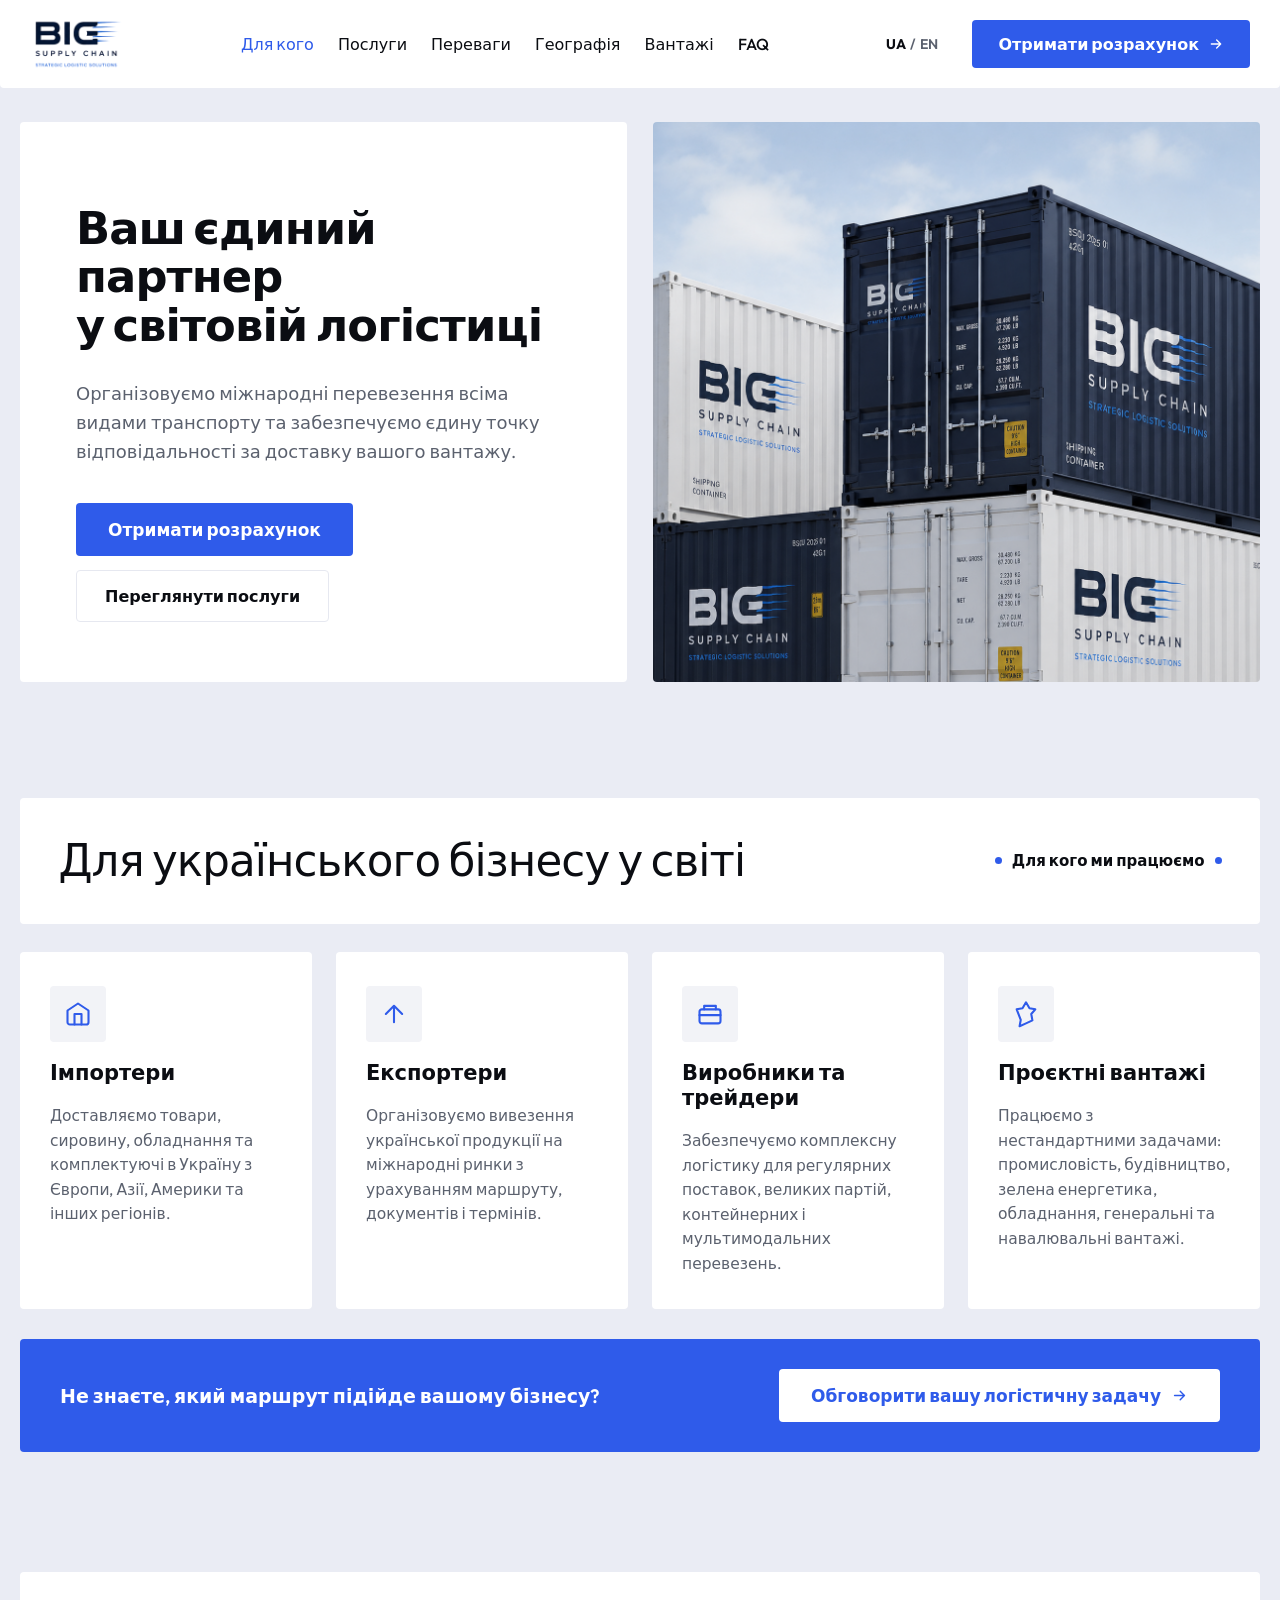
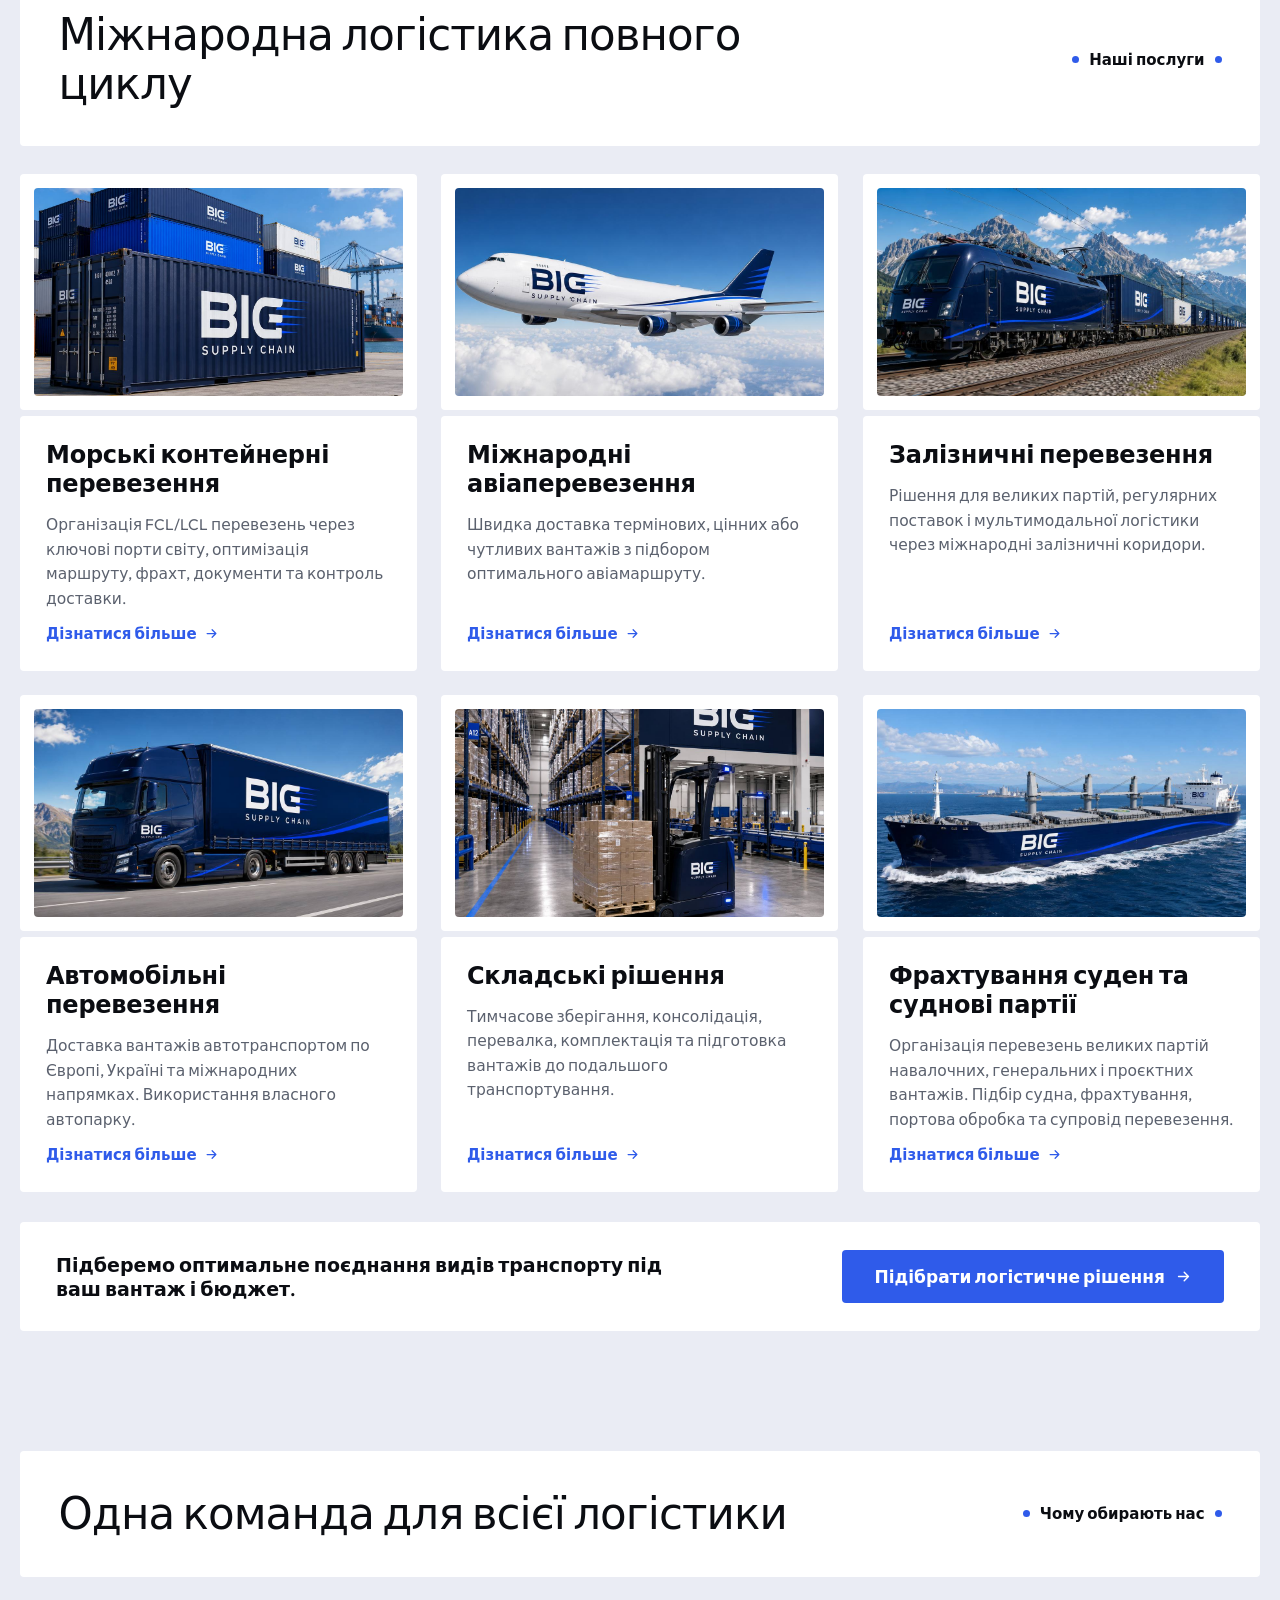
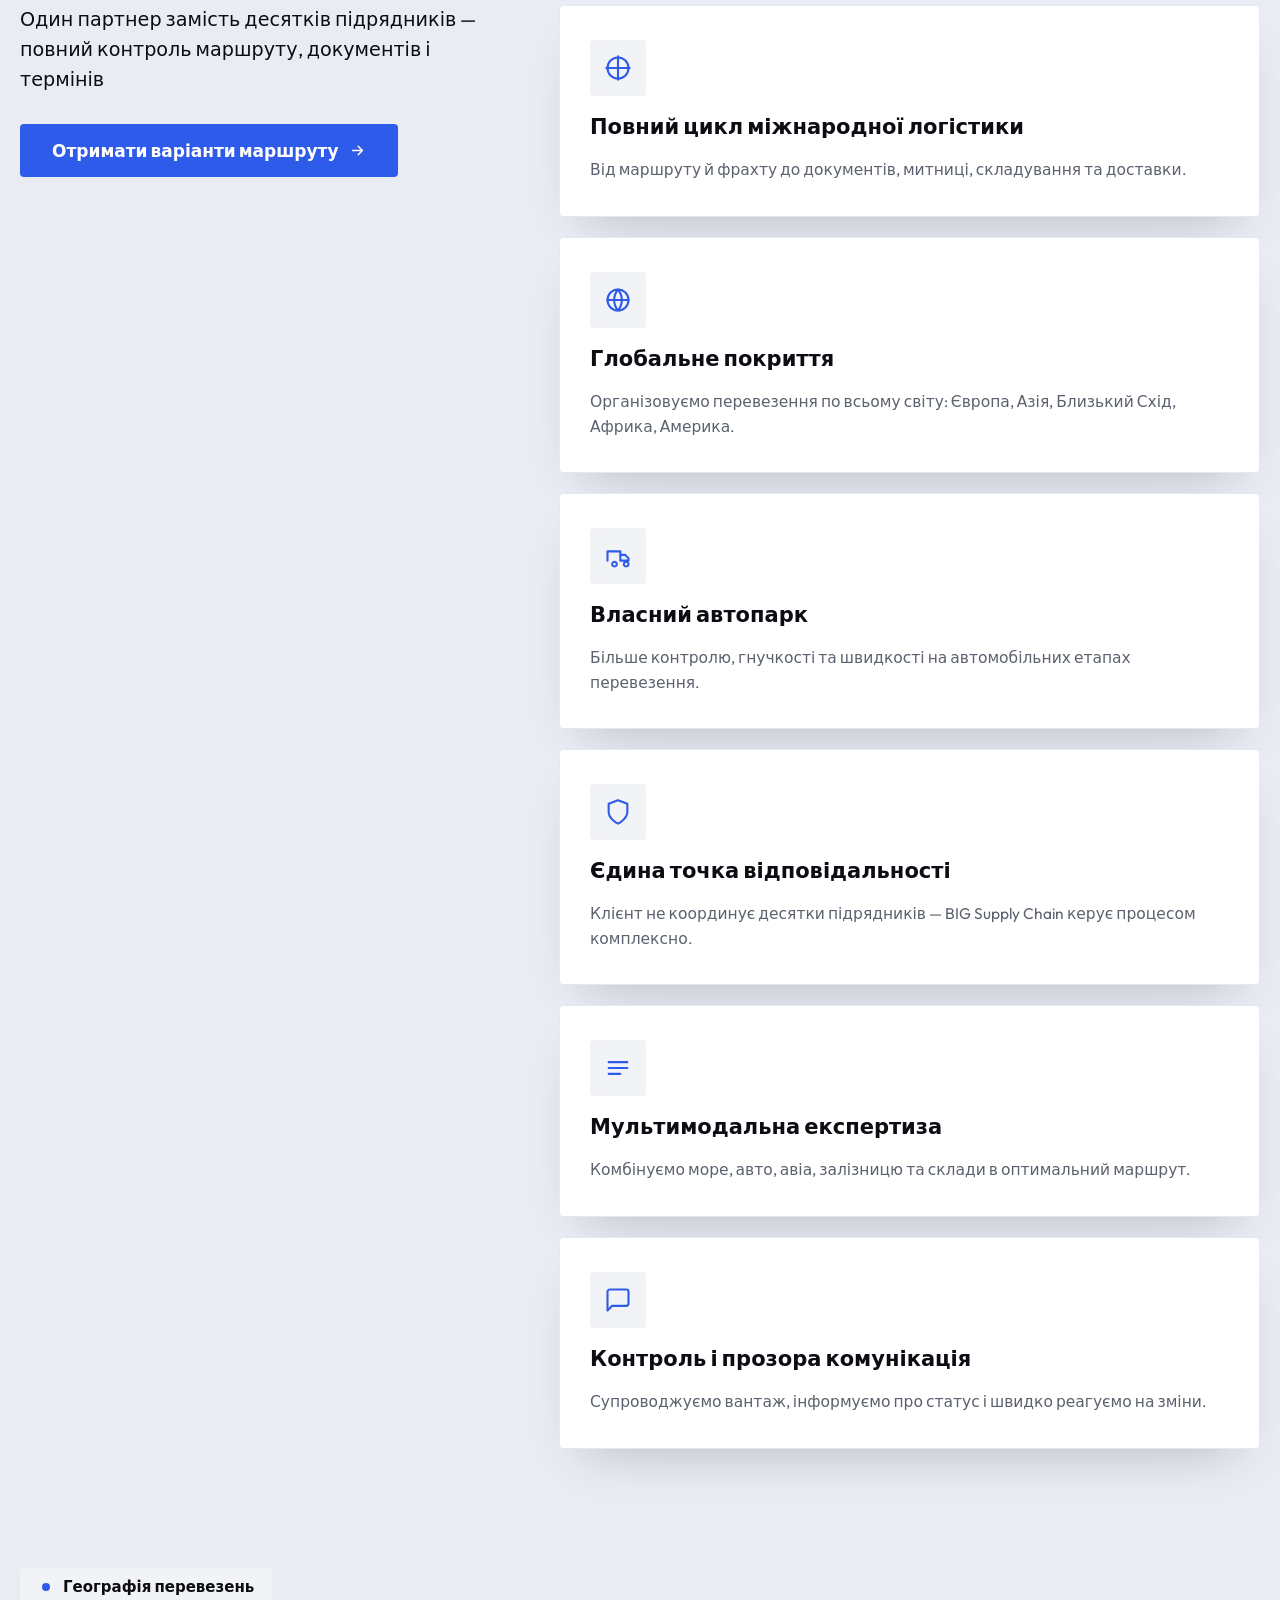
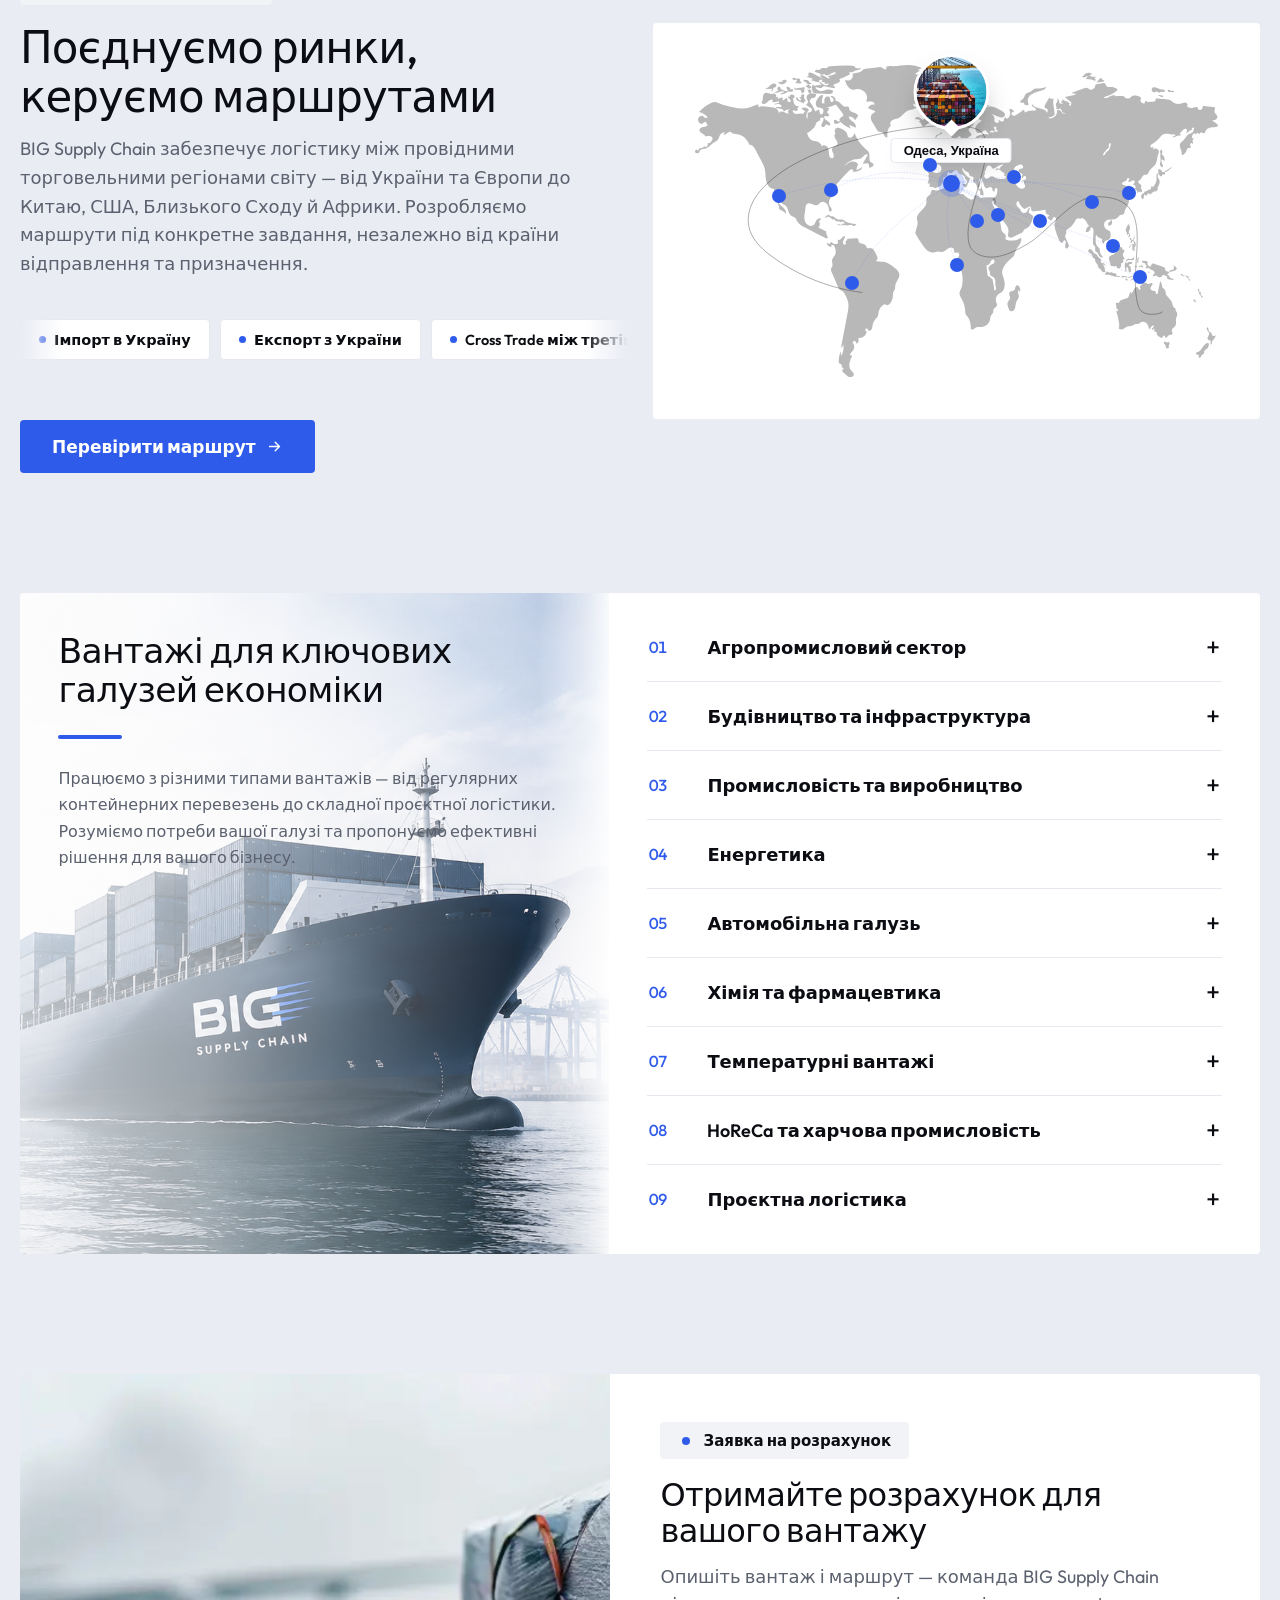
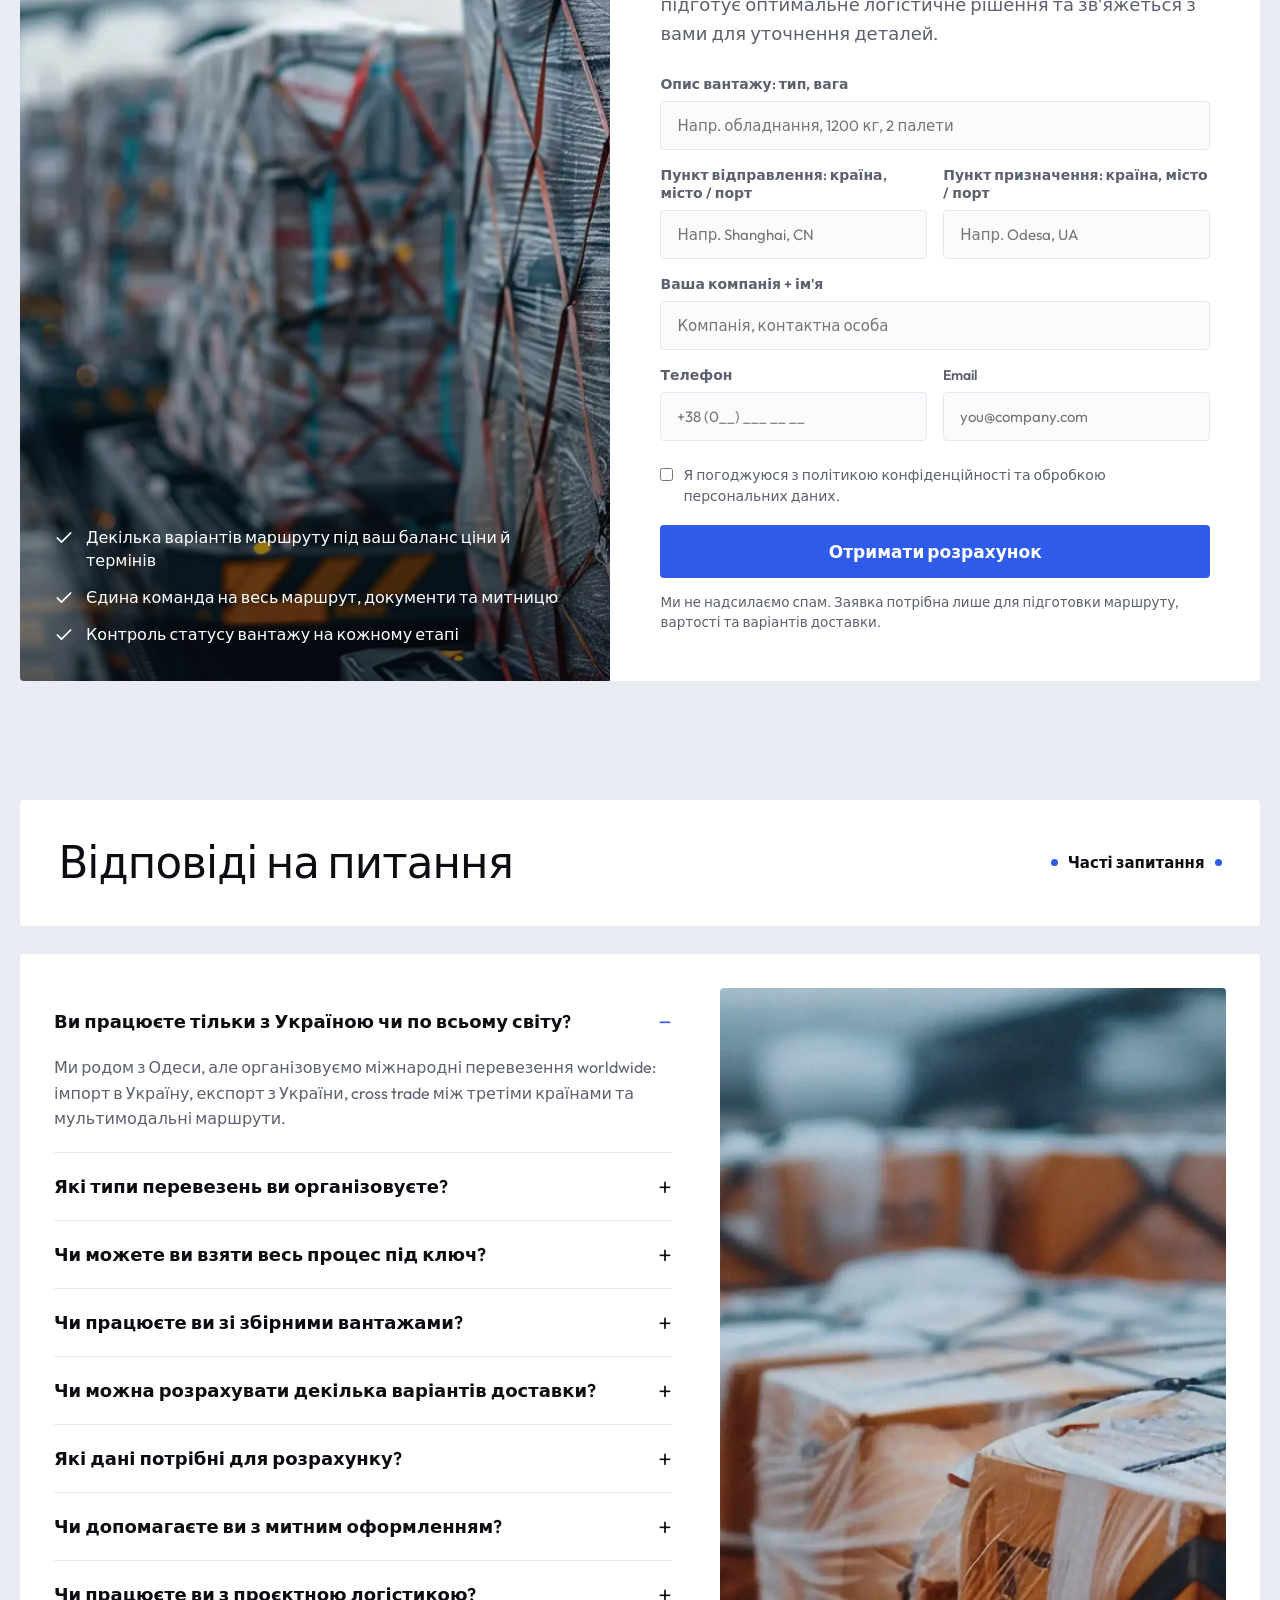
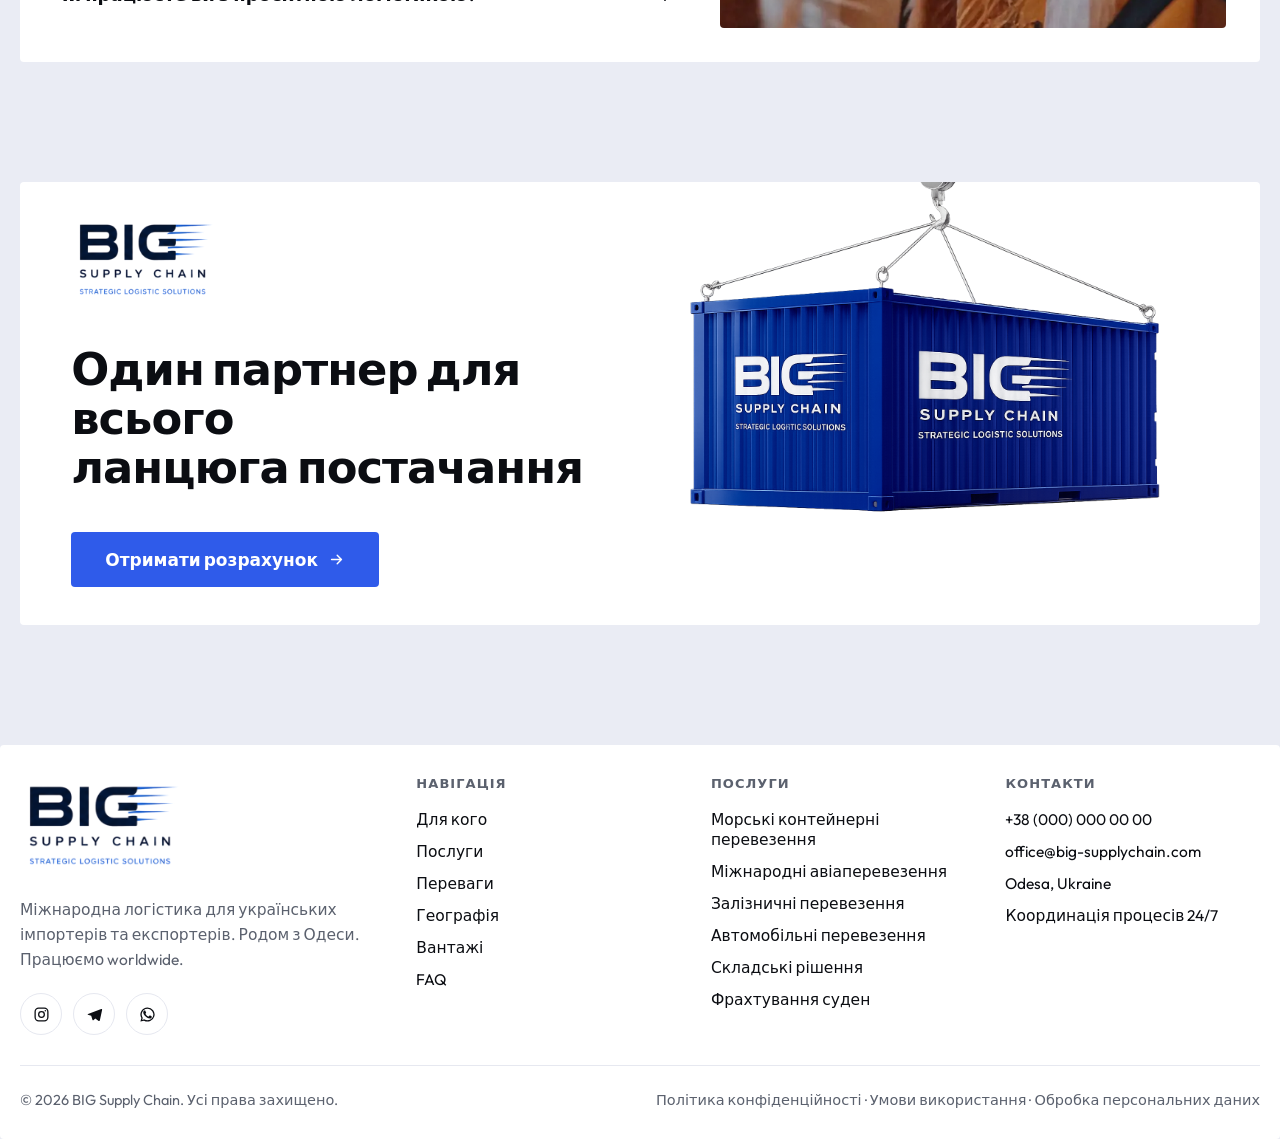
==== hero.html @ aa12b415 "Anchor cargo photo to bottom so the ship sits lower under the heading Co-Authored-By: Claude Opus 4." ====
<!DOCTYPE html>
<html lang="uk">
<head>
<meta charset="UTF-8">
<meta name="viewport" content="width=device-width, initial-scale=1">
<title>BIG Supply Chain — міжнародна логістика для імпортерів та експортерів</title>

<!-- Favicon (brand logo) -->
<link rel="icon" href="assets/favicon.ico" sizes="any">
<link rel="icon" type="image/png" sizes="32x32" href="assets/favicon-32.png">
<link rel="icon" type="image/png" sizes="192x192" href="assets/favicon-192.png">
<link rel="apple-touch-icon" href="assets/apple-touch-icon.png">
<meta name="description" content="BIG Supply Chain організовує міжнародні перевезення worldwide: море, авіа, авто, залізниця, LCL, фрахтування суден, митне оформлення та складські рішення.">

<!-- Open Graph / social preview.
     og:image is relative; for guaranteed Facebook/LinkedIn previews replace it
     and og:url with your full domain, e.g. https://your-domain.com/assets/BIG_Supply_Chain_logo_reference.png -->
<meta property="og:type" content="website">
<meta property="og:site_name" content="BIG Supply Chain">
<meta property="og:locale" content="uk_UA">
<meta property="og:title" content="BIG Supply Chain — міжнародна логістика для імпортерів та експортерів">
<meta property="og:description" content="Міжнародні перевезення worldwide: море, авіа, авто, залізниця, LCL, фрахтування суден, митне оформлення та складські рішення. Один партнер для всього ланцюга постачання.">
<meta property="og:image" content="assets/BIG_Supply_Chain_logo_reference.png">
<meta property="og:image:width" content="584">
<meta property="og:image:height" content="366">
<meta property="og:image:alt" content="BIG Supply Chain — Strategic Logistic Solutions">
<meta name="twitter:card" content="summary_large_image">
<meta name="twitter:title" content="BIG Supply Chain — міжнародна логістика для імпортерів та експортерів">
<meta name="twitter:description" content="Міжнародні перевезення worldwide: море, авіа, авто, залізниця, LCL, митне оформлення та складські рішення.">
<meta name="twitter:image" content="assets/BIG_Supply_Chain_logo_reference.png">
<link rel="preconnect" href="https://fonts.googleapis.com">
<link rel="preconnect" href="https://fonts.gstatic.com" crossorigin>
<link href="https://fonts.googleapis.com/css2?family=Outfit:wght@400;500;600;700;800&display=swap" rel="stylesheet">
<style>
  :root{
    --bg:#EAECF4;--ink:#0B0D12;--muted:#5B616E;--accent:#2F5BEA;--accent-dark:#244ED6;
    --card:#FFFFFF;--pill:#F2F3F7;--line:#E6E8F0;--maxw:1400px;
  }
  *{margin:0;padding:0;box-sizing:border-box}
  html{scroll-behavior:smooth}
  body{font-family:'Outfit',system-ui,sans-serif;background:var(--bg);color:var(--ink);-webkit-font-smoothing:antialiased}
  a{color:inherit}
  img{max-width:100%;display:block}
  .container{width:100%;max-width:none;margin:0 auto;padding:0 20px}

  /* shared */
  .label-pill{display:inline-flex;align-items:center;gap:9px;background:var(--pill);border-radius:4px;padding:9px 18px;font-size:15px;font-weight:600}
  .label-pill svg{width:16px;height:16px;color:var(--accent)}
  .sec-head{display:flex;justify-content:space-between;align-items:flex-end;gap:32px;flex-wrap:wrap;margin-bottom:44px}
  .sec-title{font-size:clamp(2rem,3.4vw,3rem);font-weight:500;line-height:1.12;letter-spacing:-.02em;margin-top:18px;max-width:20ch}
  .sec-sub{margin:14px 0 40px;font-size:18px;color:var(--muted);max-width:62ch;line-height:1.6}
  /* Transio-style section bar: title left, label right */
  .sec-bar{background:#fff;border-radius:4px;padding:clamp(30px,3vw,46px) clamp(26px,3vw,50px);display:flex;justify-content:space-between;align-items:center;gap:30px;margin-bottom:28px}
  .sec-bar .sec-title{margin:0;max-width:26ch}
  .sec-bar__right{display:flex;align-items:center;gap:22px;flex:none}
  .eyebrow{display:inline-flex;align-items:center;gap:10px;font-size:15px;font-weight:600;color:var(--ink);white-space:nowrap}
  .eyebrow::before,.eyebrow::after{content:"";width:7px;height:7px;border-radius:50%;background:var(--accent);flex:none}
  @media (max-width:760px){ .sec-bar{flex-direction:column;align-items:flex-start;gap:18px} .sec-bar .sec-title{white-space:normal!important} }
  .btn{display:inline-flex;align-items:center;gap:10px;text-decoration:none;font-weight:600;border:none;cursor:pointer;border-radius:4px;transition:transform .15s ease,background .2s ease,color .2s ease,border-color .2s ease;font-family:inherit}
  .btn--primary{background:var(--accent);color:#fff;font-size:17px;padding:16px 32px}
  .btn--primary:hover{background:var(--accent-dark)}
  .btn--primary:active{transform:translateY(1px)}
  .btn--ghost{background:#fff;color:var(--ink);font-size:16px;padding:15px 28px;border:1px solid var(--line)}
  .btn--ghost:hover{border-color:var(--accent);color:var(--accent)}
  .btn svg{width:17px;height:17px}
  .section{padding:60px 0}

  /* HEADER */
  .header{background:#fff;border-bottom-left-radius:4px;border-bottom-right-radius:4px;position:sticky;top:0;z-index:50;transition:transform .35s cubic-bezier(.16,1,.3,1)}
  .header--hidden{transform:translateY(-100%)}
  .header .container{padding:0 30px}
  .nav{display:flex;align-items:center;justify-content:space-between;padding:15px 0;gap:20px}
  .logo img{height:58px;width:auto;filter:brightness(1.04)}
  .nav__menu{display:flex;align-items:center;gap:24px;list-style:none}
  .nav__link{text-decoration:none;color:var(--ink);font-size:16px;font-weight:500;transition:color .2s ease}
  .nav__link:hover,.nav__link.is-active{color:var(--accent)}
  .nav__right{display:flex;align-items:center;gap:34px}
  .lang{display:flex;gap:4px;font-size:14px;font-weight:600;color:var(--muted)}
  .lang b{color:var(--ink)}
  .nav__cta{display:inline-flex;align-items:center;gap:9px;background:var(--accent);color:#fff;text-decoration:none;font-size:16px;font-weight:600;padding:14px 26px;border-radius:4px;transition:transform .15s ease,background .2s ease}
  .nav__cta:hover{background:var(--accent-dark)}
  .nav__cta:active{transform:translateY(1px)}
  .nav__cta svg{width:16px;height:16px}
  /* Mobile burger + bottom CTA bar (desktop: hidden) */
  .nav__burger{display:none;flex-direction:column;justify-content:center;align-items:center;gap:5px;width:54px;height:54px;background:var(--accent);border:none;border-radius:12px;cursor:pointer;padding:0;margin-left:auto;transition:background .2s ease}
  .nav__burger:active{background:var(--accent-dark)}
  .nav__burger span{display:block;width:24px;height:2px;background:#fff;border-radius:4px;transition:transform .3s cubic-bezier(.16,1,.3,1),opacity .2s ease}
  .header--menu-open .nav__burger span:nth-child(1){transform:translateY(7px) rotate(45deg)}
  .header--menu-open .nav__burger span:nth-child(2){opacity:0}
  .header--menu-open .nav__burger span:nth-child(3){transform:translateY(-7px) rotate(-45deg)}
  .mobile-cta{display:none}
  .nav__brand,.nav__contact{display:none}
  .mobile-cta__call{display:none}
  .nav__overlay{position:fixed;inset:0;background:rgba(11,13,18,.45);z-index:55}
  .nav__overlay[hidden]{display:none}

  /* HERO */
  .hero{padding:34px 0 56px}
  .hero__grid{display:grid;grid-template-columns:1fr 1fr;gap:26px;align-items:stretch}
  .hero__left{background:var(--card);border-radius:4px;padding:54px 56px 56px;display:flex;flex-direction:column}
  .badge{display:inline-flex;align-items:center;gap:10px;align-self:flex-start;background:var(--pill);border-radius:4px;padding:12px 22px;font-size:16px;font-weight:500}
  .badge svg{width:18px;height:18px;color:var(--accent)}
  .hero__title{margin-top:28px;font-size:clamp(2.2rem,3.5vw,3.2rem);line-height:1.08;font-weight:700;letter-spacing:-.02em;text-wrap:balance}
  .hero__media{margin-top:32px;display:flex;align-items:stretch;width:168px}
  .hero__media-bar{width:4px;border-radius:4px;background:var(--accent);flex:none}
  .hero__thumb{position:relative;flex:1;border-radius:4px;overflow:hidden;aspect-ratio:16/9;margin-left:12px;background:#0e1622}
  .hero__thumb video{width:100%;height:100%;object-fit:cover}
  .hero__text{margin-top:30px;font-size:18px;line-height:1.62;color:var(--muted);max-width:60ch}
  .hero__btns{margin-top:36px;display:flex;gap:14px;flex-wrap:wrap}
  .hero__right{border-radius:4px;overflow:hidden;min-height:560px;background:#cfd6e6}
  .hero__right img{width:100%;height:100%;object-fit:cover}
  /* Hero entrance: staggered fade-up on load */
  @keyframes heroIn{from{opacity:0;transform:translateY(26px)}to{opacity:1;transform:none}}
  .hero__left>*{opacity:0;animation:heroIn .85s cubic-bezier(.16,1,.3,1) both}
  .hero__left>*:nth-child(1){animation-delay:.08s}
  .hero__left>*:nth-child(2){animation-delay:.2s}
  .hero__left>*:nth-child(3){animation-delay:.32s}
  .hero__left>*:nth-child(4){animation-delay:.44s}
  .hero__left>*:nth-child(5){animation-delay:.56s}
  .hero__right{animation:heroIn 1.05s cubic-bezier(.16,1,.3,1) .24s both}
  @media (prefers-reduced-motion:reduce){.hero__left>*,.hero__right{opacity:1;animation:none}}

  /* HERO — Transio-style: logo + big heading + CTA left, swinging 3D container right, socials bottom-right */
  .thero{padding:34px 0 56px}
  .thero__card{position:relative;background:var(--card);border-radius:4px;display:grid;grid-template-columns:1fr 1.05fr;gap:30px;align-items:start;padding:clamp(32px,3vw,48px) clamp(34px,4vw,68px);min-height:0;overflow:hidden}
  .thero__left{display:flex;flex-direction:column;align-items:flex-start;z-index:2;padding-top:0;margin-top:calc(30px - clamp(18px,2.8vw,42px))}
  .thero__logo{width:auto;height:clamp(78px,7vw,118px);margin-bottom:clamp(26px,3.4vw,40px);filter:brightness(1.04)}
  .thero__title{font-size:clamp(2.15rem,3.5vw,3.3rem);line-height:1.1;font-weight:700;letter-spacing:-.022em;color:var(--ink);max-width:20ch}
  .thero__cta{margin-top:clamp(28px,3.2vw,40px);font-size:17px;padding:17px 34px}
  .thero__right{position:relative;display:flex;align-items:flex-start;justify-content:center;min-height:0;margin-top:calc(-1 * clamp(38px,4vw,62px));z-index:1}
  .thero__container{width:100%;max-width:760px;height:auto;object-fit:contain;transform-origin:50% 4%;animation:heroSway 6.5s cubic-bezier(.45,.05,.55,.95) infinite;will-change:transform}
  @keyframes heroSway{0%{transform:rotate(-2.1deg)}50%{transform:rotate(2.1deg)}100%{transform:rotate(-2.1deg)}}
  .thero__social{display:flex;gap:11px;margin-top:clamp(24px,2.8vw,34px)}
  .thero__social a{width:42px;height:42px;border-radius:50%;border:1px solid var(--line);display:grid;place-items:center;color:var(--ink);text-decoration:none;transition:background .2s ease,border-color .2s ease,color .2s ease,transform .15s ease}
  .thero__social a:hover{background:var(--accent);border-color:var(--accent);color:#fff}
  .thero__social a:active{transform:translateY(1px)}
  .thero__social svg{width:17px;height:17px}
  @media (max-width:980px){
    .thero__card{grid-template-columns:1fr;gap:18px;text-align:left;min-height:0}
    .thero__left{align-items:flex-start}
    .thero__right{order:2;min-height:300px}
    .thero__container{max-width:440px;animation-duration:7.5s}
    .thero__social{position:static;order:3;justify-content:flex-start;margin-top:26px}
  }
  @media (max-width:620px){
    .thero__container{max-width:320px;animation:none;transform:rotate(-1deg)}
    .thero__title{max-width:none}
    .thero__cta{width:100%;justify-content:center}
    .thero__social{justify-content:center;width:100%}
  }
  @media (prefers-reduced-motion:reduce){.thero__container{animation:none;transform:rotate(-1deg)}}

  /* KEY FEATURE */
  .kf-grid{display:grid;grid-template-columns:repeat(4,1fr);gap:24px}
  .kf-block{border-radius:4px;min-height:240px;overflow:hidden;position:relative}
  .kf-card{background:#fff;padding:34px;display:flex;flex-direction:column}
  .kf-icon{width:48px;height:48px;align-self:flex-end;opacity:.92}
  .kf-foot{margin-top:auto}
  .kf-num{font-size:46px;font-weight:700;color:var(--accent);line-height:1;letter-spacing:-.02em}
  .kf-title{font-size:28px;font-weight:700;line-height:1.18;letter-spacing:-.01em;margin-top:6px}
  .kf-sub{margin-top:8px;font-size:16px;color:var(--muted);font-weight:500;line-height:1.4}
  .kf-video{background:#0e1622}
  .kf-video video{position:absolute;inset:0;width:100%;height:100%;object-fit:cover}
  .kf-contact{position:absolute;left:24%;right:0;bottom:0;background:rgba(13,18,28,.52);backdrop-filter:blur(3px);-webkit-backdrop-filter:blur(3px);padding:24px 26px;border-top-left-radius:4px;color:#fff}
  .kf-contact p{font-size:17px;line-height:1.4;margin-bottom:10px}
  .kf-contact a{color:#fff;text-decoration:underline;text-underline-offset:3px;font-weight:600;font-size:16px}
  .kf-contact a:hover{color:#cfe0ff}

  /* SCROLL REVEAL */
  .reveal{opacity:0;transform:translateY(28px);filter:blur(4px);transition:opacity .85s cubic-bezier(.16,1,.3,1),transform .85s cubic-bezier(.16,1,.3,1),filter .85s cubic-bezier(.16,1,.3,1);will-change:transform,opacity}
  .reveal.in{opacity:1;transform:none;filter:none}
  @media (prefers-reduced-motion:reduce){.reveal,.reveal.in{opacity:1;transform:none;filter:none;transition:none}}

  /* GENERIC CARD GRID (audience, advantages, cargo, guarantees) */
  .cards{display:grid;gap:24px}
  .cards--4{grid-template-columns:repeat(4,1fr)}
  .cards--3{grid-template-columns:repeat(3,1fr)}
  .icard{background:#fff;border-radius:4px;padding:34px 30px;display:flex;flex-direction:column;gap:18px}
  .icard__icon{width:56px;height:56px;border-radius:4px;background:var(--pill);display:flex;align-items:center;justify-content:center;color:var(--accent);flex:none}
  .icard__icon svg{width:28px;height:28px}
  .icard__title{font-size:21px;font-weight:700;line-height:1.2}
  .icard__desc{font-size:15.5px;color:var(--muted);line-height:1.58}
  .icard__link{margin-top:auto;display:inline-flex;align-items:center;gap:7px;color:var(--accent);font-weight:600;font-size:15px;text-decoration:none}
  .icard__link svg{width:15px;height:15px}

  /* Advantages — sticky stacking layout */
  .adv-layout{display:grid;grid-template-columns:.82fr 1.18fr;gap:clamp(34px,4vw,64px);align-items:start}
  .adv-intro{position:sticky;top:120px;display:flex;flex-direction:column;gap:30px}
  .adv-lead{font-size:clamp(19px,1.5vw,22px);line-height:1.55;color:var(--ink);max-width:none}
  @media (max-width:880px){ .adv-lead br{display:none} }
  .adv-intro .btn{align-self:flex-start}
  .adv-stack{display:flex;flex-direction:column;gap:20px}
  .adv-stack .icard{position:sticky;top:calc(112px + var(--i) * 16px);border:1px solid var(--line);box-shadow:0 24px 50px -28px rgba(11,13,18,.28)}
  @media (max-width:880px){
    .adv-layout{grid-template-columns:1fr;gap:28px}
    .adv-intro{position:static;top:auto}
    .adv-stack .icard{position:static;top:auto}
  }

  /* Audience cards — reveal image on hover */
  .aud-card{position:relative;overflow:hidden;isolation:isolate;min-height:290px}
  .aud-card>img{position:absolute;inset:0;width:100%;height:100%;object-fit:cover;opacity:0;transform:scale(1.05);transition:opacity .5s ease,transform .8s ease;z-index:0}
  .aud-card::after{content:"";position:absolute;inset:0;background:linear-gradient(180deg,rgba(11,13,18,.2) 20%,rgba(11,13,18,.82));opacity:0;transition:opacity .5s ease;z-index:1}
  .aud-card>*:not(img){position:relative;z-index:2}
  .aud-card .icard__icon,.aud-card .icard__title,.aud-card .icard__desc{transition:color .4s ease,background .4s ease}
  .aud-card:hover>img{opacity:1;transform:scale(1)}
  .aud-card:hover::after{opacity:1}
  .aud-card:hover .icard__title,.aud-card:hover .icard__desc{color:#fff}
  .aud-card:hover .icard__icon{background:rgba(255,255,255,.2);color:#fff}
  .gcard .icard__title{margin-top:auto}
  .qcell{display:flex;align-items:flex-end;justify-content:flex-end}

  .foot-cta{margin-top:30px;display:flex;align-items:center;justify-content:space-between;gap:24px;flex-wrap:wrap;background:#fff;border-radius:4px;padding:28px 36px}
  .foot-cta p{font-size:19px;font-weight:600;max-width:50ch}
  .foot-cta--plain{background:transparent;padding:30px 0 0}
  .foot-cta--accent{background:var(--accent);padding:30px 40px}
  .foot-cta--accent p{color:#fff}
  .foot-cta--accent .btn--primary{background:#fff;color:var(--accent)}
  .foot-cta--accent .btn--primary:hover{background:#eef1ff}

  /* PROCESS STEPS */
  .steps{display:grid;grid-template-columns:repeat(3,1fr);gap:22px}
  .step{background:#fff;border-radius:4px;padding:32px 30px;position:relative;overflow:hidden}
  .step__num{position:absolute;top:-18px;right:8px;font-size:clamp(110px,9vw,160px);font-weight:800;color:var(--line);opacity:.45;line-height:1;z-index:0;pointer-events:none;user-select:none}
  .step__title{position:relative;z-index:1;font-size:20px;font-weight:700;margin:0 0 12px}
  .step__desc{position:relative;z-index:1;font-size:15px;color:var(--muted);line-height:1.55}

  /* GEOGRAPHY */
  .geo-grid{display:grid;grid-template-columns:1fr 1fr;gap:26px;align-items:center}
  .geo-grid>*{min-width:0}
  .geo-map{background:#fff;border-radius:4px;padding:42px;display:flex;align-items:center;justify-content:center}
  .geo-map__inner{position:relative;width:100%}
  .geo-map__bg{display:block;width:100%;opacity:.92}
  /* dashed shipping routes */
  .geo-routes{position:absolute;inset:0;width:100%;height:100%;pointer-events:none}
  .geo-routes path{fill:none;stroke:rgba(47,91,234,.45);stroke-width:.4;stroke-dasharray:1.4 1.4;vector-effect:non-scaling-stroke;animation:routeFlow 26s linear infinite}
  @keyframes routeFlow{to{stroke-dashoffset:-120}}
  /* interactive pins */
  .geo-pin{position:absolute;width:30px;height:30px;margin:-15px 0 0 -15px;display:grid;place-items:center;background:none;border:0;padding:0;cursor:pointer;z-index:1}
  .geo-pin:hover,.geo-pin:focus-within{z-index:3}
  .geo-dot{width:14px;height:14px;border-radius:50%;background:var(--accent);box-shadow:0 0 0 0 rgba(47,91,234,.5);animation:geoPulse 2.6s infinite;transition:transform .3s ease}
  .geo-pin.is-origin .geo-dot{width:17px;height:17px;background:var(--accent);box-shadow:0 0 0 5px rgba(47,91,234,.22);animation:none}
  .geo-pin:hover .geo-dot,.geo-pin:focus-within .geo-dot{transform:scale(1.18)}
  .geo-pin:focus-visible{outline:none}
  .geo-pin:focus-visible .geo-dot{outline:2px solid var(--accent);outline-offset:4px}
  /* country bubble (image + label) */
  .geo-pop{position:absolute;left:50%;bottom:calc(100% + 6px);transform:translate(-50%,8px) scale(.9);transform-origin:50% 110%;display:flex;flex-direction:column;align-items:center;gap:8px;opacity:0;pointer-events:none;transition:opacity .28s ease,transform .28s ease}
  .geo-pin:hover .geo-pop,.geo-pin:focus-within .geo-pop,.geo-pin.is-open .geo-pop{opacity:1;transform:translate(-50%,0) scale(1)}
  .geo-pop__img{position:relative;width:76px;height:76px;border-radius:50%;background-size:cover;background-position:center;border:3px solid #fff;box-shadow:0 16px 32px -12px rgba(11,13,18,.45)}
  .geo-pop__img::after{content:"";position:absolute;left:50%;bottom:-7px;transform:translateX(-50%) rotate(45deg);width:12px;height:12px;background:#fff}
  .geo-pop__name{font-size:13px;font-weight:700;color:var(--ink);background:#fff;border:1px solid var(--line);padding:4px 12px;border-radius:4px;white-space:nowrap;box-shadow:0 8px 20px -10px rgba(11,13,18,.3)}
  @keyframes geoPulse{0%{box-shadow:0 0 0 0 rgba(47,91,234,.5)}70%{box-shadow:0 0 0 16px rgba(47,91,234,0)}100%{box-shadow:0 0 0 0 rgba(47,91,234,0)}}
  @media (prefers-reduced-motion:reduce){.geo-routes path,.geo-dot{animation:none}}
  .geo-tags{position:relative;margin:26px 0 30px;overflow:hidden;-webkit-mask-image:linear-gradient(90deg,transparent,#000 7%,#000 93%,transparent);mask-image:linear-gradient(90deg,transparent,#000 7%,#000 93%,transparent)}
  .geo-marquee__track{display:flex;align-items:center;width:max-content;animation:geoMarquee 24s linear infinite}
  .geo-tags:hover .geo-marquee__track{animation-play-state:paused}
  @keyframes geoMarquee{from{transform:translateX(0)}to{transform:translateX(-50%)}}
  @media (prefers-reduced-motion:reduce){.geo-marquee__track{animation:none}}
  .tag{display:inline-flex;align-items:center;gap:8px;flex:none;white-space:nowrap;margin-right:10px;background:#fff;border:1px solid var(--line);border-radius:4px;padding:10px 18px;font-weight:600;font-size:14.5px}
  .tag span{width:7px;height:7px;border-radius:50%;background:var(--accent)}

  /* FORM */
  .booking{display:grid;grid-template-columns:1fr 1.1fr;gap:0;background:#fff;border-radius:4px;overflow:hidden}
  .booking__media{position:relative;min-height:560px}
  .booking__media img{position:absolute;inset:0;width:100%;height:100%;object-fit:cover}
  .booking__media .ov{position:absolute;inset:0;background:linear-gradient(180deg,rgba(11,13,18,0) 40%,rgba(11,13,18,.55));z-index:1}
  .booking__media ul{position:absolute;left:34px;right:34px;bottom:34px;z-index:2;list-style:none;color:#fff;display:flex;flex-direction:column;gap:14px}
  .booking__media li{display:flex;gap:12px;font-size:16px;line-height:1.45;align-items:flex-start}
  .booking__media li svg{width:20px;height:20px;flex:none;margin-top:2px;color:#fff}
  .booking__form{padding:48px 50px}
  .field{display:flex;flex-direction:column;gap:8px;margin-bottom:16px}
  .field label{font-size:14px;font-weight:600;color:var(--muted)}
  .field input{border:1px solid var(--line);border-radius:4px;padding:14px 16px;font-size:15px;font-family:inherit;background:#fbfbfd}
  .field input:focus{outline:none;border-color:var(--accent);box-shadow:0 0 0 3px rgba(47,91,234,.12)}
  .form-row{display:grid;grid-template-columns:1fr 1fr;gap:16px}
  .consent{display:flex;gap:10px;align-items:flex-start;font-size:14px;color:var(--muted);margin:8px 0 18px;line-height:1.5}
  .consent input{margin-top:3px}
  .form-note{font-size:13.5px;color:var(--muted);margin-top:14px;line-height:1.5}

  /* FAQ */
  .faq-layout{display:grid;grid-template-columns:1.1fr .9fr;gap:48px;align-items:stretch;background:#fff;border-radius:4px;padding:34px}
  .faq{margin:0}
  .faq details{background:none;border-radius:0;padding:0;margin:0;border-bottom:1px solid var(--line)}
  .faq details:last-child{border-bottom:none}
  .faq summary{list-style:none;cursor:pointer;font-size:18px;font-weight:600;padding:17px 0;display:flex;justify-content:space-between;align-items:center;gap:20px;color:var(--ink)}
  .faq summary::-webkit-details-marker{display:none}
  .faq summary::after{content:"+";font-size:26px;font-weight:300;color:var(--ink);flex:none;transition:transform .2s}
  .faq details[open] summary::after{content:"\2212";color:var(--accent)}
  .faq p{padding:0 0 20px;font-size:16px;color:var(--muted);line-height:1.6;max-width:60ch}
  .faq-media{border-radius:4px;overflow:hidden;min-height:480px}
  .faq-media img{width:100%;height:100%;object-fit:cover;display:block}
  @media(max-width:860px){.faq-layout{grid-template-columns:1fr;gap:36px}.faq-media{min-height:320px;order:-1}}

  /* CTA BAND */
  /* CTA — Transio-style: tall image card with bottom fade-to-dark, content bottom-left */
  .cta{position:relative;border-radius:4px;overflow:hidden;
    background-image:linear-gradient(rgba(11,13,18,0) 18%,rgba(11,13,18,.55) 62%,rgba(11,13,18,.96) 96%),url("assets/7C065D58-4A29-4BC7-B180-98733390669B.png");
    background-repeat:no-repeat,no-repeat;background-position:0 0,50% 42%;background-size:auto,cover;background-color:#0B0D12}
  .cta__wrap{padding-top:400px;margin:0 0 20px 30px}
  .cta__content{max-width:420px;color:#fff}
  .cta__title{font-size:clamp(1.9rem,3vw,2.7rem);font-weight:700;line-height:1.12;letter-spacing:-.02em;color:#fff}
  .cta__content .btn{margin-top:28px}
  .btn--light{background:#fff;color:var(--ink);font-size:18px;padding:18px 40px}
  .btn--light:hover{background:#eef1ff}
  @media (min-width:1440px){ .cta__wrap{padding-top:520px;margin-left:40px} .cta__content{max-width:480px} }
  @media (min-width:1920px){ .cta__wrap{padding-top:620px} }
  @media (max-width:991px){ .cta__wrap{padding-top:300px} }
  @media (max-width:767px){ .cta__wrap{padding-top:250px;margin-left:22px} .cta__content{max-width:none} }
  @media (max-width:479px){ .cta__wrap{padding-top:200px} }
  /* Webflow-style reveal: container fades + lifts + unblurs, title and button stagger in */
  .cta-reveal{opacity:0;transform:translateY(60px);filter:blur(6px);transition:opacity .9s cubic-bezier(.16,1,.3,1),transform .9s cubic-bezier(.16,1,.3,1),filter .9s cubic-bezier(.16,1,.3,1)}
  .cta-reveal.in{opacity:1;transform:none;filter:none}
  .cta-reveal .cta__title,.cta-reveal .cta__content .btn{opacity:0;transform:translateY(28px);transition:opacity .8s cubic-bezier(.16,1,.3,1),transform .8s cubic-bezier(.16,1,.3,1)}
  .cta-reveal.in .cta__title{opacity:1;transform:none;transition-delay:.18s}
  .cta-reveal.in .cta__content .btn{opacity:1;transform:none;transition-delay:.34s}
  @media (prefers-reduced-motion:reduce){.cta-reveal,.cta-reveal .cta__title,.cta-reveal .cta__content .btn{opacity:1;transform:none;filter:none;transition:none}}

  /* BLOG */
  .blog-grid{display:grid;grid-template-columns:repeat(3,1fr);gap:24px}
  .post{display:flex;flex-direction:column;gap:20px}
  .post__top{background:#fff;border-radius:4px;padding:24px}
  .post__meta{font-size:15px;color:var(--ink);font-weight:500;margin-bottom:18px}
  .post__img{border-radius:4px;overflow:hidden;aspect-ratio:4/3}
  .post__img img{width:100%;height:100%;object-fit:cover;transition:transform .7s ease}
  .post:hover .post__img img{transform:scale(1.05)}
  .post__titlecard{background:#fff;border-radius:4px;padding:30px 30px 34px;flex:1;display:flex;flex-direction:column;gap:14px}
  .post__title{font-size:24px;font-weight:600;line-height:1.22;letter-spacing:-.01em}
  .post__icon{width:50px;height:50px;border-radius:4px;background:var(--pill);display:flex;align-items:center;justify-content:center;color:var(--accent);flex:none;margin-bottom:18px}
  .post__icon svg{width:26px;height:26px}
  .post__desc{font-size:15.5px;color:var(--muted);line-height:1.58}
  .post__link{margin-top:auto;display:inline-flex;align-items:center;gap:7px;color:var(--accent);font-weight:600;font-size:15px;text-decoration:none}
  .post__link svg{width:15px;height:15px}
  .services-grid .post{gap:6px}
  .services-grid .post__top{padding:14px}
  .services-grid .post__img{aspect-ratio:16/9}
  .services-grid .post__titlecard{padding:24px 26px 28px}

  /* FOOTER */
  .footer{background:#fff;color:var(--ink);border-radius:4px;margin-top:60px;padding:30px 0}
  .footer__top{display:grid;grid-template-columns:1.4fr 1fr 1fr 1fr;gap:40px;padding-bottom:30px;border-bottom:1px solid var(--line)}
  .footer__logo img{height:100px;width:auto;filter:brightness(1.04)}
  .footer__about{margin-top:22px;font-size:15.5px;color:var(--muted);line-height:1.6;max-width:36ch}
  .footer__social{display:flex;gap:11px;margin-top:22px}
  .footer__social a{width:42px;height:42px;border-radius:50%;border:1px solid var(--line);display:grid;place-items:center;color:var(--ink);text-decoration:none;transition:background .2s ease,border-color .2s ease,color .2s ease,transform .15s ease}
  .footer__social a:hover{background:var(--accent);border-color:var(--accent);color:#fff}
  .footer__social a:active{transform:translateY(1px)}
  .footer__social svg{width:17px;height:17px}
  .footer__col h4{font-size:13px;text-transform:uppercase;letter-spacing:.08em;color:var(--muted);margin-bottom:18px}
  .footer__col a{display:block;text-decoration:none;color:var(--ink);margin-bottom:12px;font-size:15.5px;transition:color .2s}
  .footer__col a:hover{color:var(--accent)}
  .footer__bottom{display:flex;justify-content:space-between;align-items:center;gap:20px;flex-wrap:wrap;padding-top:24px;font-size:14.5px;color:var(--muted)}

  @media (max-width:1024px){
    .cards--4,.cards--3,.steps,.kf-grid,.blog-grid{grid-template-columns:repeat(2,1fr)}
    .footer__top{grid-template-columns:1fr 1fr}
  }
  @media (max-width:980px){
    body{overflow-x:clip}
    .sec-title{white-space:normal!important}
    .header .container{padding:0 20px}
    .nav__burger{display:flex;position:relative;z-index:65}
    .logo{position:relative;z-index:50}
    .nav__cta{display:none}
    .lang{display:none}
    /* Left slide-in drawer */
    .nav__menu{position:fixed;top:0;left:0;bottom:0;width:80%;max-width:330px;flex-direction:column;justify-content:flex-start;align-items:stretch;gap:0;background:#E9EBF2;padding:28px 28px calc(28px + env(safe-area-inset-bottom));z-index:60;transform:translateX(-100%);visibility:hidden;transition:transform .42s cubic-bezier(.16,1,.3,1),visibility .42s;overflow-y:auto;box-shadow:0 0 70px rgba(11,13,18,.22)}
    .header--menu-open .nav__menu{transform:none;visibility:visible}
    /* keep burger above drawer + overlay; hide original logo (drawer has its own brand) */
    .header--menu-open{z-index:70;background:transparent;box-shadow:none}
    .header--menu-open .logo{opacity:0;visibility:hidden;pointer-events:none}
    .nav__menu li{width:100%}
    .nav__link{display:block;padding:13px 0;font-size:21px;font-weight:600;color:var(--ink)}
    .nav__contact{display:block;margin-top:auto;padding-top:26px;border-top:1px solid rgba(11,13,18,.1);margin-top:auto}
    .nav__social{display:flex;gap:11px;margin-bottom:22px}
    .nav__social a{width:44px;height:44px;border-radius:50%;border:1px solid rgba(11,13,18,.14);display:grid;place-items:center;color:var(--ink);text-decoration:none;transition:background .2s ease,border-color .2s ease,color .2s ease}
    .nav__social a:active{background:var(--accent);border-color:var(--accent);color:#fff}
    .nav__social svg{width:18px;height:18px}
    .nav__crow{display:flex;align-items:center;gap:12px;text-decoration:none;color:var(--ink);font-size:16px;font-weight:600;padding:9px 0}
    .nav__crow-ic{width:40px;height:40px;border-radius:50%;background:#222630;color:#fff;display:grid;place-items:center;flex:none}
    .nav__crow-ic svg{width:18px;height:18px}
    .mobile-cta{display:flex;align-items:center;gap:10px;position:fixed;left:0;right:0;bottom:0;z-index:45;padding:12px 20px calc(12px + env(safe-area-inset-bottom));background:rgba(255,255,255,.92);backdrop-filter:blur(12px);-webkit-backdrop-filter:blur(12px);border-top:1px solid var(--line)}
    .mobile-cta .btn{flex:1;justify-content:center;font-size:17px;padding:16px 24px}
    .mobile-cta__call{display:grid;place-items:center;flex:none;width:54px;height:54px;border-radius:4px;border:1px solid var(--line);background:#fff;color:var(--accent)}
    .mobile-cta__call svg{width:22px;height:22px}
    .mobile-cta__call:active{transform:translateY(1px)}
    body{padding-bottom:80px}
    .hero__grid,.geo-grid,.booking{grid-template-columns:1fr}
    .hero__right{min-height:320px}
    .hero__left{padding:36px 28px 40px}
    .booking__media{min-height:260px}
  }
  @media (max-width:620px){
    .container{padding:0 20px}
    .nav{padding:18px 0}
    .logo img{height:52px}
    .cards--4,.cards--3,.steps,.form-row,.kf-grid,.blog-grid{grid-template-columns:1fr}
    /* KEY FEATURE — mobile: all cards 165px tall, icon + bold black heading centered; image card with full-height right glass panel */
    .kf-grid{gap:16px}
    .kf-block{min-height:0;height:165px;border-radius:4px}
    .kf-card{padding:16px 20px;align-items:center;text-align:center;justify-content:center}
    .kf-icon{align-self:center;width:42px;height:42px;margin:0 0 10px;opacity:1}
    .kf-foot{margin-top:0}
    .kf-num{font-size:25px;font-weight:800;color:var(--ink);line-height:1.12;letter-spacing:-.01em}
    .kf-title{font-size:25px;font-weight:800;color:var(--ink);line-height:1.12;letter-spacing:-.01em;margin-top:0}
    .kf-sub{font-size:14px;font-weight:600;color:var(--muted);margin-top:6px}
    .kf-video{height:165px}
    .kf-contact{left:auto;right:0;top:0;bottom:0;width:48%;display:flex;flex-direction:column;justify-content:center;gap:10px;background:rgba(13,18,28,.5);backdrop-filter:blur(8px);-webkit-backdrop-filter:blur(8px);padding:18px 20px;border-radius:0}
    .kf-contact a{font-size:16px;text-decoration:underline;text-underline-offset:3px}
    /* Section headings — eyebrow label above title, all centered */
    .sec-bar{flex-direction:column;align-items:center;text-align:center;gap:14px}
    .sec-bar .eyebrow{order:-1}
    .sec-bar .sec-title{max-width:none;white-space:normal!important}
    .hero__btns .btn{width:100%;justify-content:center}
    .footer__top{grid-template-columns:1fr}
    .booking__form{padding:32px 26px}
  }

  /* CARGO TYPES — split layout + numbered accordion */
  .cargo2{display:grid;grid-template-columns:.95fr 1.05fr;gap:0;align-items:stretch;background:#fff;border-radius:4px;overflow:hidden}
  .cargo2__aside{position:relative;min-height:520px;display:flex;isolation:isolate}
  .cargo2__aside img{position:absolute;inset:0;z-index:-2;width:100%;height:100%;object-fit:cover;object-position:right bottom}
  .cargo2__aside::after{content:"";position:absolute;inset:0;z-index:-1;background:linear-gradient(100deg,rgba(255,255,255,.76) 0%,rgba(255,255,255,.58) 38%,rgba(255,255,255,.3) 62%,rgba(255,255,255,.09) 82%,rgba(255,255,255,0) 93%),linear-gradient(90deg,rgba(255,255,255,0) 88%,rgba(255,255,255,.92) 100%)}
  .cargo2__inner{align-self:flex-start;width:100%;max-width:740px;padding:clamp(30px,3vw,42px) clamp(28px,3vw,44px)}
  .cargo2__inner h2{font-size:clamp(1.9rem,2.7vw,2.6rem);font-weight:500;line-height:1.12;letter-spacing:-.02em;margin:0;color:var(--ink);text-wrap:balance}
  .cargo2__bar{display:block;width:64px;height:4px;border-radius:4px;background:var(--accent);margin:26px 0}
  .cargo2__inner p{margin:0;color:var(--muted);font-size:16px;line-height:1.65;max-width:none}
  .cargo2__list{align-self:flex-start;width:100%;padding:clamp(14px,1.6vw,22px) clamp(28px,3vw,46px)}
  .cargo2__list details{border-bottom:1px solid var(--line)}
  .cargo2__list details:last-child{border-bottom:none}
  .cargo2__list summary{list-style:none;cursor:pointer;display:flex;align-items:center;padding:21px 2px;font-size:clamp(17px,1.4vw,20px);font-weight:600;color:var(--ink);transition:color .2s}
  .cargo2__list summary::-webkit-details-marker{display:none}
  .cargo2__num{flex:none;width:58px;color:var(--accent);font-weight:500;font-size:16px;font-variant-numeric:tabular-nums}
  .cargo2__t{flex:1 1 auto}
  .cargo2__list summary::after{content:"+";font-size:26px;font-weight:400;color:var(--ink);flex:none;margin-left:20px;line-height:1;transition:color .2s}
  .cargo2__list details[open] summary{color:var(--accent)}
  .cargo2__list details[open] summary::after{content:"\2212";color:var(--accent)}
  .cargo2__list p{margin:0;padding:0 2px 26px 58px;color:var(--muted);font-size:16px;line-height:1.6;max-width:70ch}
  @media (max-width:980px){.cargo2{grid-template-columns:1fr}.cargo2__aside{min-height:300px}.cargo2__inner{align-self:center;max-width:36ch}}

  /* Advantages + Geography buttons.
     Desktop: button sits under the text (inline). Mobile/stacked: button at end of block (foot). */
  .adv-foot,.geo-foot{margin-top:30px;display:none;justify-content:center}
  .geo-btn-inline{margin-top:30px}
  /* Advantages collapses at 880px → switch button to the foot */
  @media (max-width:880px){
    .adv-btn-inline{display:none}
    .adv-foot{display:flex;margin-top:0}
  }
  /* Geography collapses at 980px → switch button to the foot */
  @media (max-width:980px){
    .geo-btn-inline{display:none}
    .geo-foot{display:flex}
  }

  .hero-br2{display:none} /* extra hero line break — mobile only */

  /* ===== MOBILE REFINEMENTS ===== */
  @media (max-width:620px){
    /* 0. HEADER — floating bar, 20px inset from screen edges */
    .header{margin:14px 20px 0;border-radius:8px;box-shadow:0 14px 34px -20px rgba(11,13,18,.4)}
    .header .container{padding:0 16px}

    /* 1a. HERO — heading on three lines, fits without overflow */
    .hero__title{font-size:1.72rem;line-height:1.2}
    .hero-br2{display:inline}

    /* 2a. ADVANTAGES — centered intro text */
    .adv-lead{text-align:center}

    /* 3a. GUARANTEES — keep the button above the sticky stacked cards */
    .qcell{position:relative;z-index:3}

    /* 1. KEY FEATURE — number + word on one line, sub below */
    .kf-foot{display:flex;flex-wrap:wrap;align-items:baseline;justify-content:center;gap:6px}
    .kf-foot .kf-sub{flex-basis:100%;margin-top:4px}

    /* 2. AUDIENCE — shorter cards, less empty space */
    .cards--4 .aud-card{min-height:0;padding:22px 20px;gap:12px}

    /* 3. SERVICES — sticky stacking on scroll */
    .services-grid{display:block}
    .services-grid .post{position:sticky;top:calc(82px + var(--si,0) * 12px);background:#fff;border-radius:4px;overflow:hidden;gap:0;margin-bottom:18px;box-shadow:0 -10px 42px -22px rgba(11,13,18,.55)}
    .services-grid .post__top{padding:14px 14px 0}
    .services-grid .post__titlecard{padding:20px 22px 24px}

    /* 4. ADVANTAGES — full-width blue button below cards */
    .adv-foot{margin-top:26px}
    .adv-foot .btn{width:100%;justify-content:center}

    /* 5. GEOGRAPHY — full-width centered button below map */
    .geo-foot{margin-top:24px}
    .geo-foot .btn{width:100%;justify-content:center}

    /* 6. GUARANTEES — sticky stacking + full-width button */
    .cards--3{display:block}
    .cards--3 .gcard{position:sticky;top:calc(82px + var(--si,0) * 12px);margin-bottom:18px;box-shadow:0 -10px 42px -22px rgba(11,13,18,.55)}
    .qcell{display:block;margin-top:6px}
    .qcell .btn{width:100%;justify-content:center}

    /* 7. CTA — centered content; container pulled tight to the button (0 gap), with sway */
    .thero__card{text-align:center;gap:0;padding-left:24px;padding-right:24px}
    .thero__left{align-items:center}
    .thero__title{max-width:none;font-size:1.78rem;line-height:1.2}
    .thero__cta{align-self:center}
    .cta-br{display:none}
    .cta-pair{white-space:nowrap}
    .thero__container{max-width:272px;margin-top:0;animation:heroSway 7.5s cubic-bezier(.45,.05,.55,.95) infinite !important;transform-origin:50% 4%}
    .thero__right{min-height:0;margin-top:0}

    /* 8. FOOTER — center all information */
    .footer__top{text-align:center}
    .footer__logo img{margin-left:auto;margin-right:auto}
    .footer__about{margin-left:auto;margin-right:auto}
    .footer__social{justify-content:center}
    .footer__bottom{justify-content:center;text-align:center}
  }

  /* =====================================================================
     PRELOADER — brand intro ("Motion beam")
     Tune everything via the CSS variables on .preloader below:
       --pl-accent  brand colour      --pl-logo-w  logo size
       --pl-speed   animation speed (1 = base, <1 faster, >1 slower)
       --pl-exit    fade-out duration
     ===================================================================== */
  .preloader{
    --pl-bg:#EAECF4;
    --pl-accent:#2F5BEA;
    --pl-logo-w:clamp(190px,42vw,300px);
    --pl-speed:1;
    --pl-exit:.8s;
    position:fixed;inset:0;z-index:99999;
    display:flex;flex-direction:column;align-items:center;justify-content:center;
    background:var(--pl-bg);
    transition:opacity var(--pl-exit) cubic-bezier(.16,1,.3,1),
               transform var(--pl-exit) cubic-bezier(.16,1,.3,1),
               filter var(--pl-exit) cubic-bezier(.16,1,.3,1);
    will-change:opacity,transform,filter;
  }
  .preloader__logo{
    position:relative;width:var(--pl-logo-w);max-width:74vw;
    padding:24px 28px;background:#fff;border-radius:14px;overflow:hidden;
    box-shadow:0 34px 64px -34px rgba(11,13,18,.28);
    opacity:0;transform:translateY(12px) scale(.985);
    animation:plLogoIn calc(.9s * var(--pl-speed)) cubic-bezier(.16,1,.3,1) .08s forwards;
  }
  .preloader__logo img{width:100%;height:auto;display:block}
  /* premium light sweep across the wordmark, once per cycle */
  .preloader__logo::after{
    content:"";position:absolute;inset:0;pointer-events:none;mix-blend-mode:overlay;
    background:linear-gradient(115deg,transparent 32%,rgba(255,255,255,.72) 50%,transparent 68%);
    transform:translateX(-130%);
    animation:plSheen calc(2.8s * var(--pl-speed)) cubic-bezier(.5,0,.2,1) calc(.9s * var(--pl-speed)) infinite;
  }
  /* transit beam — abstraction of the logo's motion streaks */
  .preloader__track{
    position:relative;width:var(--pl-logo-w);max-width:74vw;height:2px;margin-top:30px;
    background:rgba(11,13,18,.09);border-radius:4px;overflow:hidden;
    opacity:0;animation:plFadeIn calc(.6s * var(--pl-speed)) ease .5s forwards;
  }
  .preloader__beam{
    position:absolute;top:0;left:0;height:100%;width:40%;border-radius:4px;
    background:linear-gradient(90deg,transparent,var(--pl-accent));
    box-shadow:0 0 12px rgba(47,91,234,.55);
    animation:plBeam calc(1.5s * var(--pl-speed)) cubic-bezier(.66,0,.34,1) infinite;
  }
  @keyframes plLogoIn{to{opacity:1;transform:none}}
  @keyframes plFadeIn{to{opacity:1}}
  @keyframes plSheen{0%{transform:translateX(-130%)}55%{transform:translateX(130%)}100%{transform:translateX(130%)}}
  @keyframes plBeam{0%{transform:translateX(-120%)}100%{transform:translateX(265%)}}
  .preloader.is-done{opacity:0;transform:scale(1.015) translateY(-10px);filter:blur(6px);pointer-events:none}
  .preloader.is-hidden{display:none}
  html.pl-lock{overflow:hidden}
  @media (prefers-reduced-motion:reduce){
    .preloader__logo{opacity:1;transform:none;animation:none}
    .preloader__logo::after,.preloader__beam{animation:none}
    .preloader__track{opacity:1;animation:none}
    .preloader__beam{width:100%;opacity:.55;background:linear-gradient(90deg,transparent,var(--pl-accent),transparent)}
    .preloader{transition-duration:.35s}
  }
</style>
</head>
<body>

  <!-- PRELOADER (brand intro) -->
  <div class="preloader" id="preloader" role="status" aria-live="polite" aria-label="Завантаження сайту">
    <div class="preloader__logo">
      <img src="assets/logo-transparent.png" alt="BIG Supply Chain — Strategic Logistic Solutions">
    </div>
    <div class="preloader__track"><span class="preloader__beam"></span></div>
  </div>
  <script>
    /* Preloader controller — runs immediately to lock scroll, hides on full load */
    (function(){
      var pl=document.getElementById('preloader');
      if(!pl) return;
      var root=document.documentElement;
      root.classList.add('pl-lock');
      var MIN_MS=900, start=Date.now(), done=false;
      function exitMs(){
        var v=(getComputedStyle(pl).getPropertyValue('--pl-exit')||'.8s').trim();
        var n=parseFloat(v)||0.8;
        return (v.indexOf('ms')>-1 ? n : n*1000) || 800;
      }
      function finish(){
        if(done) return; done=true;
        var wait=Math.max(0, MIN_MS-(Date.now()-start));
        setTimeout(function(){
          pl.classList.add('is-done');
          root.classList.remove('pl-lock');
          setTimeout(function(){ pl.classList.add('is-hidden'); }, exitMs()+80);
        }, wait);
      }
      if(document.readyState==='complete') finish();
      else window.addEventListener('load', finish, {once:true});
      setTimeout(finish, 6000); /* safety fallback if load never fires */
    })();
  </script>

  <!-- HEADER -->
  <header class="header">
    <div class="container">
      <nav class="nav" aria-label="Головна навігація">
        <a class="logo" href="#top" aria-label="BIG Supply Chain"><img src="assets/logo-transparent.png" alt="BIG Supply Chain — Strategic Logistic Solutions"></a>
        <ul class="nav__menu">
          <li><a class="nav__link is-active" href="#top">Для кого</a></li>
          <li><a class="nav__link" href="#services">Послуги</a></li>
          <li><a class="nav__link" href="#advantages">Переваги</a></li>
          <li><a class="nav__link" href="#geography">Географія</a></li>
          <li><a class="nav__link" href="#cargo">Вантажі</a></li>
          <li><a class="nav__link" href="#faq">FAQ</a></li>
          <li class="nav__contact">
            <div class="nav__social">
              <a href="#" aria-label="Instagram"><svg viewBox="0 0 24 24" fill="none"><rect x="3" y="3" width="18" height="18" rx="5" stroke="currentColor" stroke-width="1.8"/><circle cx="12" cy="12" r="4" stroke="currentColor" stroke-width="1.8"/><circle cx="17.4" cy="6.6" r="1.1" fill="currentColor"/></svg></a>
              <a href="#" aria-label="Telegram"><svg viewBox="0 0 24 24" fill="currentColor"><path d="M21.5 4.3 2.9 11.4c-.9.36-.9.86-.16 1.08l4.6 1.44 1.78 5.5c.22.6.4.83.83.83.43 0 .62-.2.86-.43l2.3-2.24 4.77 3.52c.88.48 1.5.23 1.72-.81l3.1-14.6c.32-1.27-.48-1.84-1.3-1.5z"/></svg></a>
              <a href="#" aria-label="WhatsApp"><svg viewBox="0 0 24 24" fill="currentColor"><path d="M17.5 14.4c-.3-.15-1.77-.87-2.04-.97-.27-.1-.47-.15-.67.15-.2.3-.77.97-.94 1.17-.17.2-.35.22-.65.07-.3-.15-1.26-.46-2.4-1.48-.89-.79-1.49-1.77-1.66-2.07-.17-.3-.02-.46.13-.61.13-.13.3-.35.45-.52.15-.17.2-.3.3-.5.1-.2.05-.37-.02-.52-.07-.15-.67-1.62-.92-2.22-.24-.58-.49-.5-.67-.51l-.57-.01c-.2 0-.52.07-.8.37-.27.3-1.04 1.02-1.04 2.49 0 1.47 1.07 2.89 1.22 3.09.15.2 2.1 3.2 5.08 4.49.71.31 1.26.49 1.69.63.71.22 1.36.19 1.87.12.57-.09 1.77-.72 2.02-1.42.25-.7.25-1.3.17-1.42-.07-.12-.27-.2-.57-.35z M12 2a10 10 0 0 0-8.6 15.06L2 22l5.05-1.32A10 10 0 1 0 12 2zm0 18.2a8.18 8.18 0 0 1-4.17-1.14l-.3-.18-3 .78.8-2.92-.2-.3A8.2 8.2 0 1 1 12 20.2z"/></svg></a>
            </div>
            <a class="nav__crow" href="mailto:office@big-supplychain.com"><span class="nav__crow-ic"><svg viewBox="0 0 24 24" fill="none" stroke="currentColor" stroke-width="1.8" stroke-linecap="round" stroke-linejoin="round"><rect x="3" y="5" width="18" height="14" rx="2"/><path d="M3 7l9 6 9-6"/></svg></span>office@big-supplychain.com</a>
            <a class="nav__crow" href="tel:+380000000000"><span class="nav__crow-ic"><svg viewBox="0 0 24 24" fill="none" stroke="currentColor" stroke-width="1.9" stroke-linecap="round" stroke-linejoin="round"><path d="M22 16.9v3a2 2 0 0 1-2.2 2 19.8 19.8 0 0 1-8.6-3.1 19.5 19.5 0 0 1-6-6 19.8 19.8 0 0 1-3.1-8.7A2 2 0 0 1 4.1 2h3a2 2 0 0 1 2 1.7c.1.9.3 1.8.6 2.7a2 2 0 0 1-.5 2.1L8 11.5a16 16 0 0 0 6 6l1-1.2a2 2 0 0 1 2.1-.5c.9.3 1.8.5 2.7.6a2 2 0 0 1 1.7 2z"/></svg></span>+38 (000) 000 00 00</a>
          </li>
        </ul>
        <div class="nav__right">
          <span class="lang"><b>UA</b>/<span>EN</span></span>
          <a class="nav__cta" href="#booking">Отримати розрахунок
            <svg viewBox="0 0 24 24" fill="none"><path d="M5 12h14M13 6l6 6-6 6" stroke="currentColor" stroke-width="2" stroke-linecap="round" stroke-linejoin="round"/></svg>
          </a>
          <button class="nav__burger" type="button" aria-label="Меню" aria-expanded="false"><span></span><span></span><span></span></button>
        </div>
      </nav>
    </div>
  </header>

  <!-- Mobile drawer overlay -->
  <div class="nav__overlay" hidden></div>

  <!-- Mobile fixed bottom CTA -->
  <div class="mobile-cta">
    <a class="mobile-cta__call" href="tel:+380000000000" aria-label="Подзвонити">
      <svg viewBox="0 0 24 24" fill="none" stroke="currentColor" stroke-width="1.9" stroke-linecap="round" stroke-linejoin="round"><path d="M22 16.9v3a2 2 0 0 1-2.2 2 19.8 19.8 0 0 1-8.6-3.1 19.5 19.5 0 0 1-6-6 19.8 19.8 0 0 1-3.1-8.7A2 2 0 0 1 4.1 2h3a2 2 0 0 1 2 1.7c.1.9.3 1.8.6 2.7a2 2 0 0 1-.5 2.1L8 11.5a16 16 0 0 0 6 6l1-1.2a2 2 0 0 1 2.1-.5c.9.3 1.8.5 2.7.6a2 2 0 0 1 1.7 2z"/></svg>
    </a>
    <a class="btn btn--primary" href="#booking">Отримати розрахунок <svg viewBox="0 0 24 24" fill="none"><path d="M5 12h14M13 6l6 6-6 6" stroke="currentColor" stroke-width="2" stroke-linecap="round" stroke-linejoin="round"/></svg></a>
  </div>

  <!-- HERO -->
  <section class="hero" id="top">
    <div class="container">
      <div class="hero__grid">
        <div class="hero__left">
          <h1 class="hero__title">Ваш єдиний партнер<br>у світовій<br class="hero-br2"> логістиці</h1>
          <p class="hero__text">Організовуємо міжнародні перевезення всіма видами транспорту та забезпечуємо єдину точку відповідальності за доставку вашого вантажу.</p>
          <div class="hero__btns">
            <a class="btn btn--primary" href="#booking">Отримати розрахунок</a>
            <a class="btn btn--ghost" href="#services">Переглянути послуги</a>
          </div>
        </div>
        <div class="hero__right">
          <img src="assets/320A87FA-CE9A-4AC2-8A8D-FAE0BF71E394.png" alt="Брендовані контейнери BIG Supply Chain у порту">
        </div>
      </div>
    </div>
  </section>

  <!-- ДЛЯ КОГО -->
  <section class="section" id="audience">
    <div class="container">
      <div class="sec-bar reveal">
        <h2 class="sec-title" style="white-space:nowrap;max-width:none">Для українського бізнесу у світі</h2>
        <span class="eyebrow">Для кого ми працюємо</span>
      </div>
      <div class="cards cards--4">
        <article class="icard aud-card">
          <img src="assets/img/svc-port.webp" alt="">
          <div class="icard__icon"><svg viewBox="0 0 24 24" fill="none" stroke="currentColor" stroke-width="1.8" stroke-linecap="round" stroke-linejoin="round"><path d="M3 9l9-6 9 6v10a2 2 0 0 1-2 2H5a2 2 0 0 1-2-2z"/><path d="M9 21V12h6v9"/></svg></div>
          <h3 class="icard__title">Імпортери</h3>
          <p class="icard__desc">Доставляємо товари, сировину, обладнання та комплектуючі в Україну з Європи, Азії, Америки та інших регіонів.</p>
        </article>
        <article class="icard aud-card">
          <img src="assets/img/svc-containers.webp" alt="">
          <div class="icard__icon"><svg viewBox="0 0 24 24" fill="none" stroke="currentColor" stroke-width="1.8" stroke-linecap="round" stroke-linejoin="round"><path d="M12 19V5M5 12l7-7 7 7"/></svg></div>
          <h3 class="icard__title">Експортери</h3>
          <p class="icard__desc">Організовуємо вивезення української продукції на міжнародні ринки з урахуванням маршруту, документів і термінів.</p>
        </article>
        <article class="icard aud-card">
          <img src="assets/img/svc-warehouse.webp" alt="">
          <div class="icard__icon"><svg viewBox="0 0 24 24" fill="none" stroke="currentColor" stroke-width="1.8" stroke-linecap="round" stroke-linejoin="round"><rect x="3" y="8" width="18" height="12" rx="2"/><path d="M7 8V5h10v3M3 13h18"/></svg></div>
          <h3 class="icard__title">Виробники та трейдери</h3>
          <p class="icard__desc">Забезпечуємо комплексну логістику для регулярних поставок, великих партій, контейнерних і мультимодальних перевезень.</p>
        </article>
        <article class="icard aud-card">
          <img src="assets/img/service-4.jpg" alt="">
          <div class="icard__icon"><svg viewBox="0 0 24 24" fill="none" stroke="currentColor" stroke-width="1.8" stroke-linecap="round" stroke-linejoin="round"><path d="M12 2l3 5 5 1-3.5 4 1 5.5L12 20l-5.5 2.5 1-5.5L4 8l5-1z"/></svg></div>
          <h3 class="icard__title">Проєктні вантажі</h3>
          <p class="icard__desc">Працюємо з нестандартними задачами: промисловість, будівництво, зелена енергетика, обладнання, генеральні та навалювальні вантажі.</p>
        </article>
      </div>
      <div class="foot-cta foot-cta--accent">
        <p>Не знаєте, який маршрут підійде вашому бізнесу?</p>
        <a class="btn btn--primary" href="#booking">Обговорити вашу логістичну задачу <svg viewBox="0 0 24 24" fill="none"><path d="M5 12h14M13 6l6 6-6 6" stroke="currentColor" stroke-width="2" stroke-linecap="round" stroke-linejoin="round"/></svg></a>
      </div>
    </div>
  </section>

  <!-- НАШІ ПОСЛУГИ -->
  <section class="section" id="services">
    <div class="container">
      <div class="sec-bar reveal">
        <h2 class="sec-title">Міжнародна логістика повного циклу</h2>
        <span class="eyebrow">Наші послуги</span>
      </div>
      <div class="blog-grid services-grid">
        <article class="post reveal">
          <div class="post__top">
            <div class="post__img"><img src="assets/img/service-sea.jpg" alt="Морські контейнерні перевезення"></div>
          </div>
          <div class="post__titlecard">
            <h3 class="post__title">Морські контейнерні перевезення</h3>
            <p class="post__desc">Організація FCL/LCL перевезень через ключові порти світу, оптимізація маршруту, фрахт, документи та контроль доставки.</p>
            <a class="post__link" href="#booking">Дізнатися більше <svg viewBox="0 0 24 24" fill="none"><path d="M5 12h14M13 6l6 6-6 6" stroke="currentColor" stroke-width="2" stroke-linecap="round" stroke-linejoin="round"/></svg></a>
          </div>
        </article>
        <article class="post reveal">
          <div class="post__top">
            <div class="post__img"><img src="assets/img/service-air.jpg" alt="Міжнародні авіаперевезення"></div>
          </div>
          <div class="post__titlecard">
            <h3 class="post__title">Міжнародні авіаперевезення</h3>
            <p class="post__desc">Швидка доставка термінових, цінних або чутливих вантажів з підбором оптимального авіамаршруту.</p>
            <a class="post__link" href="#booking">Дізнатися більше <svg viewBox="0 0 24 24" fill="none"><path d="M5 12h14M13 6l6 6-6 6" stroke="currentColor" stroke-width="2" stroke-linecap="round" stroke-linejoin="round"/></svg></a>
          </div>
        </article>
        <article class="post reveal">
          <div class="post__top">
            <div class="post__img"><img src="assets/img/service-rail.jpg" alt="Залізничні перевезення"></div>
          </div>
          <div class="post__titlecard">
            <h3 class="post__title">Залізничні перевезення</h3>
            <p class="post__desc">Рішення для великих партій, регулярних поставок і мультимодальної логістики через міжнародні залізничні коридори.</p>
            <a class="post__link" href="#booking">Дізнатися більше <svg viewBox="0 0 24 24" fill="none"><path d="M5 12h14M13 6l6 6-6 6" stroke="currentColor" stroke-width="2" stroke-linecap="round" stroke-linejoin="round"/></svg></a>
          </div>
        </article>
        <article class="post reveal">
          <div class="post__top">
            <div class="post__img"><img src="assets/img/service-road.jpg" alt="Автомобільні перевезення"></div>
          </div>
          <div class="post__titlecard">
            <h3 class="post__title">Автомобільні перевезення</h3>
            <p class="post__desc">Доставка вантажів автотранспортом по Європі, Україні та міжнародних напрямках. Використання власного автопарку.</p>
            <a class="post__link" href="#booking">Дізнатися більше <svg viewBox="0 0 24 24" fill="none"><path d="M5 12h14M13 6l6 6-6 6" stroke="currentColor" stroke-width="2" stroke-linecap="round" stroke-linejoin="round"/></svg></a>
          </div>
        </article>
        <article class="post reveal">
          <div class="post__top">
            <div class="post__img"><img src="assets/img/service-warehouse.jpg" alt="Складські рішення"></div>
          </div>
          <div class="post__titlecard">
            <h3 class="post__title">Складські рішення</h3>
            <p class="post__desc">Тимчасове зберігання, консолідація, перевалка, комплектація та підготовка вантажів до подальшого транспортування.</p>
            <a class="post__link" href="#booking">Дізнатися більше <svg viewBox="0 0 24 24" fill="none"><path d="M5 12h14M13 6l6 6-6 6" stroke="currentColor" stroke-width="2" stroke-linecap="round" stroke-linejoin="round"/></svg></a>
          </div>
        </article>
        <article class="post reveal">
          <div class="post__top">
            <div class="post__img"><img src="assets/img/service-charter.jpg" alt="Фрахтування суден та суднові партії"></div>
          </div>
          <div class="post__titlecard">
            <h3 class="post__title">Фрахтування суден та суднові партії</h3>
            <p class="post__desc">Організація перевезень великих партій навалочних, генеральних і проєктних вантажів. Підбір судна, фрахтування, портова обробка та супровід перевезення.</p>
            <a class="post__link" href="#booking">Дізнатися більше <svg viewBox="0 0 24 24" fill="none"><path d="M5 12h14M13 6l6 6-6 6" stroke="currentColor" stroke-width="2" stroke-linecap="round" stroke-linejoin="round"/></svg></a>
          </div>
        </article>
      </div>
      <div class="foot-cta">
        <p>Підберемо оптимальне поєднання видів транспорту під ваш вантаж і бюджет.</p>
        <a class="btn btn--primary" href="#booking">Підібрати логістичне рішення <svg viewBox="0 0 24 24" fill="none"><path d="M5 12h14M13 6l6 6-6 6" stroke="currentColor" stroke-width="2" stroke-linecap="round" stroke-linejoin="round"/></svg></a>
      </div>
    </div>
  </section>

  <!-- ЧОМУ ОБИРАЮТЬ НАС -->
  <section class="section" id="advantages">
    <div class="container">
      <div class="sec-bar reveal">
        <h2 class="sec-title">Одна команда для всієї логістики</h2>
        <span class="eyebrow">Чому обирають нас</span>
      </div>
      <div class="adv-layout">
        <div class="adv-intro reveal">
          <p class="adv-lead">Один партнер замість десятків підрядників —<br>повний контроль маршруту, документів і термінів</p>
          <a class="btn btn--primary adv-btn-inline" href="#booking">Отримати варіанти маршруту <svg viewBox="0 0 24 24" fill="none"><path d="M5 12h14M13 6l6 6-6 6" stroke="currentColor" stroke-width="2" stroke-linecap="round" stroke-linejoin="round"/></svg></a>
        </div>
        <div class="adv-stack">
          <article class="icard" style="--i:0"><div class="icard__icon"><svg viewBox="0 0 24 24" fill="none" stroke="currentColor" stroke-width="1.8" stroke-linecap="round" stroke-linejoin="round"><path d="M12 2v20M2 12h20"/><circle cx="12" cy="12" r="9"/></svg></div><h3 class="icard__title">Повний цикл міжнародної логістики</h3><p class="icard__desc">Від маршруту й фрахту до документів, митниці, складування та доставки.</p></article>
          <article class="icard" style="--i:1"><div class="icard__icon"><svg viewBox="0 0 24 24" fill="none" stroke="currentColor" stroke-width="1.8" stroke-linecap="round" stroke-linejoin="round"><circle cx="12" cy="12" r="9"/><path d="M3 12h18M12 3a14 14 0 0 1 0 18 14 14 0 0 1 0-18z"/></svg></div><h3 class="icard__title">Глобальне покриття</h3><p class="icard__desc">Організовуємо перевезення по всьому світу: Європа, Азія, Близький Схід, Африка, Америка.</p></article>
          <article class="icard" style="--i:2"><div class="icard__icon"><svg viewBox="0 0 24 24" fill="none" stroke="currentColor" stroke-width="1.8" stroke-linecap="round" stroke-linejoin="round"><path d="M3 16V8h11v8M14 11h4l3 3v2h-7M7 19a2 2 0 1 0 0-.01M17 19a2 2 0 1 0 0-.01"/></svg></div><h3 class="icard__title">Власний автопарк</h3><p class="icard__desc">Більше контролю, гнучкості та швидкості на автомобільних етапах перевезення.</p></article>
          <article class="icard" style="--i:3"><div class="icard__icon"><svg viewBox="0 0 24 24" fill="none" stroke="currentColor" stroke-width="1.8" stroke-linecap="round" stroke-linejoin="round"><path d="M12 22s8-4 8-10V5l-8-3-8 3v7c0 6 8 10 8 10z"/></svg></div><h3 class="icard__title">Єдина точка відповідальності</h3><p class="icard__desc">Клієнт не координує десятки підрядників — BIG Supply Chain керує процесом комплексно.</p></article>
          <article class="icard" style="--i:4"><div class="icard__icon"><svg viewBox="0 0 24 24" fill="none" stroke="currentColor" stroke-width="1.8" stroke-linecap="round" stroke-linejoin="round"><path d="M4 7h16M4 12h16M4 17h10"/></svg></div><h3 class="icard__title">Мультимодальна експертиза</h3><p class="icard__desc">Комбінуємо море, авто, авіа, залізницю та склади в оптимальний маршрут.</p></article>
          <article class="icard" style="--i:5"><div class="icard__icon"><svg viewBox="0 0 24 24" fill="none" stroke="currentColor" stroke-width="1.8" stroke-linecap="round" stroke-linejoin="round"><path d="M21 15a2 2 0 0 1-2 2H7l-4 4V5a2 2 0 0 1 2-2h14a2 2 0 0 1 2 2z"/></svg></div><h3 class="icard__title">Контроль і прозора комунікація</h3><p class="icard__desc">Супроводжуємо вантаж, інформуємо про статус і швидко реагуємо на зміни.</p></article>
        </div>
      </div>
      <div class="adv-foot reveal">
        <a class="btn btn--primary" href="#booking">Отримати варіанти маршруту <svg viewBox="0 0 24 24" fill="none"><path d="M5 12h14M13 6l6 6-6 6" stroke="currentColor" stroke-width="2" stroke-linecap="round" stroke-linejoin="round"/></svg></a>
      </div>
    </div>
  </section>

  <!-- ГЕОГРАФІЯ -->
  <section class="section" id="geography">
    <div class="container">
      <div class="geo-grid">
        <div>
          <span class="label-pill"><svg viewBox="0 0 24 24" fill="currentColor"><circle cx="12" cy="12" r="6"/></svg>Географія перевезень</span>
          <h2 class="sec-title">Поєднуємо ринки, керуємо маршрутами</h2>
          <p class="sec-sub">BIG Supply Chain забезпечує логістику між провідними торговельними регіонами світу — від України та Європи до Китаю, США, Близького Сходу й Африки. Розробляємо маршрути під конкретне завдання, незалежно від країни відправлення та призначення.</p>
          <div class="geo-tags">
            <div class="geo-marquee__track">
              <span class="tag"><span></span>Імпорт в Україну</span>
              <span class="tag"><span></span>Експорт з України</span>
              <span class="tag"><span></span>Cross Trade між третіми країнами</span>
              <span class="tag"><span></span>Door-to-Door логістика</span>
              <span class="tag"><span></span>Мультимодальні перевезення</span>
              <span class="tag" aria-hidden="true"><span></span>Імпорт в Україну</span>
              <span class="tag" aria-hidden="true"><span></span>Експорт з України</span>
              <span class="tag" aria-hidden="true"><span></span>Cross Trade між третіми країнами</span>
              <span class="tag" aria-hidden="true"><span></span>Door-to-Door логістика</span>
              <span class="tag" aria-hidden="true"><span></span>Мультимодальні перевезення</span>
            </div>
          </div>
          <a class="btn btn--primary geo-btn-inline" href="#booking">Перевірити маршрут <svg viewBox="0 0 24 24" fill="none"><path d="M5 12h14M13 6l6 6-6 6" stroke="currentColor" stroke-width="2" stroke-linecap="round" stroke-linejoin="round"/></svg></a>
        </div>
        <div class="geo-map">
          <div class="geo-map__inner">
            <img class="geo-map__bg" src="assets/img/world-map.svg" alt="Карта світу — географія перевезень">
            <svg class="geo-routes" viewBox="0 0 100 100" preserveAspectRatio="none" aria-hidden="true">
              <path d="M49 38 Q 46 33 45 32"></path>
              <path d="M49 38 Q 64 34 76 44"></path>
              <path d="M49 38 Q 55 44 58 48"></path>
              <path d="M49 38 Q 47 52 50 64"></path>
              <path d="M49 38 Q 38 30 26 40"></path>
              <path d="M49 38 Q 32 33 16 42"></path>
              <path d="M49 38 Q 34 54 30 70"></path>
              <path d="M49 38 Q 55 36 61 36"></path>
              <path d="M49 38 Q 52 45 54 50"></path>
              <path d="M49 38 Q 58 46 66 50"></path>
              <path d="M49 38 Q 66 36 83 41"></path>
              <path d="M49 38 Q 66 50 80 58"></path>
              <path d="M49 38 Q 68 56 85 68"></path>
            </svg>
            <button class="geo-pin is-origin is-open" style="left:49%;top:38%" type="button" aria-label="Одеса, Україна">
              <span class="geo-dot"></span>
              <span class="geo-pop">
                <span class="geo-pop__img" style="background-image:url('assets/img/svc-port.webp')"></span>
                <span class="geo-pop__name">Одеса, Україна</span>
              </span>
            </button>
            <button class="geo-pin" style="left:45%;top:32%" type="button" aria-label="Роттердам, Нідерланди">
              <span class="geo-dot"></span>
              <span class="geo-pop">
                <span class="geo-pop__img" style="background-image:url('assets/img/svc-containers.webp')"></span>
                <span class="geo-pop__name">Роттердам, Нідерланди</span>
              </span>
            </button>
            <button class="geo-pin" style="left:76%;top:44%" type="button" aria-label="Шанхай, Китай">
              <span class="geo-dot"></span>
              <span class="geo-pop">
                <span class="geo-pop__img" style="background-image:url('assets/img/svc-ship.webp')"></span>
                <span class="geo-pop__name">Шанхай, Китай</span>
              </span>
            </button>
            <button class="geo-pin" style="left:58%;top:48%" type="button" aria-label="Дубай, ОАЕ">
              <span class="geo-dot"></span>
              <span class="geo-pop">
                <span class="geo-pop__img" style="background-image:url('assets/img/svc-warehouse.webp')"></span>
                <span class="geo-pop__name">Дубай, ОАЕ</span>
              </span>
            </button>
            <button class="geo-pin" style="left:50%;top:64%" type="button" aria-label="Африка">
              <span class="geo-dot"></span>
              <span class="geo-pop">
                <span class="geo-pop__img" style="background-image:url('assets/img/cargo-3.jpg')"></span>
                <span class="geo-pop__name">Африка</span>
              </span>
            </button>
            <button class="geo-pin" style="left:26%;top:40%" type="button" aria-label="Нью-Йорк, США">
              <span class="geo-dot"></span>
              <span class="geo-pop">
                <span class="geo-pop__img" style="background-image:url('assets/img/svc-air.webp')"></span>
                <span class="geo-pop__name">Нью-Йорк, США</span>
              </span>
            </button>
            <button class="geo-pin" style="left:16%;top:42%" type="button" aria-label="Лос-Анджелес, США">
              <span class="geo-dot"></span>
              <span class="geo-pop">
                <span class="geo-pop__img" style="background-image:url('assets/img/guarantee.jpg')"></span>
                <span class="geo-pop__name">Лос-Анджелес, США</span>
              </span>
            </button>
            <button class="geo-pin" style="left:30%;top:70%" type="button" aria-label="Південна Америка">
              <span class="geo-dot"></span>
              <span class="geo-pop">
                <span class="geo-pop__img" style="background-image:url('assets/img/cargo-1.jpg')"></span>
                <span class="geo-pop__name">Південна Америка</span>
              </span>
            </button>
            <button class="geo-pin" style="left:61%;top:36%" type="button" aria-label="Казахстан">
              <span class="geo-dot"></span>
              <span class="geo-pop">
                <span class="geo-pop__img" style="background-image:url('assets/img/cargo-2.jpg')"></span>
                <span class="geo-pop__name">Казахстан</span>
              </span>
            </button>
            <button class="geo-pin" style="left:54%;top:50%" type="button" aria-label="Саудівська Аравія">
              <span class="geo-dot"></span>
              <span class="geo-pop">
                <span class="geo-pop__img" style="background-image:url('assets/img/cargo-4.jpg')"></span>
                <span class="geo-pop__name">Саудівська Аравія</span>
              </span>
            </button>
            <button class="geo-pin" style="left:66%;top:50%" type="button" aria-label="Індія">
              <span class="geo-dot"></span>
              <span class="geo-pop">
                <span class="geo-pop__img" style="background-image:url('assets/img/cargo-5.jpg')"></span>
                <span class="geo-pop__name">Індія</span>
              </span>
            </button>
            <button class="geo-pin" style="left:83%;top:41%" type="button" aria-label="Японія">
              <span class="geo-dot"></span>
              <span class="geo-pop">
                <span class="geo-pop__img" style="background-image:url('assets/img/service-1.jpg')"></span>
                <span class="geo-pop__name">Японія</span>
              </span>
            </button>
            <button class="geo-pin" style="left:80%;top:58%" type="button" aria-label="Індонезія">
              <span class="geo-dot"></span>
              <span class="geo-pop">
                <span class="geo-pop__img" style="background-image:url('assets/img/cargo-6.jpg')"></span>
                <span class="geo-pop__name">Індонезія</span>
              </span>
            </button>
            <button class="geo-pin" style="left:85%;top:68%" type="button" aria-label="Австралія">
              <span class="geo-dot"></span>
              <span class="geo-pop">
                <span class="geo-pop__img" style="background-image:url('assets/img/service-3.jpg')"></span>
                <span class="geo-pop__name">Австралія</span>
              </span>
            </button>
          </div>
        </div>
      </div>
      <div class="geo-foot reveal">
        <a class="btn btn--primary" href="#booking">Перевірити маршрут <svg viewBox="0 0 24 24" fill="none"><path d="M5 12h14M13 6l6 6-6 6" stroke="currentColor" stroke-width="2" stroke-linecap="round" stroke-linejoin="round"/></svg></a>
      </div>
    </div>
  </section>

  <!-- ТИПИ ВАНТАЖІВ -->
  <section class="section" id="cargo">
    <div class="container">
      <div class="cargo2">
        <aside class="cargo2__aside reveal">
          <img src="assets/D5415B64-9CF6-4DA0-9C26-03F4512EFA8C.png" alt="" loading="lazy">
          <div class="cargo2__inner">
            <h2>Вантажі для ключових галузей економіки</h2>
            <span class="cargo2__bar" aria-hidden="true"></span>
            <p>Працюємо з різними типами вантажів — від регулярних контейнерних перевезень до складної проєктної логістики. Розуміємо потреби вашої галузі та пропонуємо ефективні рішення для вашого бізнесу.</p>
          </div>
        </aside>

        <div class="cargo2__list reveal">
          <details name="cargo">
            <summary><span class="cargo2__num">01</span><span class="cargo2__t">Агропромисловий сектор</span></summary>
            <p>Логістика для агропродукції, сировини, обладнання та експортних партій.</p>
          </details>
          <details name="cargo">
            <summary><span class="cargo2__num">02</span><span class="cargo2__t">Будівництво та інфраструктура</span></summary>
            <p>Матеріали, техніка, комплектуючі, великі партії та проєктні поставки.</p>
          </details>
          <details name="cargo">
            <summary><span class="cargo2__num">03</span><span class="cargo2__t">Промисловість та виробництво</span></summary>
            <p>Обладнання, деталі, сировина, виробничі компоненти та регулярні поставки.</p>
          </details>
          <details name="cargo">
            <summary><span class="cargo2__num">04</span><span class="cargo2__t">Енергетика</span></summary>
            <p>Компоненти для енергетичних проєктів, обладнання, конструкції та спеціальні вантажі.</p>
          </details>
          <details name="cargo">
            <summary><span class="cargo2__num">05</span><span class="cargo2__t">Автомобільна галузь</span></summary>
            <p>Запчастини, комплектуючі, обладнання, імпортні та експортні поставки.</p>
          </details>
          <details name="cargo">
            <summary><span class="cargo2__num">06</span><span class="cargo2__t">Хімія та фармацевтика</span></summary>
            <p>Перевезення з урахуванням вимог до документів, умов транспортування та безпеки.</p>
          </details>
          <details name="cargo">
            <summary><span class="cargo2__num">07</span><span class="cargo2__t">Температурні вантажі</span></summary>
            <p>Рефрижераторні перевезення з дотриманням температурного режиму на всьому маршруті.</p>
          </details>
          <details name="cargo">
            <summary><span class="cargo2__num">08</span><span class="cargo2__t">HoReCa та харчова промисловість</span></summary>
            <p>Продукти харчування, інгредієнти, обладнання та поставки для ресторанного бізнесу.</p>
          </details>
          <details name="cargo">
            <summary><span class="cargo2__num">09</span><span class="cargo2__t">Проєктна логістика</span></summary>
            <p>Нестандартні, складні, великогабаритні або комплексні вантажі з індивідуальною організацією маршруту.</p>
          </details>
        </div>
      </div>
    </div>
  </section>

  <!-- ФОРМА ЗАЯВКИ -->
  <section class="section" id="booking">
    <div class="container">
      <div class="booking">
        <div class="booking__media">
          <img src="assets/img/form.webp" alt="Заявка на розрахунок перевезення">
          <div class="ov"></div>
          <ul>
            <li><svg viewBox="0 0 24 24" fill="none" stroke="currentColor" stroke-width="2" stroke-linecap="round" stroke-linejoin="round"><path d="M20 6L9 17l-5-5"/></svg>Декілька варіантів маршруту під ваш баланс ціни й термінів</li>
            <li><svg viewBox="0 0 24 24" fill="none" stroke="currentColor" stroke-width="2" stroke-linecap="round" stroke-linejoin="round"><path d="M20 6L9 17l-5-5"/></svg>Єдина команда на весь маршрут, документи та митницю</li>
            <li><svg viewBox="0 0 24 24" fill="none" stroke="currentColor" stroke-width="2" stroke-linecap="round" stroke-linejoin="round"><path d="M20 6L9 17l-5-5"/></svg>Контроль статусу вантажу на кожному етапі</li>
          </ul>
        </div>
        <div class="booking__form">
          <span class="label-pill"><svg viewBox="0 0 24 24" fill="currentColor"><circle cx="12" cy="12" r="6"/></svg>Заявка на розрахунок</span>
          <h2 class="sec-title" style="font-size:2rem;max-width:none">Отримайте розрахунок для вашого вантажу</h2>
          <p class="sec-sub" style="margin-bottom:26px">Опишіть вантаж і маршрут — команда BIG Supply Chain підготує оптимальне логістичне рішення та зв'яжеться з вами для уточнення деталей.</p>
          <form onsubmit="return false">
            <div class="field"><label>Опис вантажу: тип, вага</label><input type="text" placeholder="Напр. обладнання, 1200 кг, 2 палети"></div>
            <div class="form-row">
              <div class="field"><label>Пункт відправлення: країна, місто / порт</label><input type="text" placeholder="Напр. Shanghai, CN"></div>
              <div class="field"><label>Пункт призначення: країна, місто / порт</label><input type="text" placeholder="Напр. Odesa, UA"></div>
            </div>
            <div class="field"><label>Ваша компанія + ім'я</label><input type="text" placeholder="Компанія, контактна особа"></div>
            <div class="form-row">
              <div class="field"><label>Телефон</label><input type="tel" placeholder="+38 (0__) ___ __ __"></div>
              <div class="field"><label>Email</label><input type="email" placeholder="you@company.com"></div>
            </div>
            <label class="consent"><input type="checkbox"> Я погоджуюся з політикою конфіденційності та обробкою персональних даних.</label>
            <button class="btn btn--primary" type="submit" style="width:100%;justify-content:center">Отримати розрахунок</button>
            <p class="form-note">Ми не надсилаємо спам. Заявка потрібна лише для підготовки маршруту, вартості та варіантів доставки.</p>
          </form>
        </div>
      </div>
    </div>
  </section>

  <!-- FAQ -->
  <section class="section" id="faq">
    <div class="container">
      <div class="sec-bar reveal">
        <h2 class="sec-title">Відповіді на питання</h2>
        <span class="eyebrow">Часті запитання</span>
      </div>
      <div class="faq-layout">
        <div class="faq">
          <details name="faq" open><summary>Ви працюєте тільки з Україною чи по всьому світу?</summary><p>Ми родом з Одеси, але організовуємо міжнародні перевезення worldwide: імпорт в Україну, експорт з України, cross trade між третіми країнами та мультимодальні маршрути.</p></details>
          <details name="faq"><summary>Які типи перевезень ви організовуєте?</summary><p>Морські контейнерні, авіа, залізничні, автомобільні, LCL, фрахтування суден, складські рішення, митно-брокерські послуги, генеральні та навалювальні вантажі.</p></details>
          <details name="faq"><summary>Чи можете ви взяти весь процес під ключ?</summary><p>Так. BIG Supply Chain працює як єдина точка відповідальності: маршрут, транспорт, фрахт, документи, митниця, склад, контроль доставки та фінальний пакет документів.</p></details>
          <details name="faq"><summary>Чи працюєте ви зі збірними вантажами?</summary><p>Так. Ми організовуємо LCL-перевезення для вантажів, яким не потрібен повний контейнер або окремий транспорт.</p></details>
          <details name="faq"><summary>Чи можна розрахувати декілька варіантів доставки?</summary><p>Так. Ми можемо підготувати декілька маршрутів з різним балансом вартості, термінів і ризиків.</p></details>
          <details name="faq"><summary>Які дані потрібні для розрахунку?</summary><p>Потрібні тип вантажу, вага, об'єм або габарити, пункт відправлення, пункт призначення, бажані терміни та особливі вимоги.</p></details>
          <details name="faq"><summary>Чи допомагаєте ви з митним оформленням?</summary><p>Так. Ми надаємо митно-брокерські послуги та супроводжуємо документи для імпорту, експорту й міжнародних перевезень.</p></details>
          <details name="faq"><summary>Чи працюєте ви з проєктною логістикою?</summary><p>Так. Ми працюємо з промисловими, будівельними, енергетичними, генеральними, навалювальними та нестандартними вантажами.</p></details>
        </div>
        <div class="faq-media"><img src="assets/img/svc-air.webp" alt="Авіаційне перевезення вантажів"></div>
      </div>
    </div>
  </section>

  <!-- CTA BAND -->
  <section class="section">
    <div class="container">
      <div class="thero__card cta-reveal">
        <div class="thero__left">
          <img class="thero__logo" src="assets/logo-transparent.png" alt="BIG Supply Chain">
          <h2 class="thero__title">Один партнер для <span class="cta-pair">всього<br class="cta-br"> ланцюга</span> постачання</h2>
          <a class="btn btn--primary thero__cta" href="#booking">Отримати розрахунок <svg viewBox="0 0 24 24" fill="none"><path d="M5 12h14M13 6l6 6-6 6" stroke="currentColor" stroke-width="2" stroke-linecap="round" stroke-linejoin="round"/></svg></a>
        </div>
        <div class="thero__right">
          <img class="thero__container" src="assets/7C065D58-4A29-4BC7-B180-98733390669B.png" alt="Брендований контейнер BIG Supply Chain на крані">
        </div>
      </div>
    </div>
  </section>

  <!-- FOOTER -->
  <footer class="footer">
    <div class="container">
      <div class="footer__top">
        <div>
          <div class="footer__logo"><img src="assets/logo-transparent.png" alt="BIG Supply Chain"></div>
          <p class="footer__about">Міжнародна логістика для українських імпортерів та експортерів. Родом з Одеси. Працюємо worldwide.</p>
          <div class="footer__social">
            <a href="#" aria-label="Instagram"><svg viewBox="0 0 24 24" fill="none"><rect x="3" y="3" width="18" height="18" rx="5" stroke="currentColor" stroke-width="1.8"/><circle cx="12" cy="12" r="4" stroke="currentColor" stroke-width="1.8"/><circle cx="17.4" cy="6.6" r="1.1" fill="currentColor"/></svg></a>
            <a href="#" aria-label="Telegram"><svg viewBox="0 0 24 24" fill="currentColor"><path d="M21.5 4.3 2.9 11.4c-.9.36-.9.86-.16 1.08l4.6 1.44 1.78 5.5c.22.6.4.83.83.83.43 0 .62-.2.86-.43l2.3-2.24 4.77 3.52c.88.48 1.5.23 1.72-.81l3.1-14.6c.32-1.27-.48-1.84-1.3-1.5z"/></svg></a>
            <a href="#" aria-label="WhatsApp"><svg viewBox="0 0 24 24" fill="currentColor"><path d="M17.5 14.4c-.3-.15-1.77-.87-2.04-.97-.27-.1-.47-.15-.67.15-.2.3-.77.97-.94 1.17-.17.2-.35.22-.65.07-.3-.15-1.26-.46-2.4-1.48-.89-.79-1.49-1.77-1.66-2.07-.17-.3-.02-.46.13-.61.13-.13.3-.35.45-.52.15-.17.2-.3.3-.5.1-.2.05-.37-.02-.52-.07-.15-.67-1.62-.92-2.22-.24-.58-.49-.5-.67-.51l-.57-.01c-.2 0-.52.07-.8.37-.27.3-1.04 1.02-1.04 2.49 0 1.47 1.07 2.89 1.22 3.09.15.2 2.1 3.2 5.08 4.49.71.31 1.26.49 1.69.63.71.22 1.36.19 1.87.12.57-.09 1.77-.72 2.02-1.42.25-.7.25-1.3.17-1.42-.07-.12-.27-.2-.57-.35z M12 2a10 10 0 0 0-8.6 15.06L2 22l5.05-1.32A10 10 0 1 0 12 2zm0 18.2a8.18 8.18 0 0 1-4.17-1.14l-.3-.18-3 .78.8-2.92-.2-.3A8.2 8.2 0 1 1 12 20.2z"/></svg></a>
          </div>
        </div>
        <div class="footer__col">
          <h4>Навігація</h4>
          <a href="#audience">Для кого</a>
          <a href="#services">Послуги</a>
          <a href="#advantages">Переваги</a>
          <a href="#geography">Географія</a>
          <a href="#cargo">Вантажі</a>
          <a href="#faq">FAQ</a>
        </div>
        <div class="footer__col">
          <h4>Послуги</h4>
          <a href="#services">Морські контейнерні перевезення</a>
          <a href="#services">Міжнародні авіаперевезення</a>
          <a href="#services">Залізничні перевезення</a>
          <a href="#services">Автомобільні перевезення</a>
          <a href="#services">Складські рішення</a>
          <a href="#services">Фрахтування суден</a>
        </div>
        <div class="footer__col">
          <h4>Контакти</h4>
          <a href="tel:+380000000000">+38 (000) 000 00 00</a>
          <a href="mailto:office@big-supplychain.com">office@big-supplychain.com</a>
          <a href="#">Odesa, Ukraine</a>
          <a href="#">Координація процесів 24/7</a>
        </div>
      </div>
      <div class="footer__bottom">
        <span>&copy; 2026 BIG Supply Chain. Усі права захищено.</span>
        <span>Політика конфіденційності &middot; Умови використання &middot; Обробка персональних даних</span>
      </div>
    </div>
  </footer>

  <script>
    // Mark elements to reveal on scroll
    document.querySelectorAll('.sec-bar, .kf-block, .icard, .step, .geo-map, .booking, .foot-cta, .faq details, .tag').forEach(function(el){el.classList.add('reveal')});
    // Stagger siblings inside grids
    document.querySelectorAll('.kf-grid, .cards, .steps, .geo-tags').forEach(function(grid){
      Array.prototype.forEach.call(grid.children, function(c,i){ if(c.classList.contains('reveal')) c.style.transitionDelay=(i%4)*90+'ms'; });
    });
    // Index cards used for mobile sticky-stacking (services + guarantees)
    document.querySelectorAll('.services-grid .post').forEach(function(c,i){c.style.setProperty('--si',i)});
    document.querySelectorAll('.cards--3 .gcard').forEach(function(c,i){c.style.setProperty('--si',i)});
    // IntersectionObserver
    var io=new IntersectionObserver(function(entries){
      entries.forEach(function(e){ if(e.isIntersecting){ e.target.classList.add('in'); io.unobserve(e.target); } });
    },{threshold:0.12,rootMargin:'0px 0px -8% 0px'});
    document.querySelectorAll('.reveal, .cta-reveal').forEach(function(el){io.observe(el)});

    // Mobile burger menu
    (function(){
      var header=document.querySelector('.header'),
          burger=document.querySelector('.nav__burger'),
          menu=document.querySelector('.nav__menu'),
          overlay=document.querySelector('.nav__overlay');
      if(!header||!burger||!menu) return;
      function setOpen(open){
        header.classList.toggle('header--menu-open',open);
        burger.setAttribute('aria-expanded',open?'true':'false');
        document.body.style.overflow=open?'hidden':'';
        if(overlay) overlay.hidden=!open;
      }
      burger.addEventListener('click',function(){ setOpen(!header.classList.contains('header--menu-open')); });
      menu.addEventListener('click',function(e){ if(e.target.closest('.nav__link, .nav__contact a')) setOpen(false); });
      if(overlay) overlay.addEventListener('click',function(){ setOpen(false); });
    })();

    // Header: hide on scroll down, reveal on scroll up
    (function(){
      var header=document.querySelector('.header');
      if(!header) return;
      var lastY=window.pageYOffset||0, ticking=false;
      function update(){
        var y=window.pageYOffset||0;
        var delta=y-lastY;
        if(y>header.offsetHeight && delta>4){ header.classList.add('header--hidden'); }
        else if(delta<-2 || y<=header.offsetHeight){ header.classList.remove('header--hidden'); }
        lastY=y; ticking=false;
      }
      window.addEventListener('scroll',function(){
        if(!ticking){ window.requestAnimationFrame(update); ticking=true; }
      },{passive:true});
    })();
  </script>

</body>
</html>
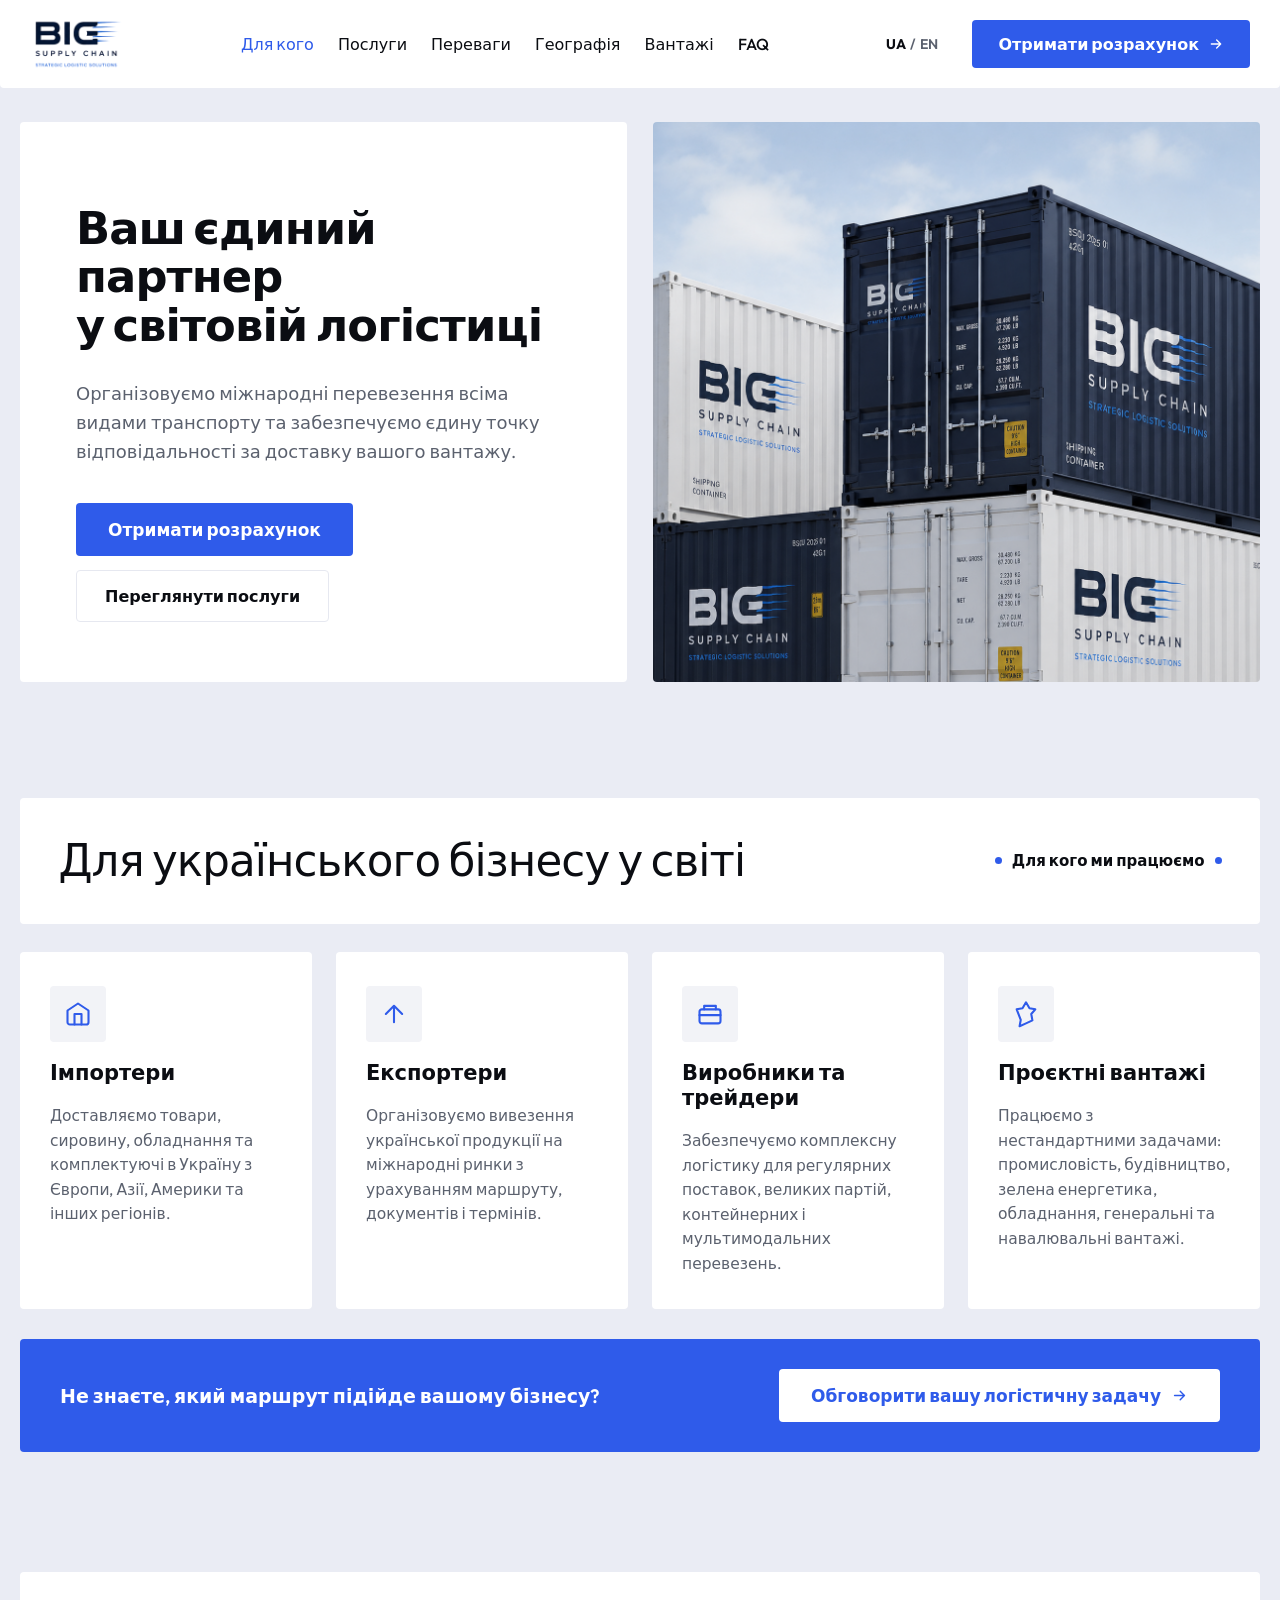
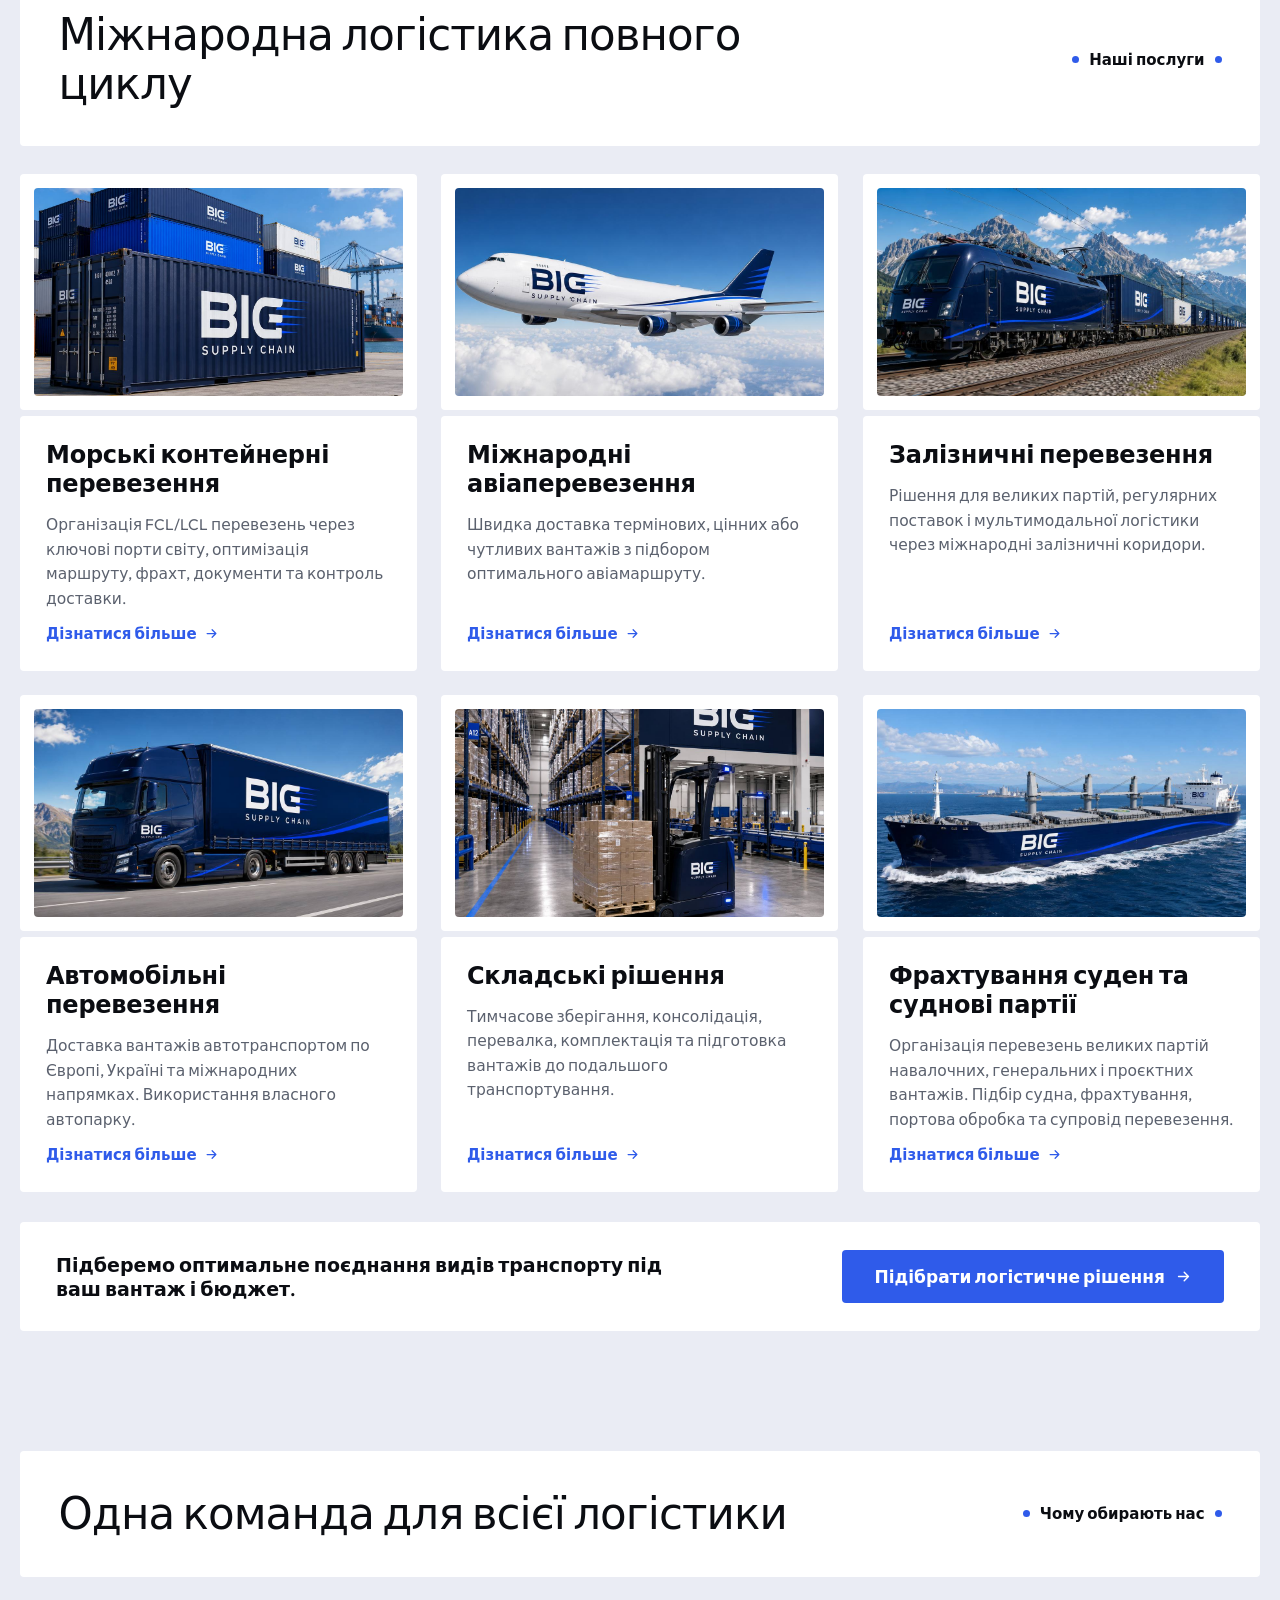
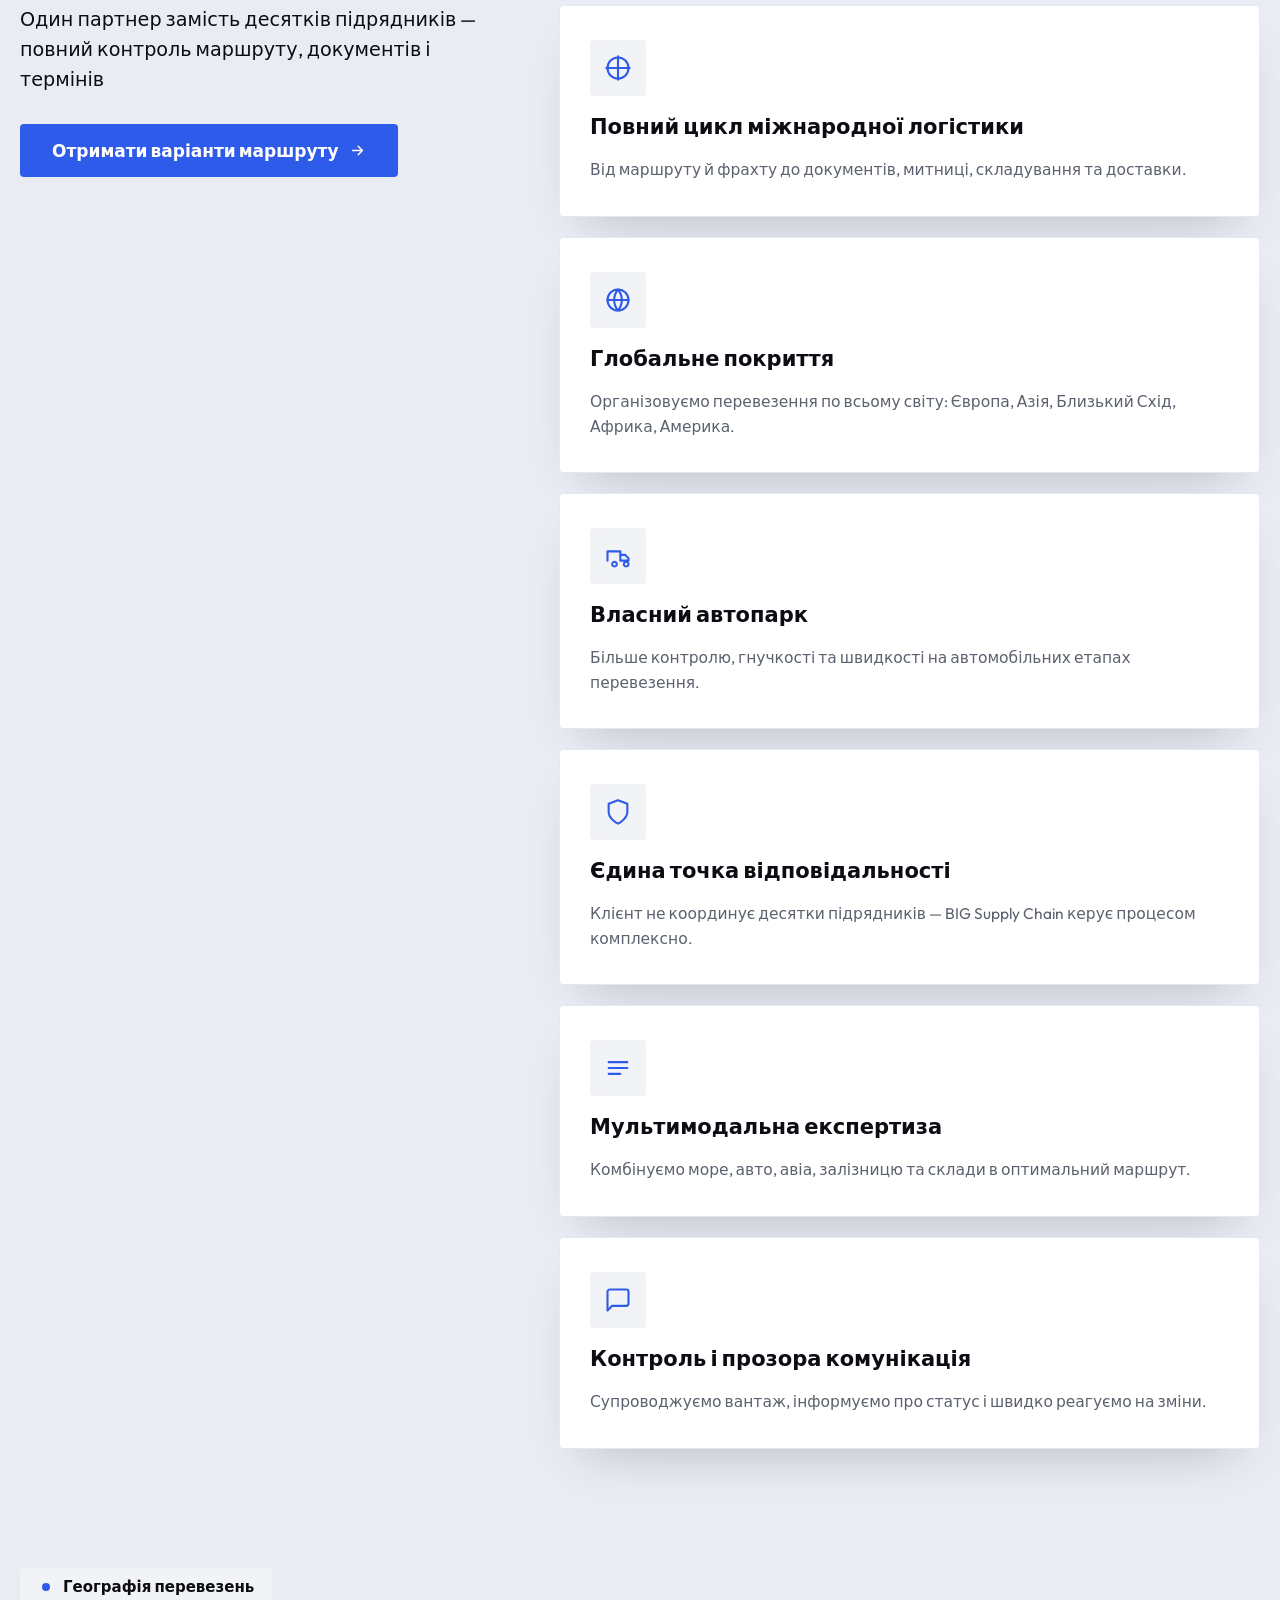
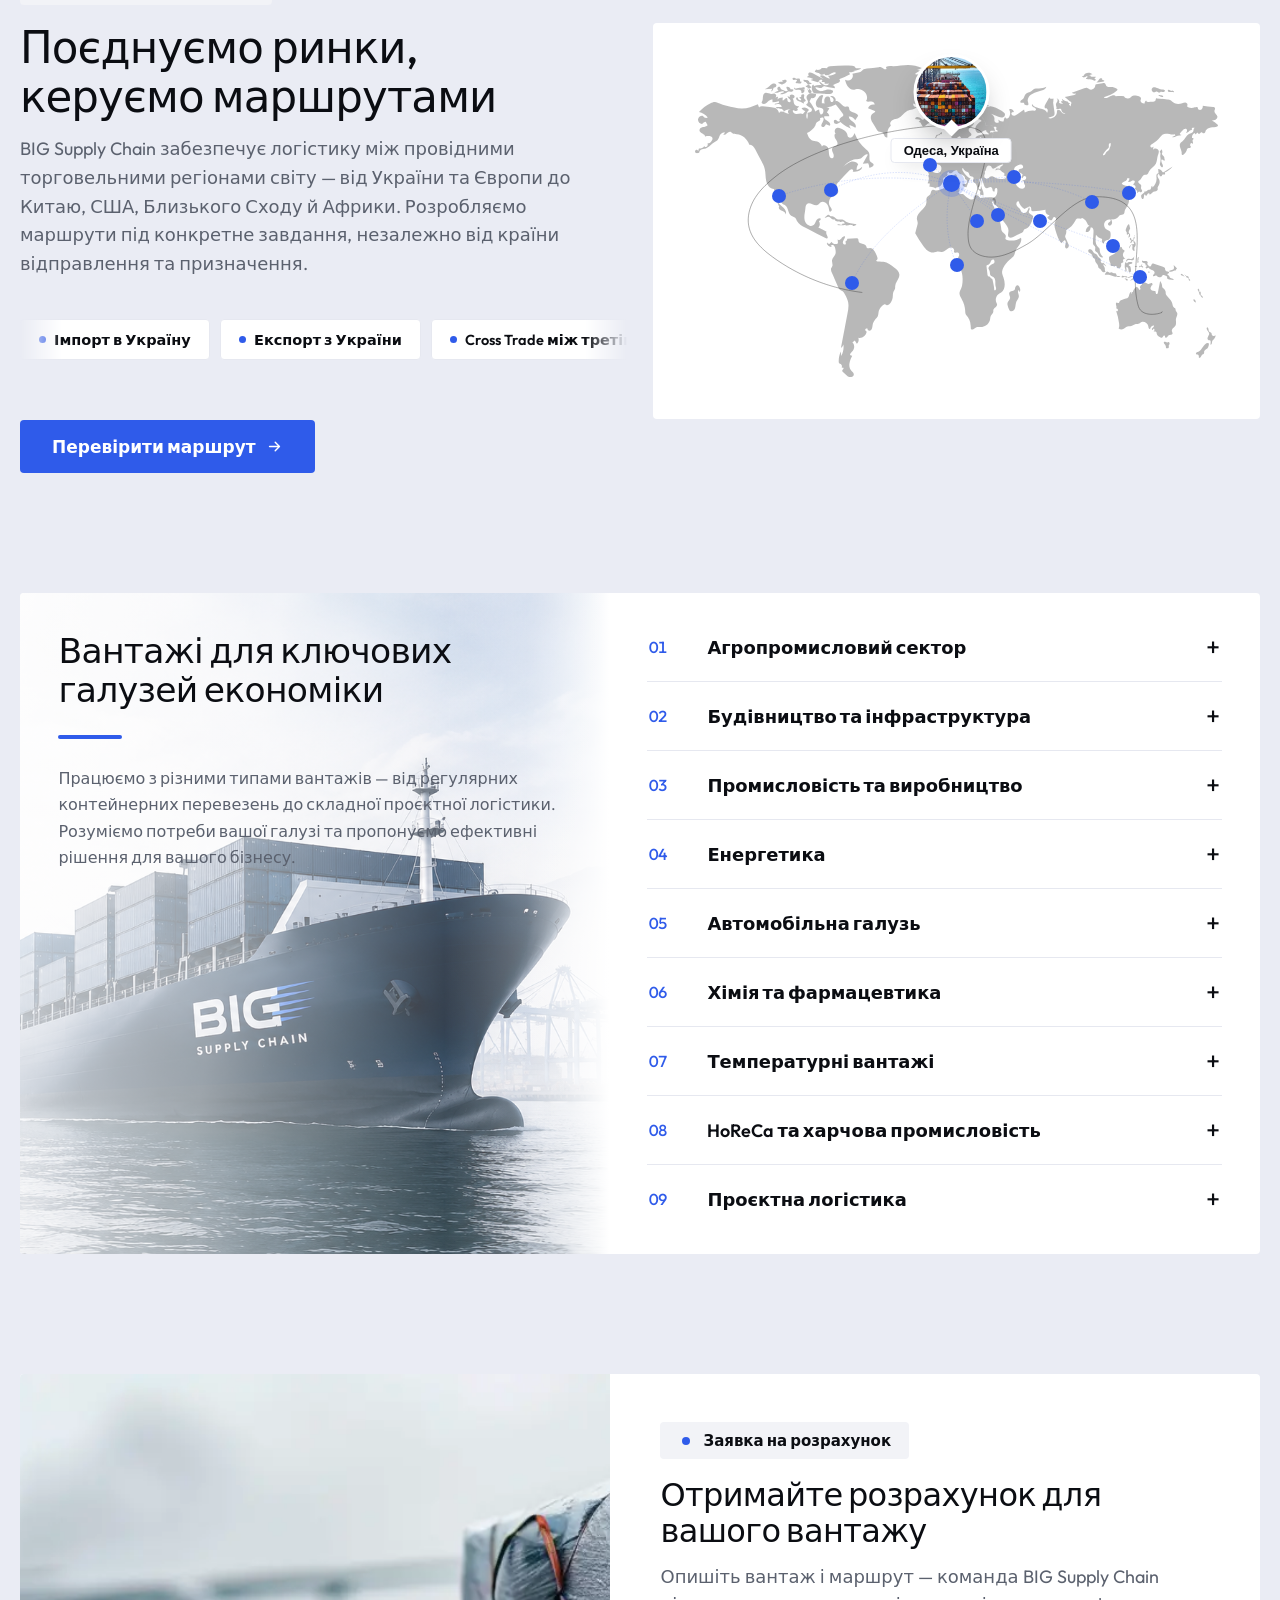
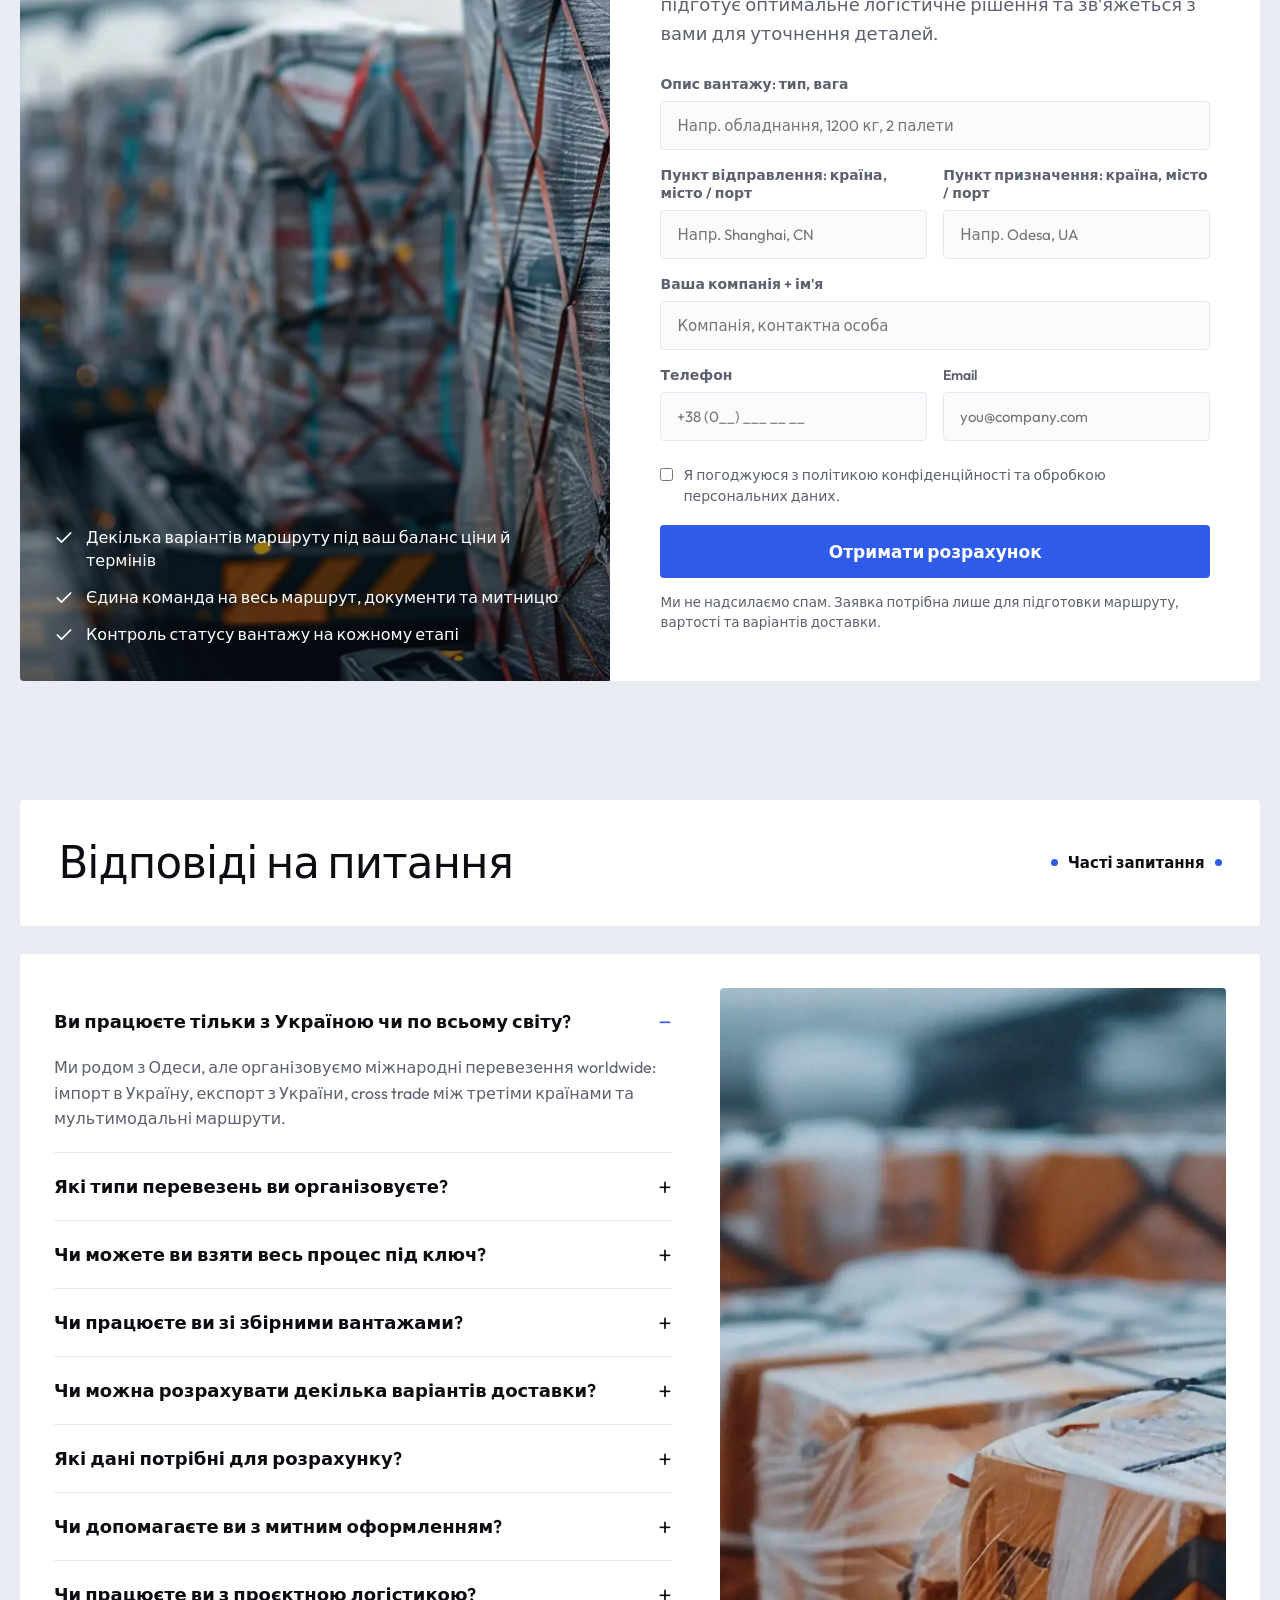
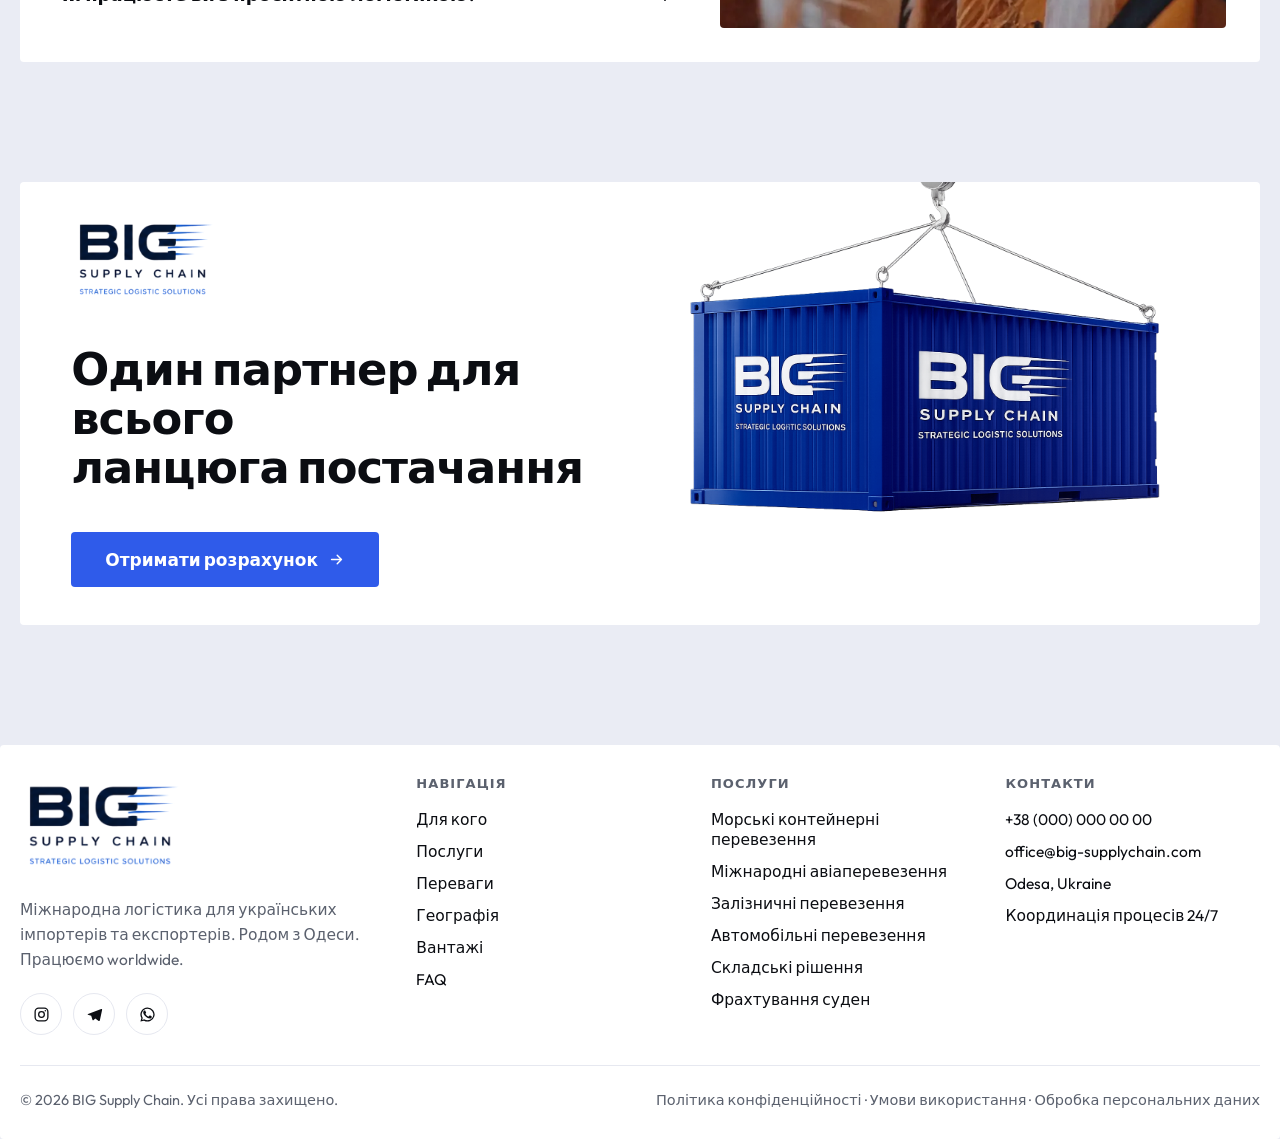
==== commit b38af499: "Blend cargo photo edge into the list column with a longer white fade Softens the seam between the im" ====
--- a/hero.html
+++ b/hero.html
@@ -419,7 +419,7 @@
   .cargo2{display:grid;grid-template-columns:.95fr 1.05fr;gap:0;align-items:stretch;background:#fff;border-radius:4px;overflow:hidden}
   .cargo2__aside{position:relative;min-height:520px;display:flex;isolation:isolate}
   .cargo2__aside img{position:absolute;inset:0;z-index:-2;width:100%;height:100%;object-fit:cover;object-position:right bottom}
-  .cargo2__aside::after{content:"";position:absolute;inset:0;z-index:-1;background:linear-gradient(100deg,rgba(255,255,255,.76) 0%,rgba(255,255,255,.58) 38%,rgba(255,255,255,.3) 62%,rgba(255,255,255,.09) 82%,rgba(255,255,255,0) 93%),linear-gradient(90deg,rgba(255,255,255,0) 88%,rgba(255,255,255,.92) 100%)}
+  .cargo2__aside::after{content:"";position:absolute;inset:0;z-index:-1;background:linear-gradient(100deg,rgba(255,255,255,.76) 0%,rgba(255,255,255,.58) 38%,rgba(255,255,255,.3) 62%,rgba(255,255,255,.09) 82%,rgba(255,255,255,0) 93%),linear-gradient(90deg,rgba(255,255,255,0) 72%,rgba(255,255,255,.35) 86%,rgba(255,255,255,.78) 95%,#fff 100%)}
   .cargo2__inner{align-self:flex-start;width:100%;max-width:740px;padding:clamp(30px,3vw,42px) clamp(28px,3vw,44px)}
   .cargo2__inner h2{font-size:clamp(1.9rem,2.7vw,2.6rem);font-weight:500;line-height:1.12;letter-spacing:-.02em;margin:0;color:var(--ink);text-wrap:balance}
   .cargo2__bar{display:block;width:64px;height:4px;border-radius:4px;background:var(--accent);margin:26px 0}
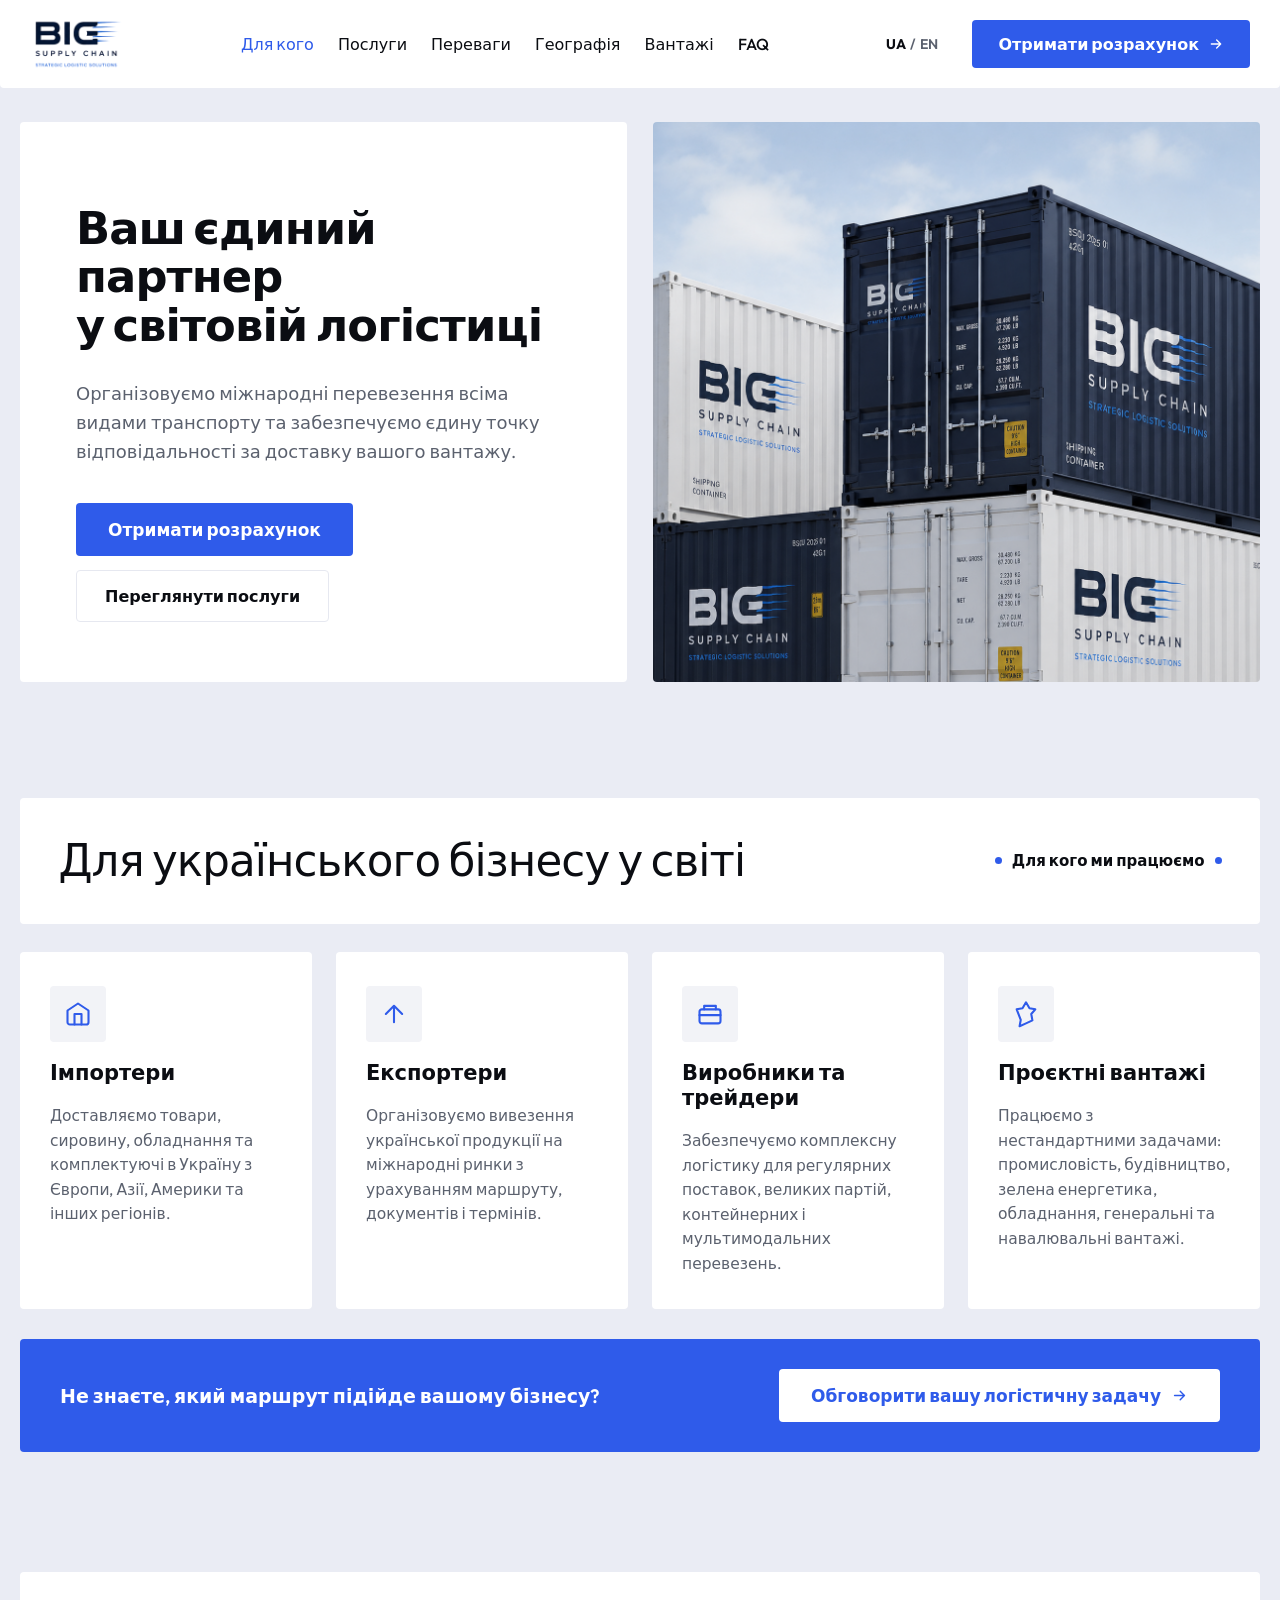
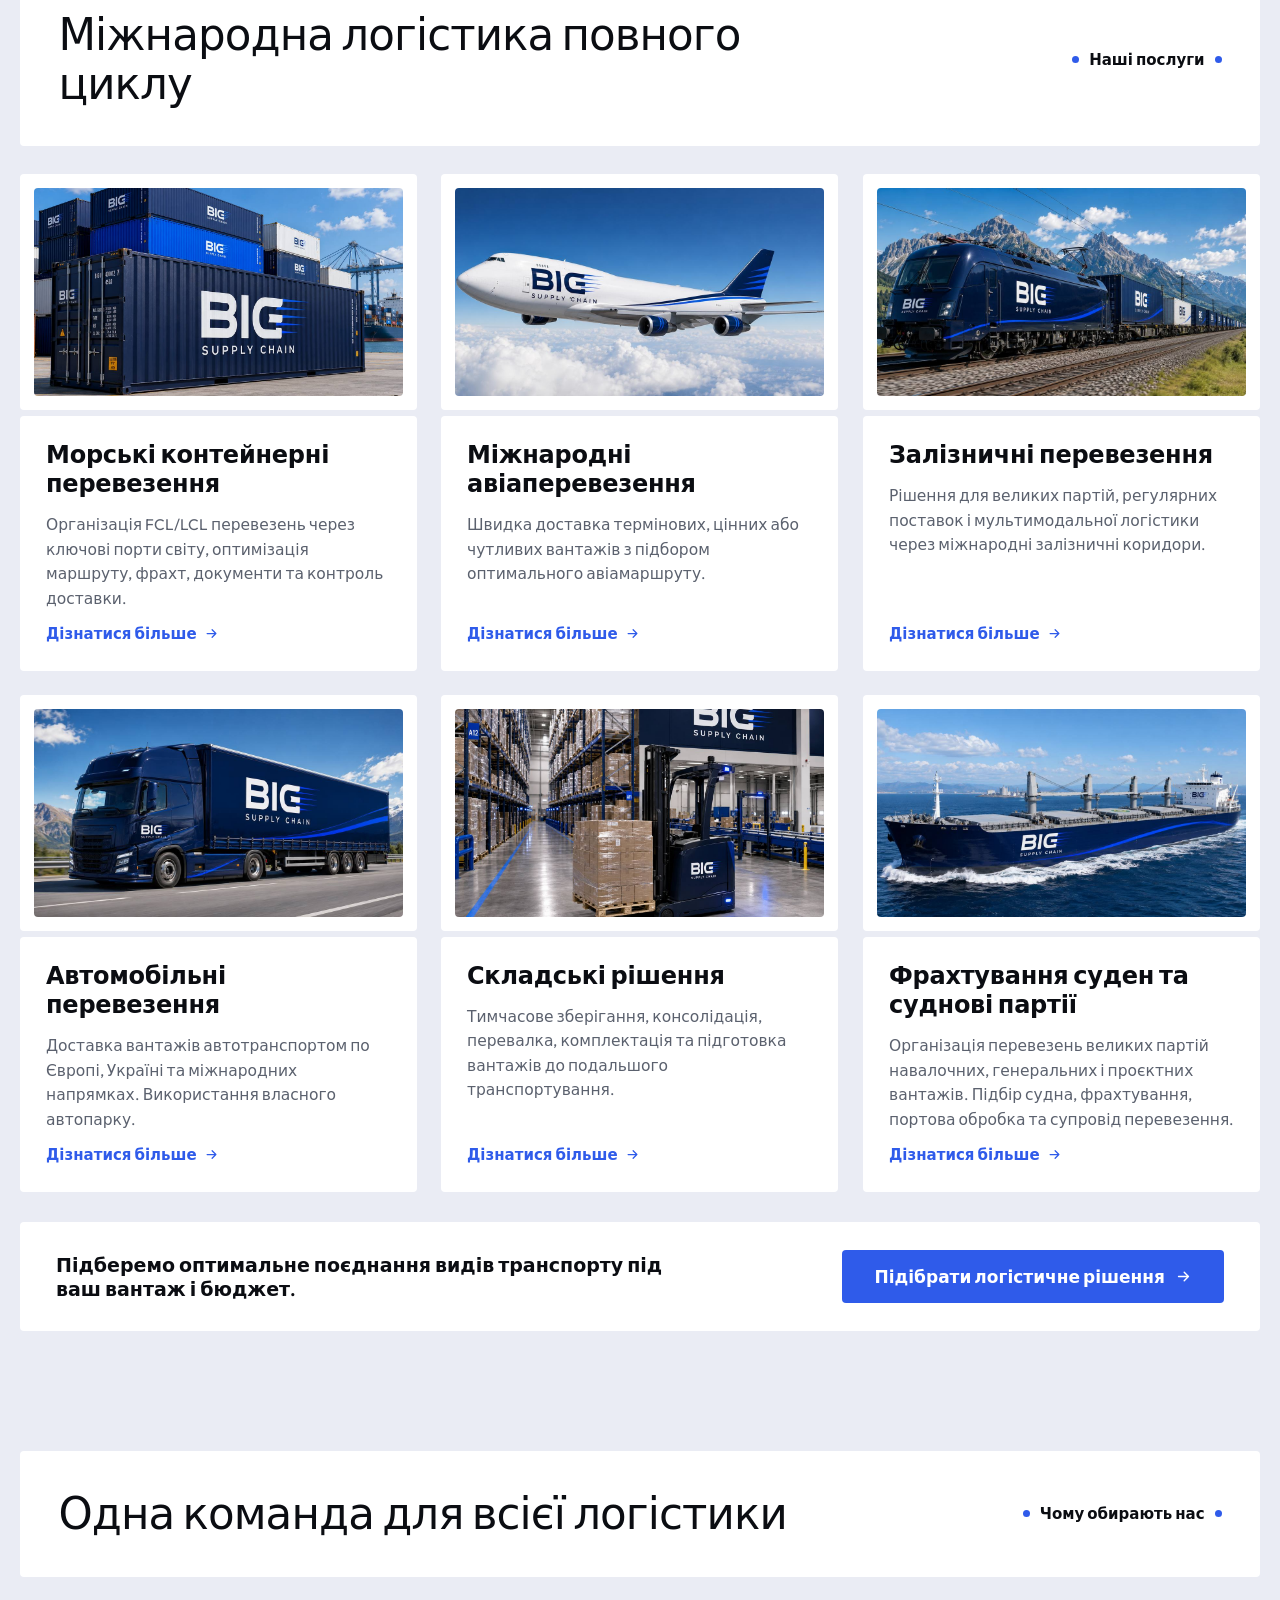
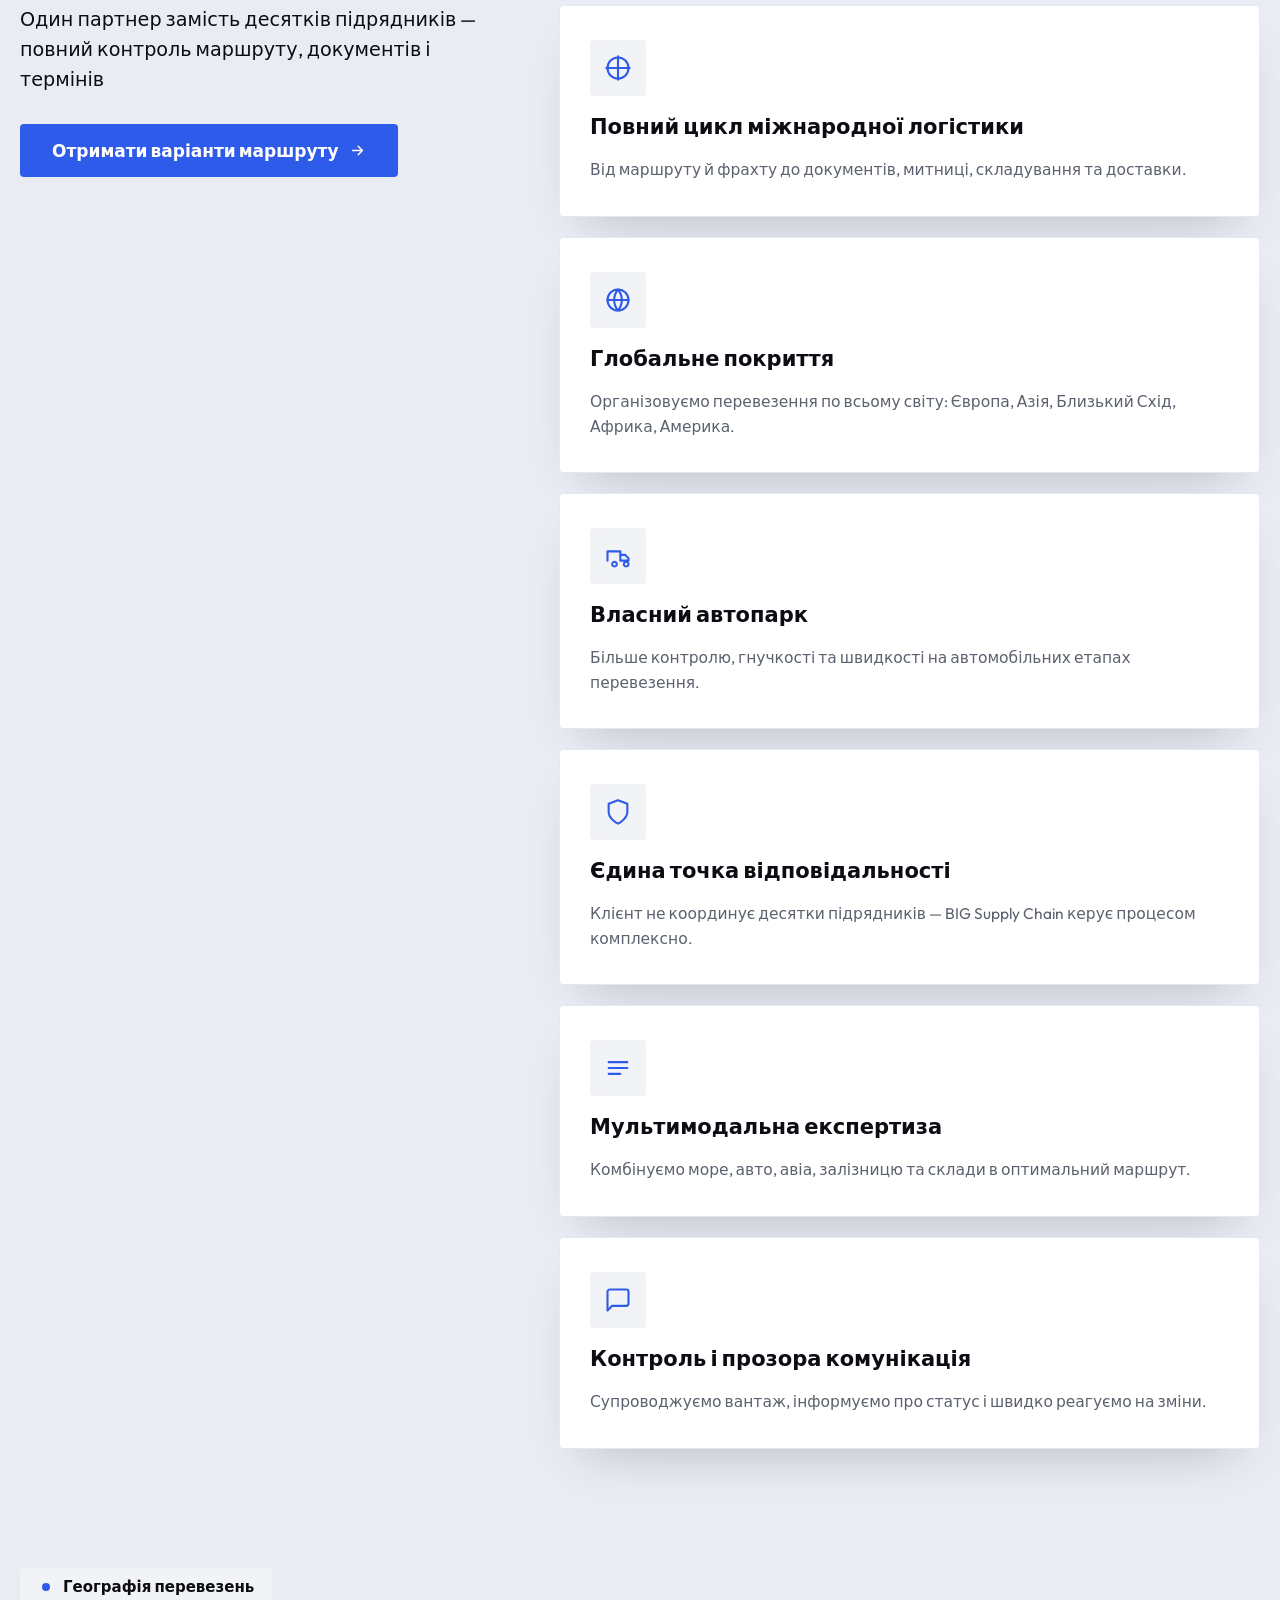
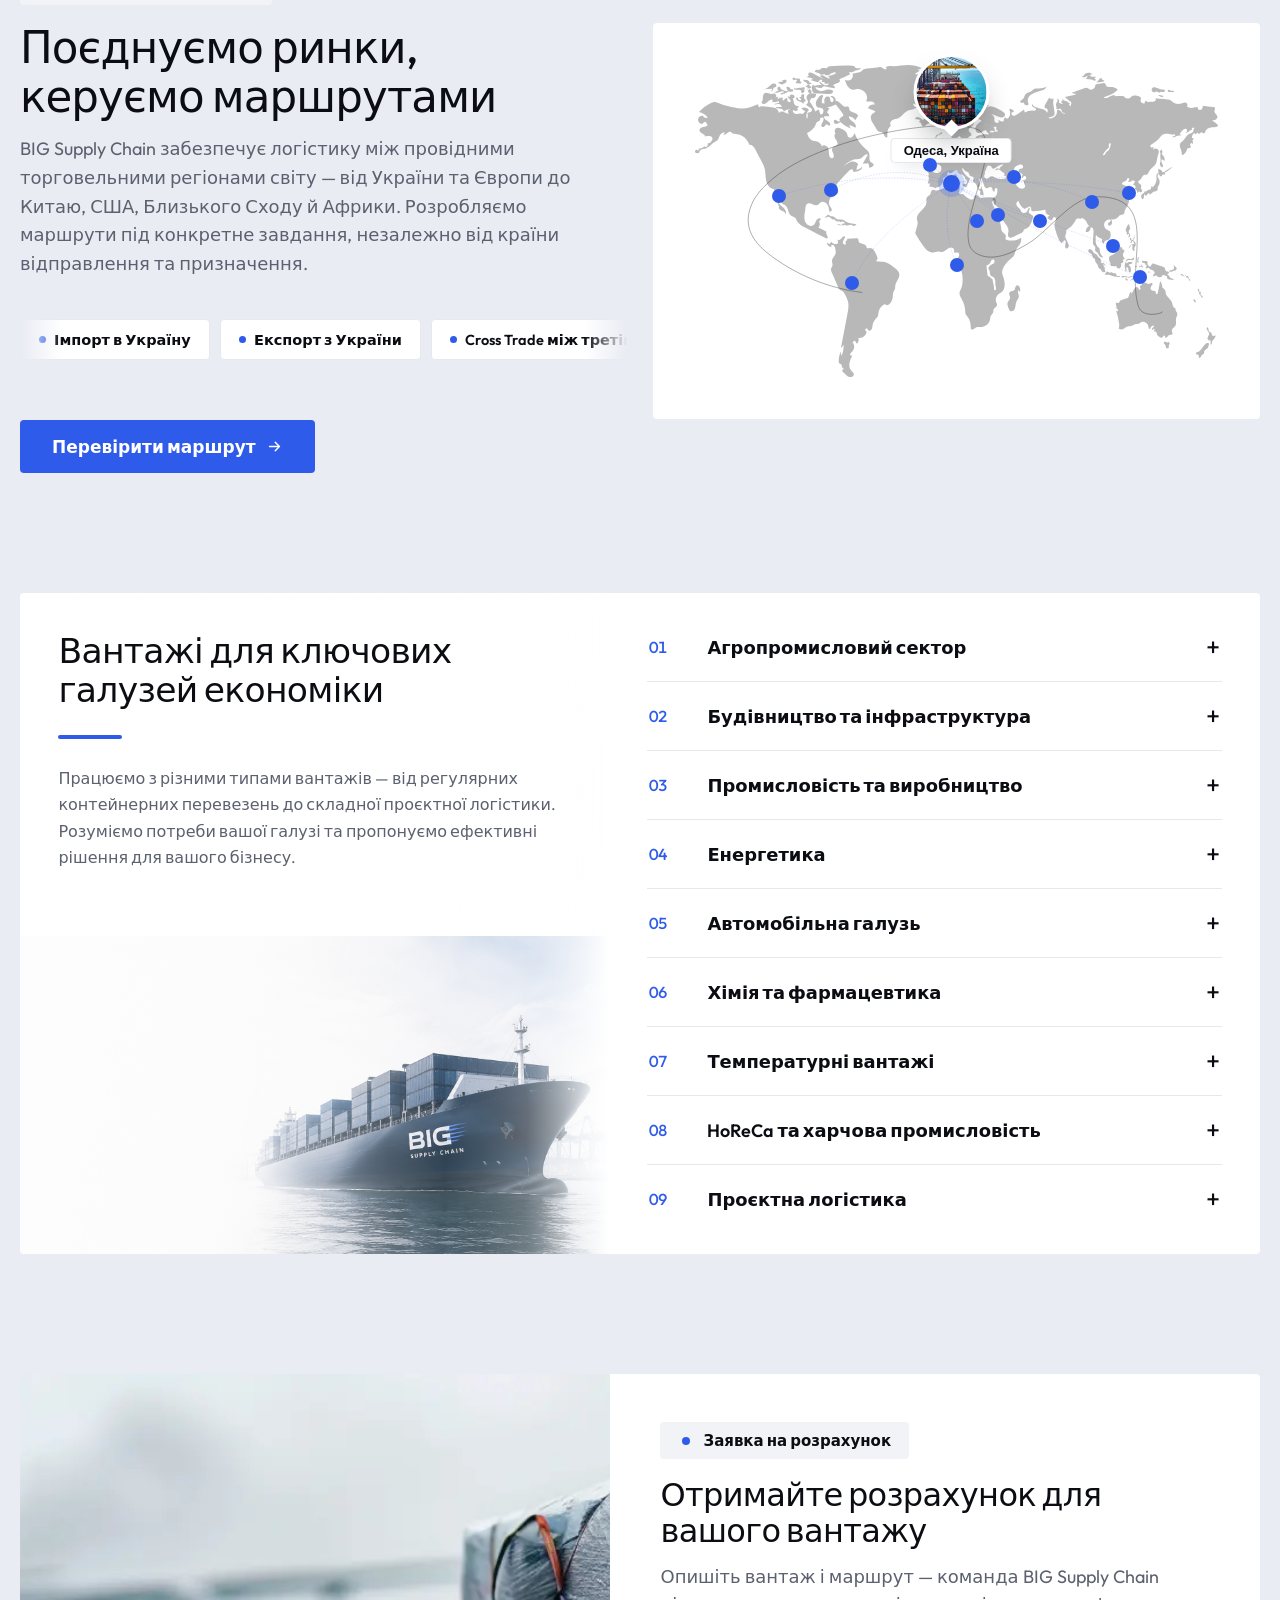
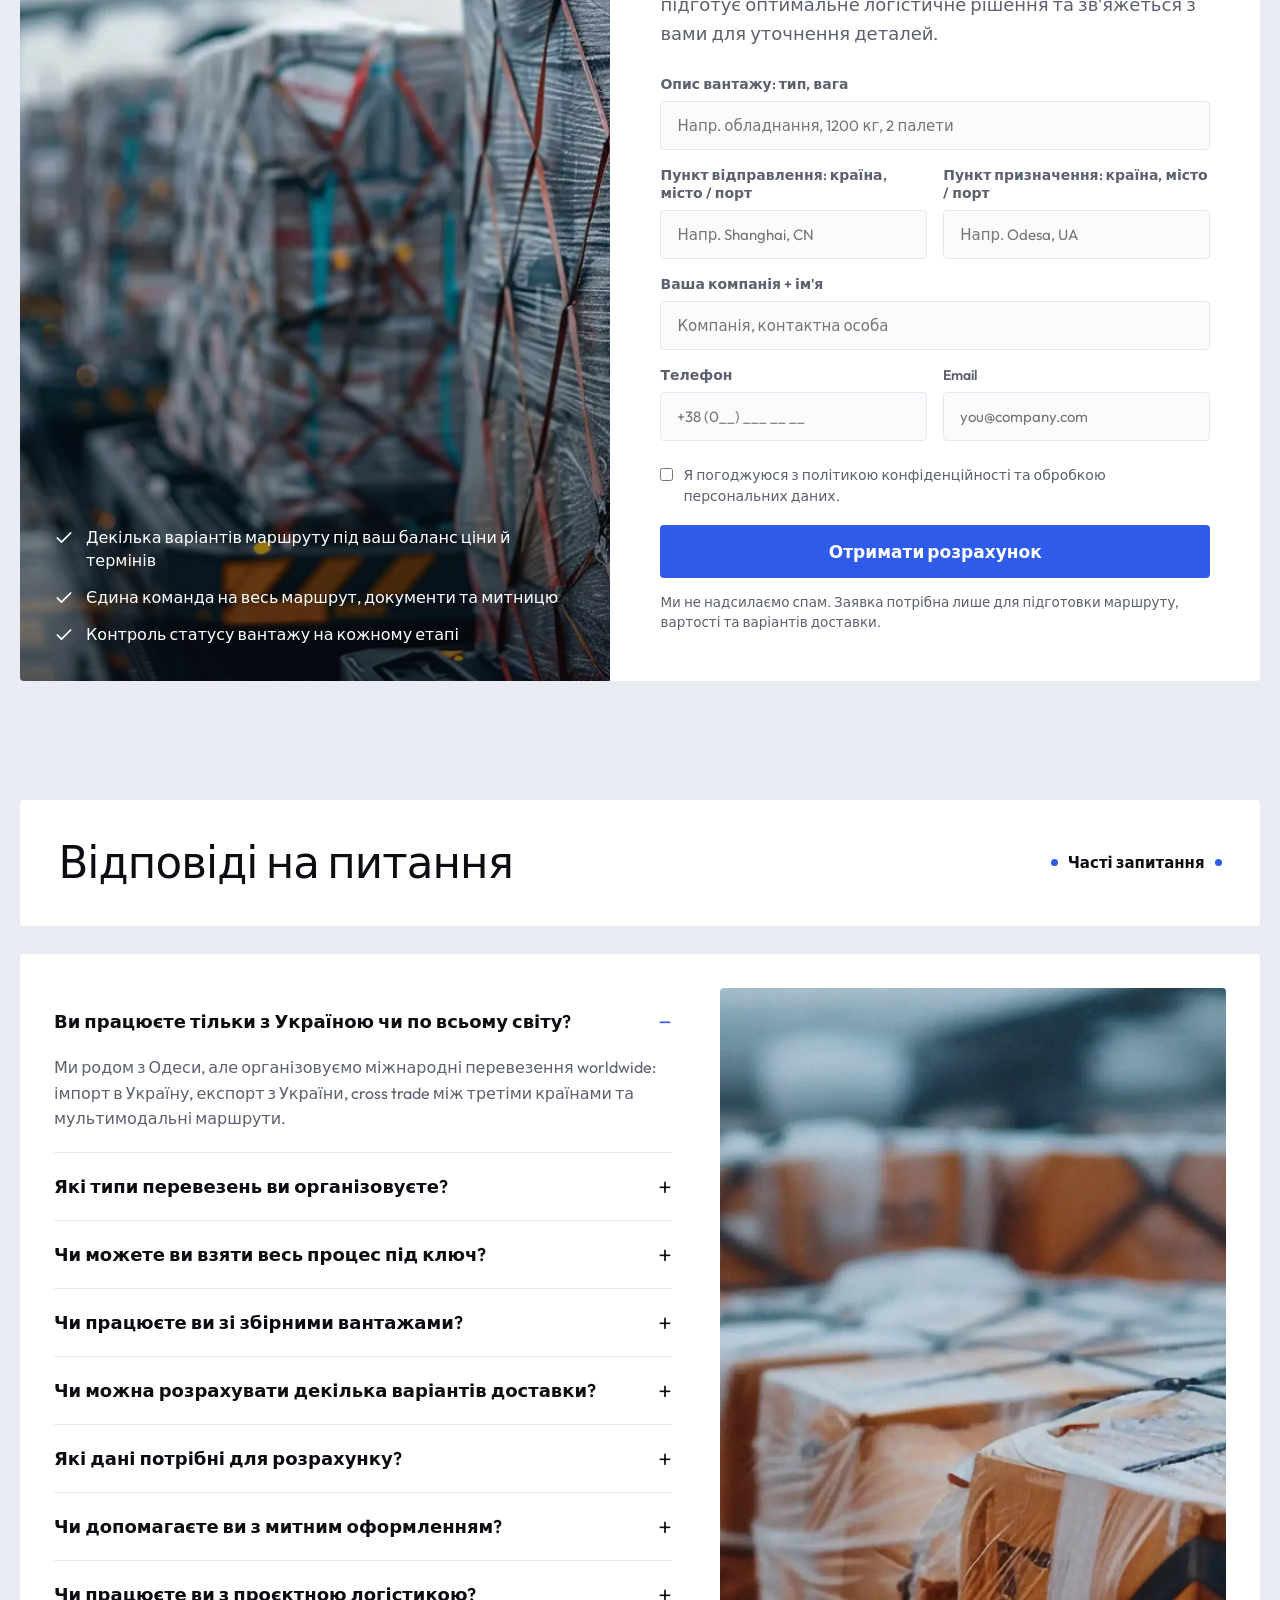
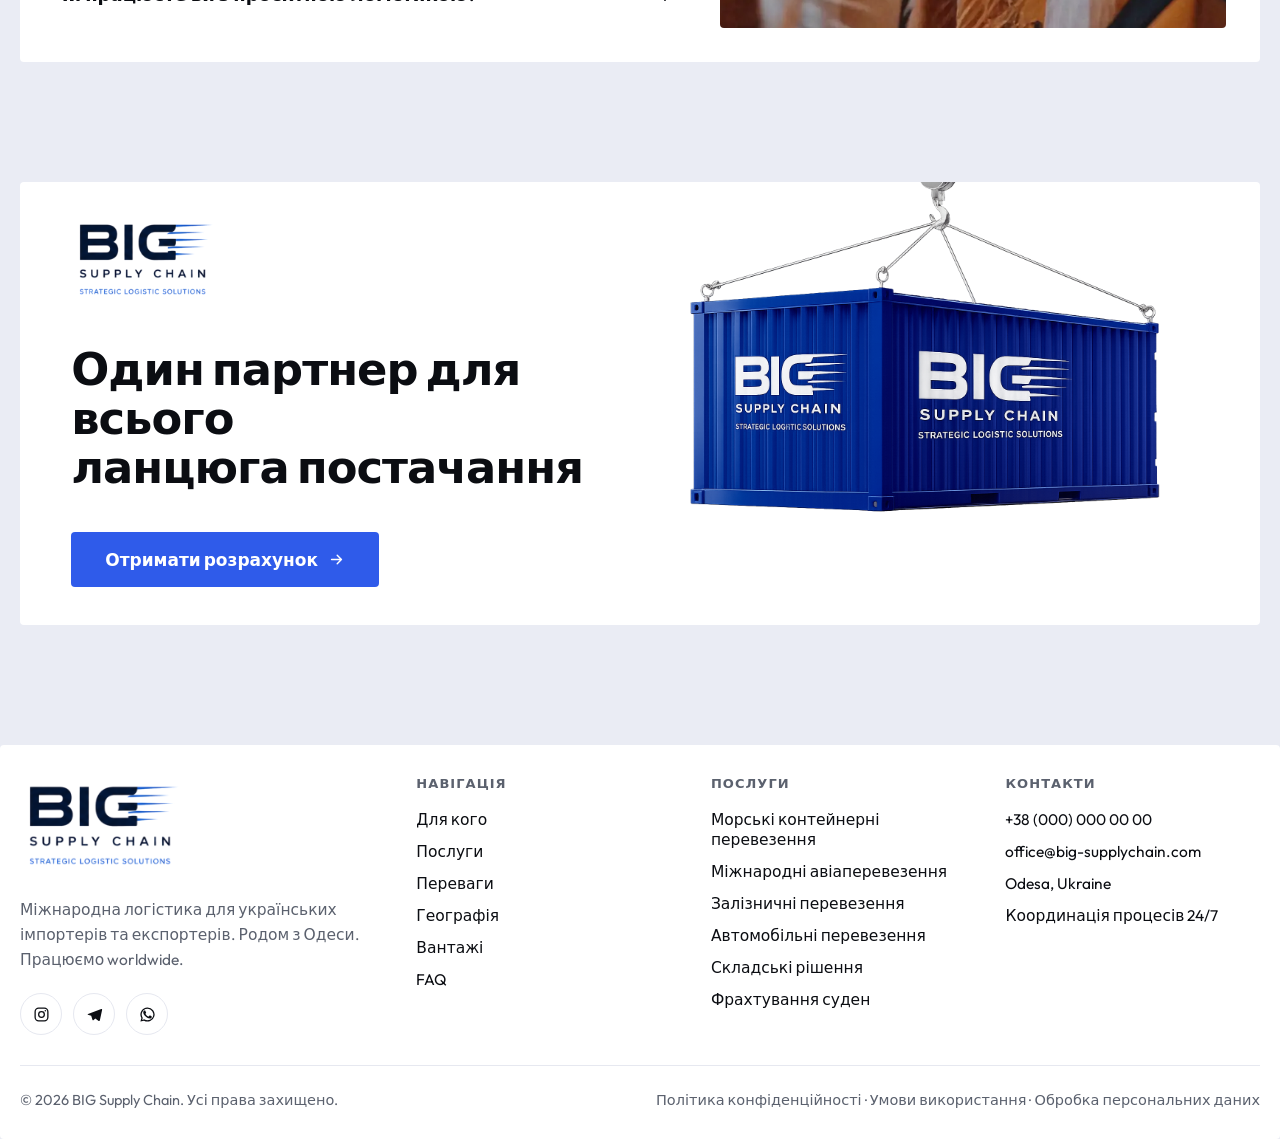
==== commit 3c6a1d73: "Fit cargo photo instead of cover so the ship is smaller and bottom-anchored Leaves clean white space" ====
--- a/hero.html
+++ b/hero.html
@@ -418,7 +418,7 @@
   /* CARGO TYPES — split layout + numbered accordion */
   .cargo2{display:grid;grid-template-columns:.95fr 1.05fr;gap:0;align-items:stretch;background:#fff;border-radius:4px;overflow:hidden}
   .cargo2__aside{position:relative;min-height:520px;display:flex;isolation:isolate}
-  .cargo2__aside img{position:absolute;inset:0;z-index:-2;width:100%;height:100%;object-fit:cover;object-position:right bottom}
+  .cargo2__aside img{position:absolute;inset:0;z-index:-2;width:100%;height:100%;object-fit:contain;object-position:right bottom}
   .cargo2__aside::after{content:"";position:absolute;inset:0;z-index:-1;background:linear-gradient(100deg,rgba(255,255,255,.76) 0%,rgba(255,255,255,.58) 38%,rgba(255,255,255,.3) 62%,rgba(255,255,255,.09) 82%,rgba(255,255,255,0) 93%),linear-gradient(90deg,rgba(255,255,255,0) 72%,rgba(255,255,255,.35) 86%,rgba(255,255,255,.78) 95%,#fff 100%)}
   .cargo2__inner{align-self:flex-start;width:100%;max-width:740px;padding:clamp(30px,3vw,42px) clamp(28px,3vw,44px)}
   .cargo2__inner h2{font-size:clamp(1.9rem,2.7vw,2.6rem);font-weight:500;line-height:1.12;letter-spacing:-.02em;margin:0;color:var(--ink);text-wrap:balance}
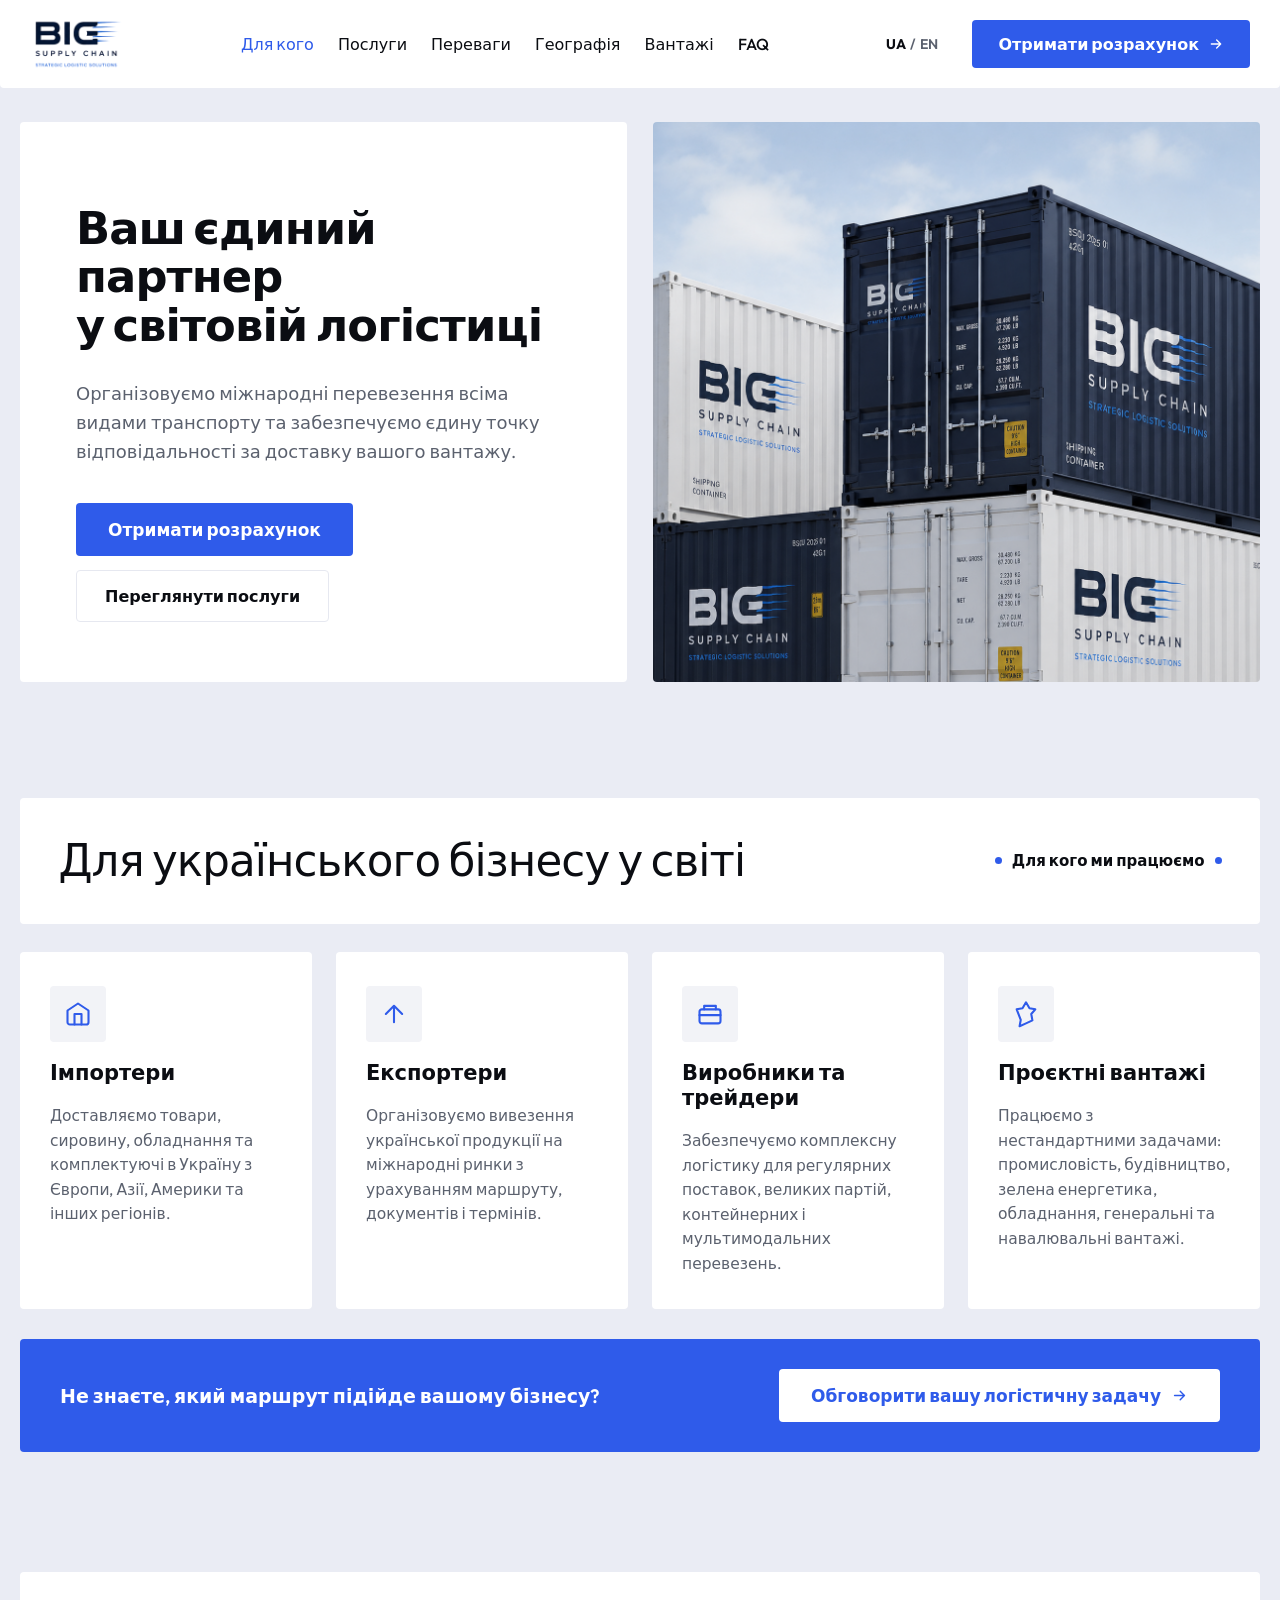
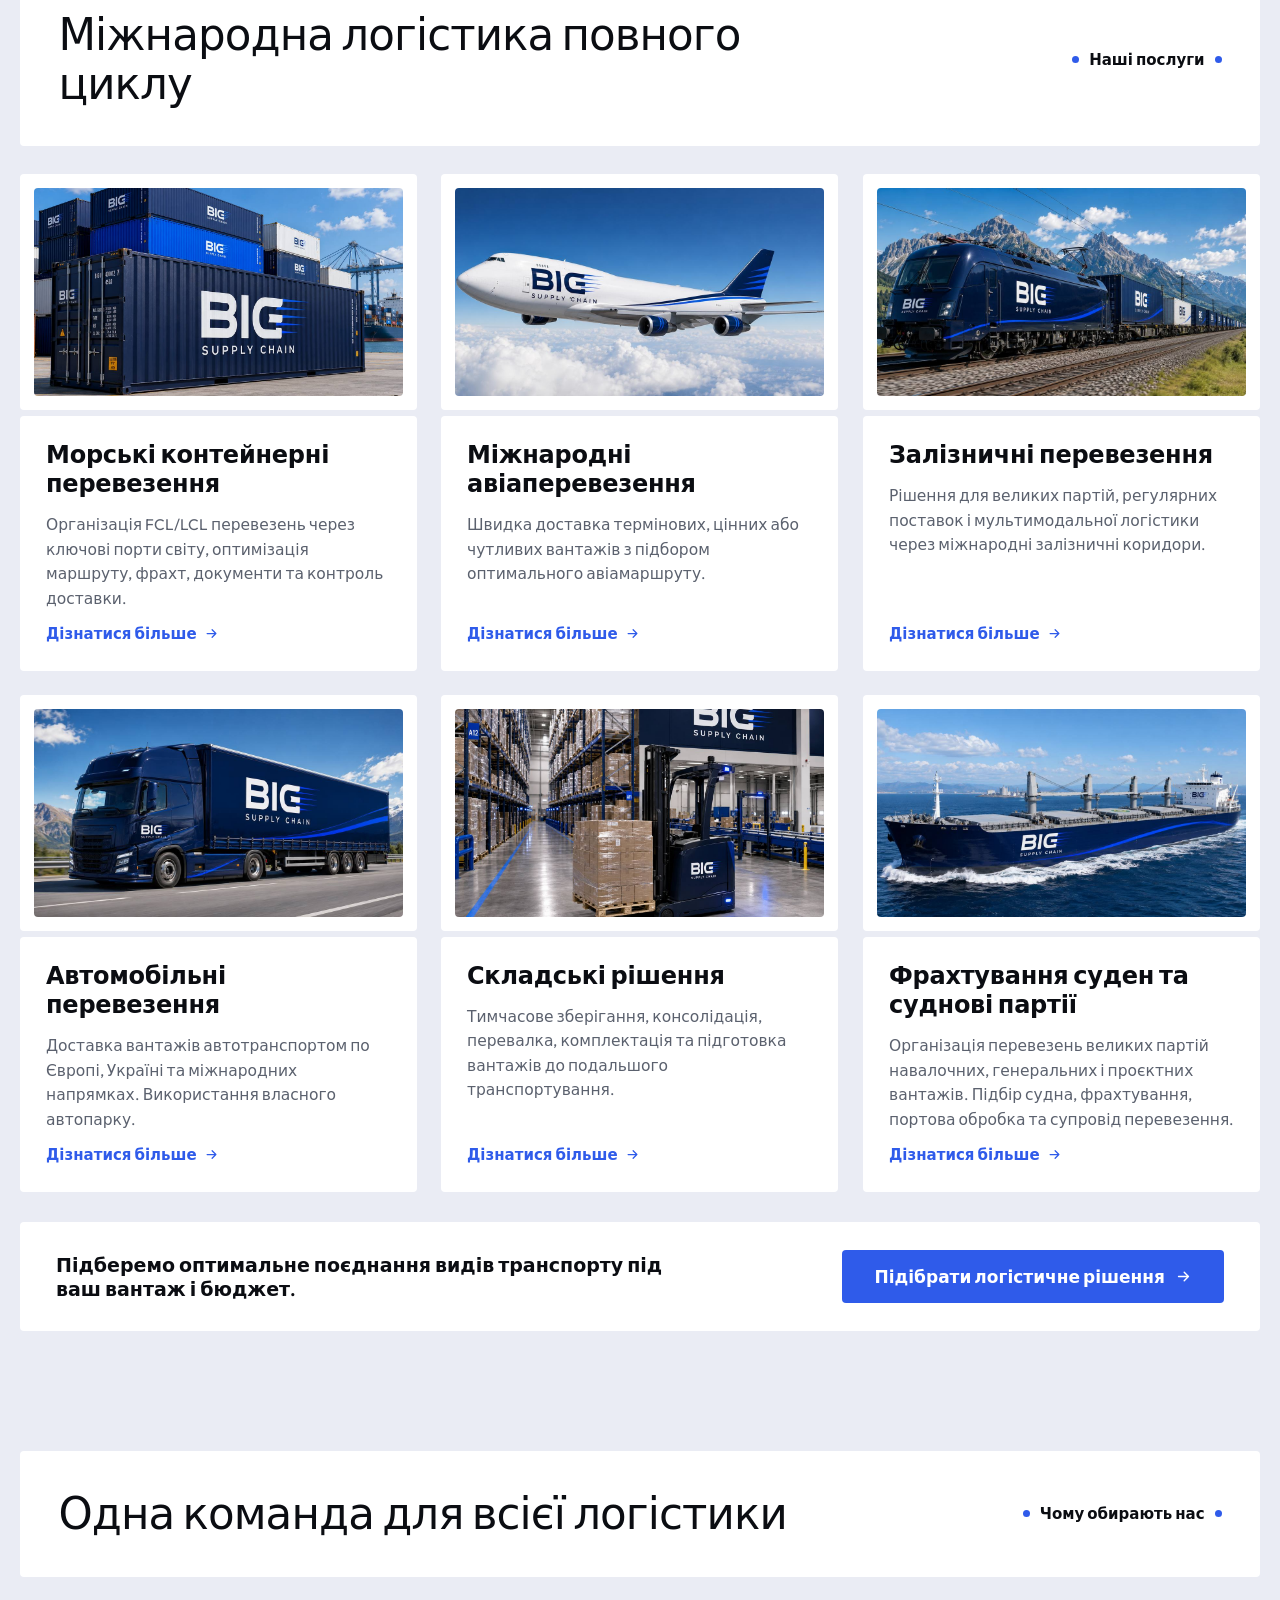
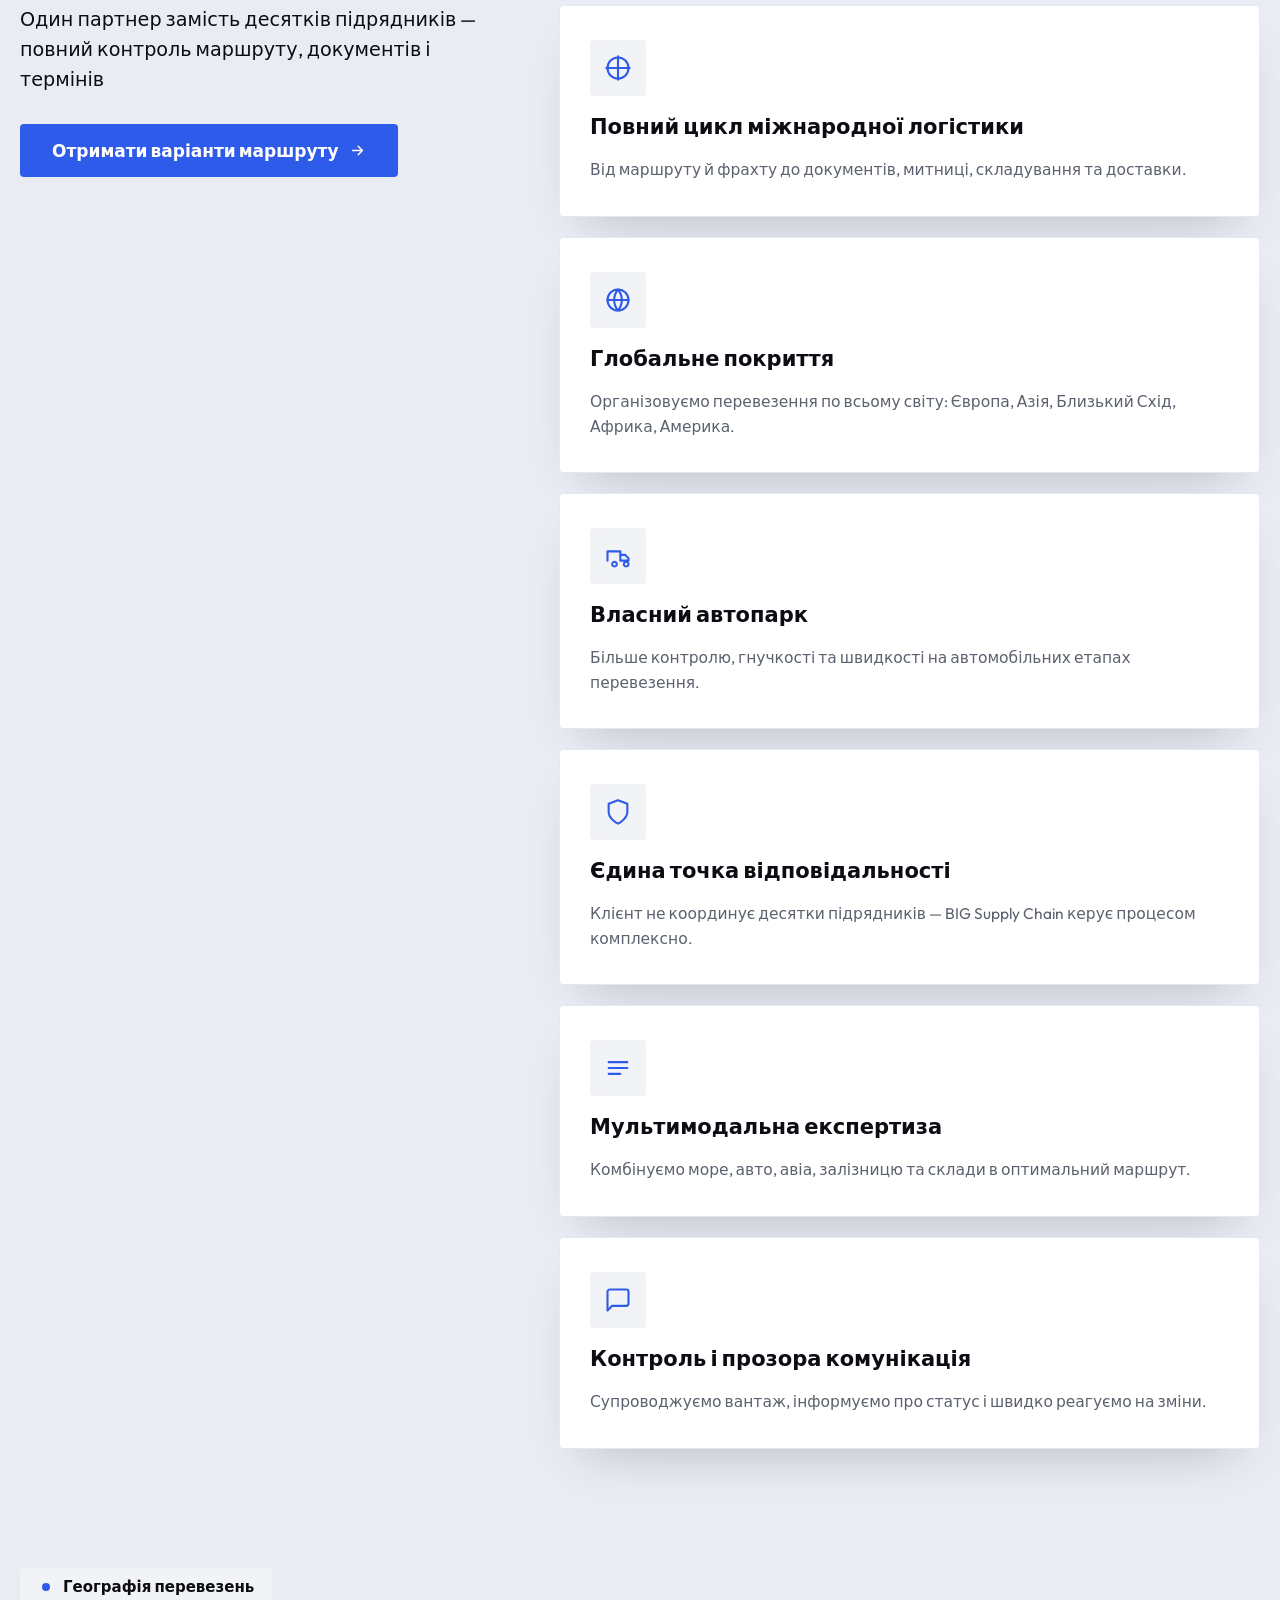
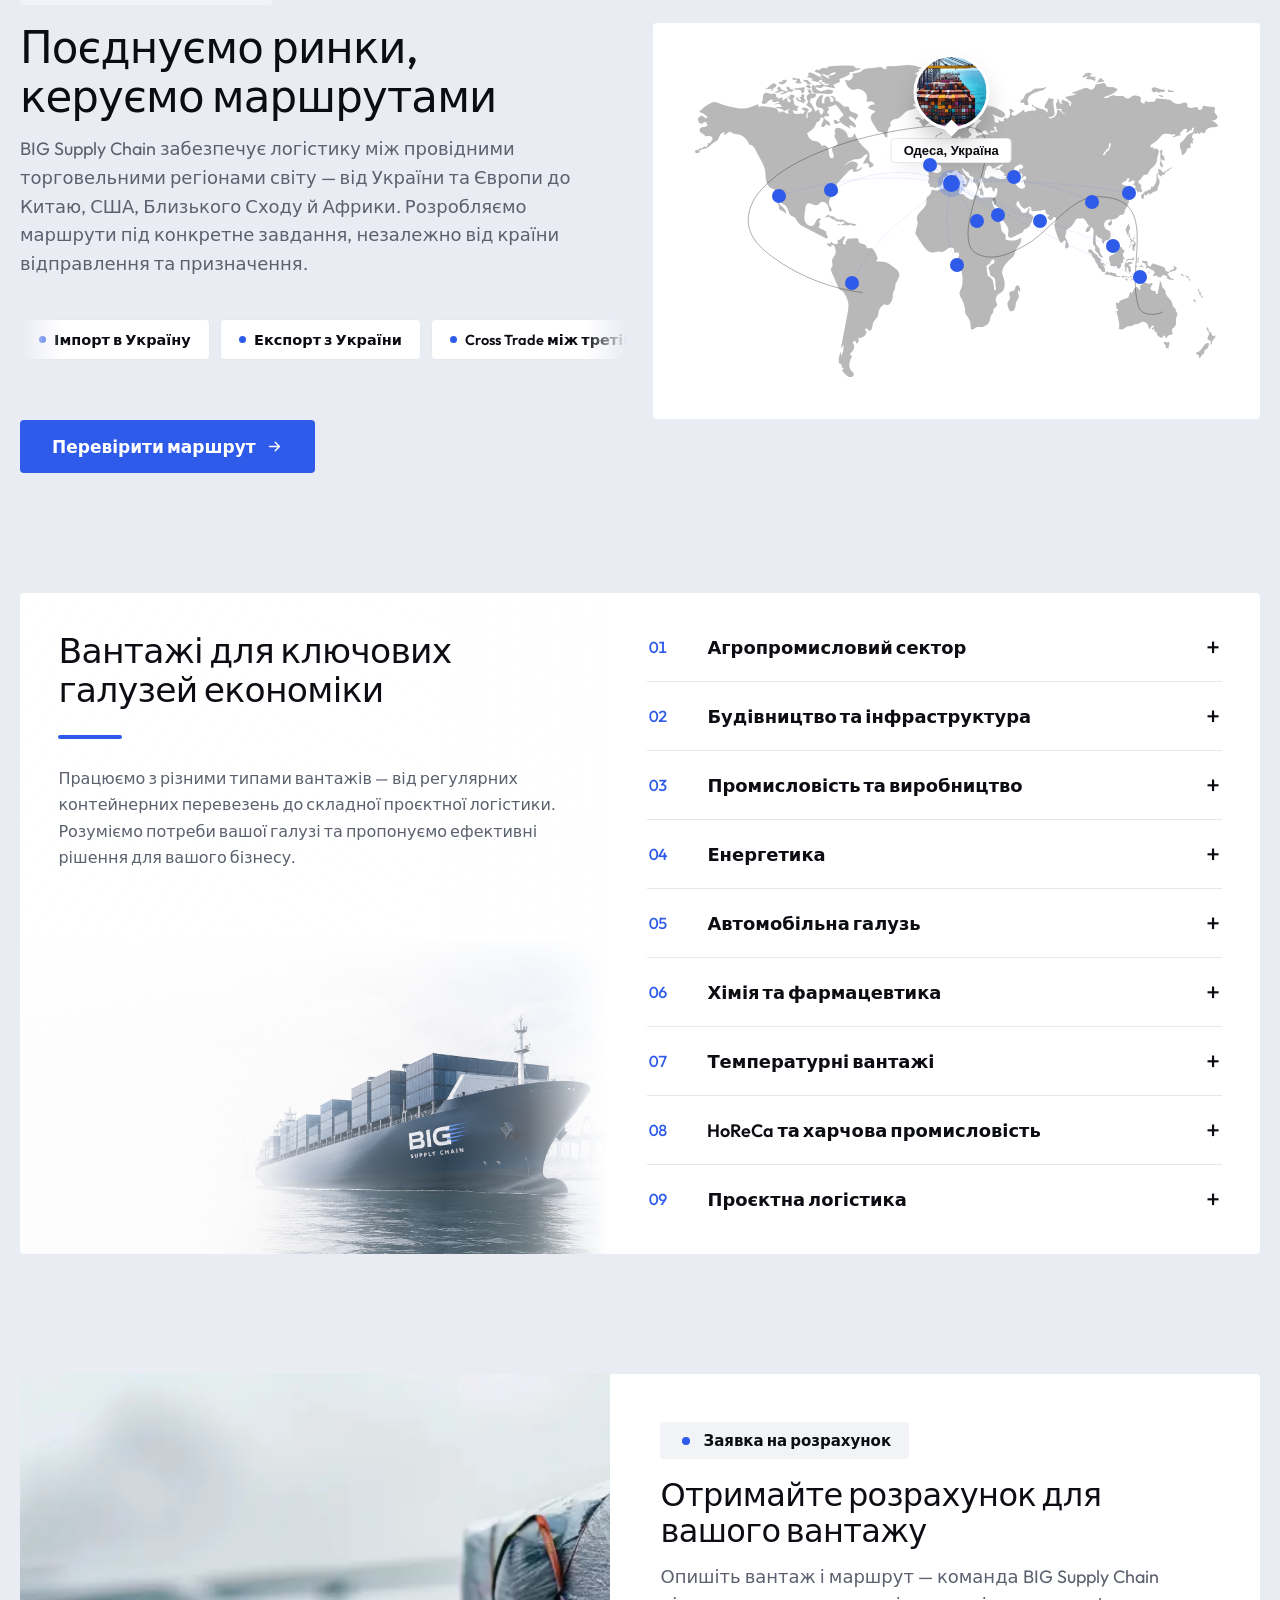
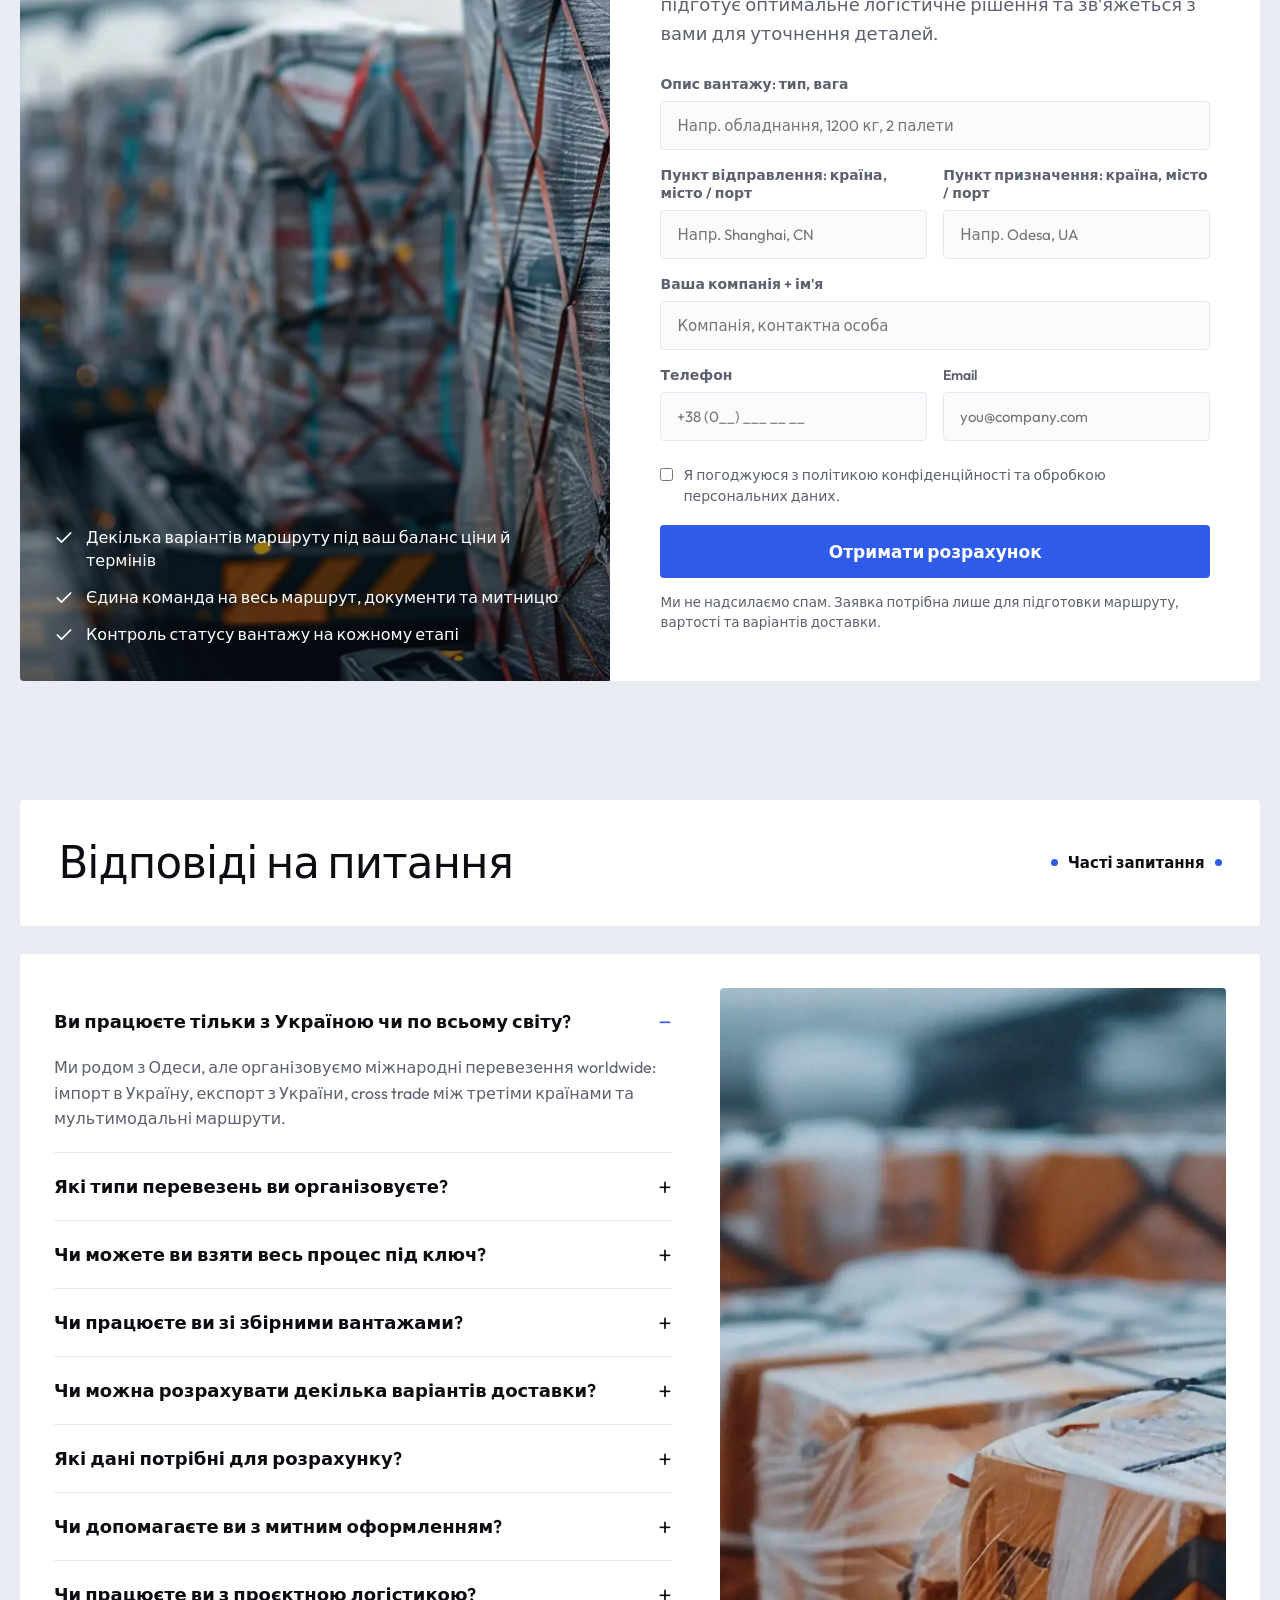
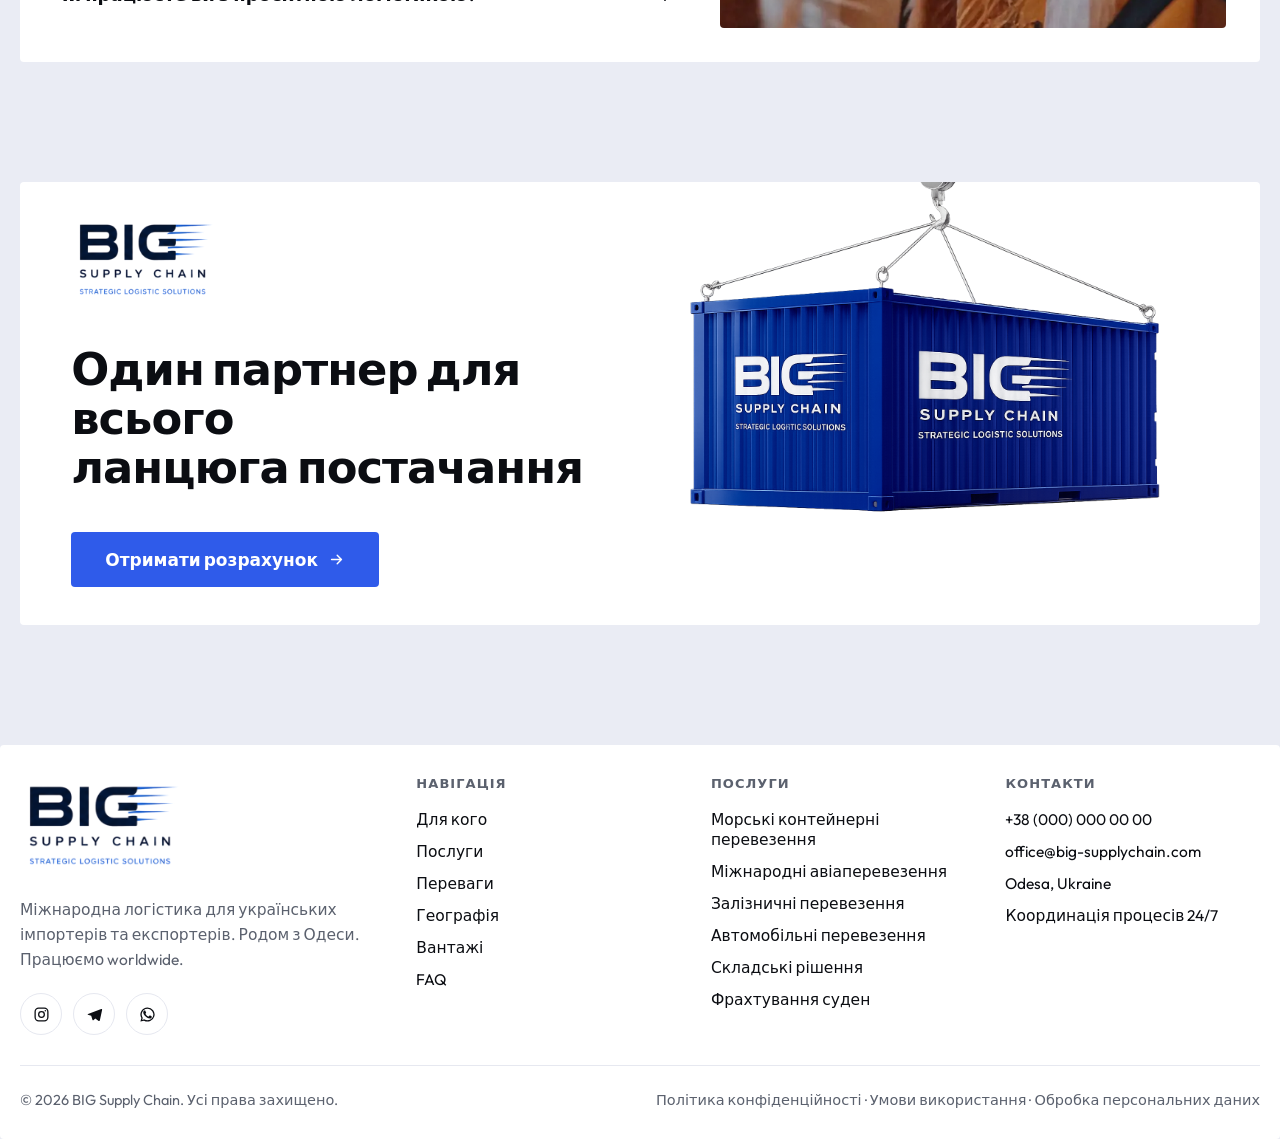
==== commit 70ee90a5: "Render cargo photo at natural height so the top-fade mask aligns with it Anchoring the image to the " ====
--- a/hero.html
+++ b/hero.html
@@ -418,7 +418,7 @@
   /* CARGO TYPES — split layout + numbered accordion */
   .cargo2{display:grid;grid-template-columns:.95fr 1.05fr;gap:0;align-items:stretch;background:#fff;border-radius:4px;overflow:hidden}
   .cargo2__aside{position:relative;min-height:520px;display:flex;isolation:isolate}
-  .cargo2__aside img{position:absolute;inset:0;z-index:-2;width:100%;height:100%;object-fit:contain;object-position:right bottom}
+  .cargo2__aside img{position:absolute;left:0;right:0;bottom:0;top:auto;z-index:-2;width:100%;height:auto;-webkit-mask-image:linear-gradient(180deg,transparent 0,rgba(0,0,0,.5) 14%,#000 34%);mask-image:linear-gradient(180deg,transparent 0,rgba(0,0,0,.5) 14%,#000 34%)}
   .cargo2__aside::after{content:"";position:absolute;inset:0;z-index:-1;background:linear-gradient(100deg,rgba(255,255,255,.76) 0%,rgba(255,255,255,.58) 38%,rgba(255,255,255,.3) 62%,rgba(255,255,255,.09) 82%,rgba(255,255,255,0) 93%),linear-gradient(90deg,rgba(255,255,255,0) 72%,rgba(255,255,255,.35) 86%,rgba(255,255,255,.78) 95%,#fff 100%)}
   .cargo2__inner{align-self:flex-start;width:100%;max-width:740px;padding:clamp(30px,3vw,42px) clamp(28px,3vw,44px)}
   .cargo2__inner h2{font-size:clamp(1.9rem,2.7vw,2.6rem);font-weight:500;line-height:1.12;letter-spacing:-.02em;margin:0;color:var(--ink);text-wrap:balance}
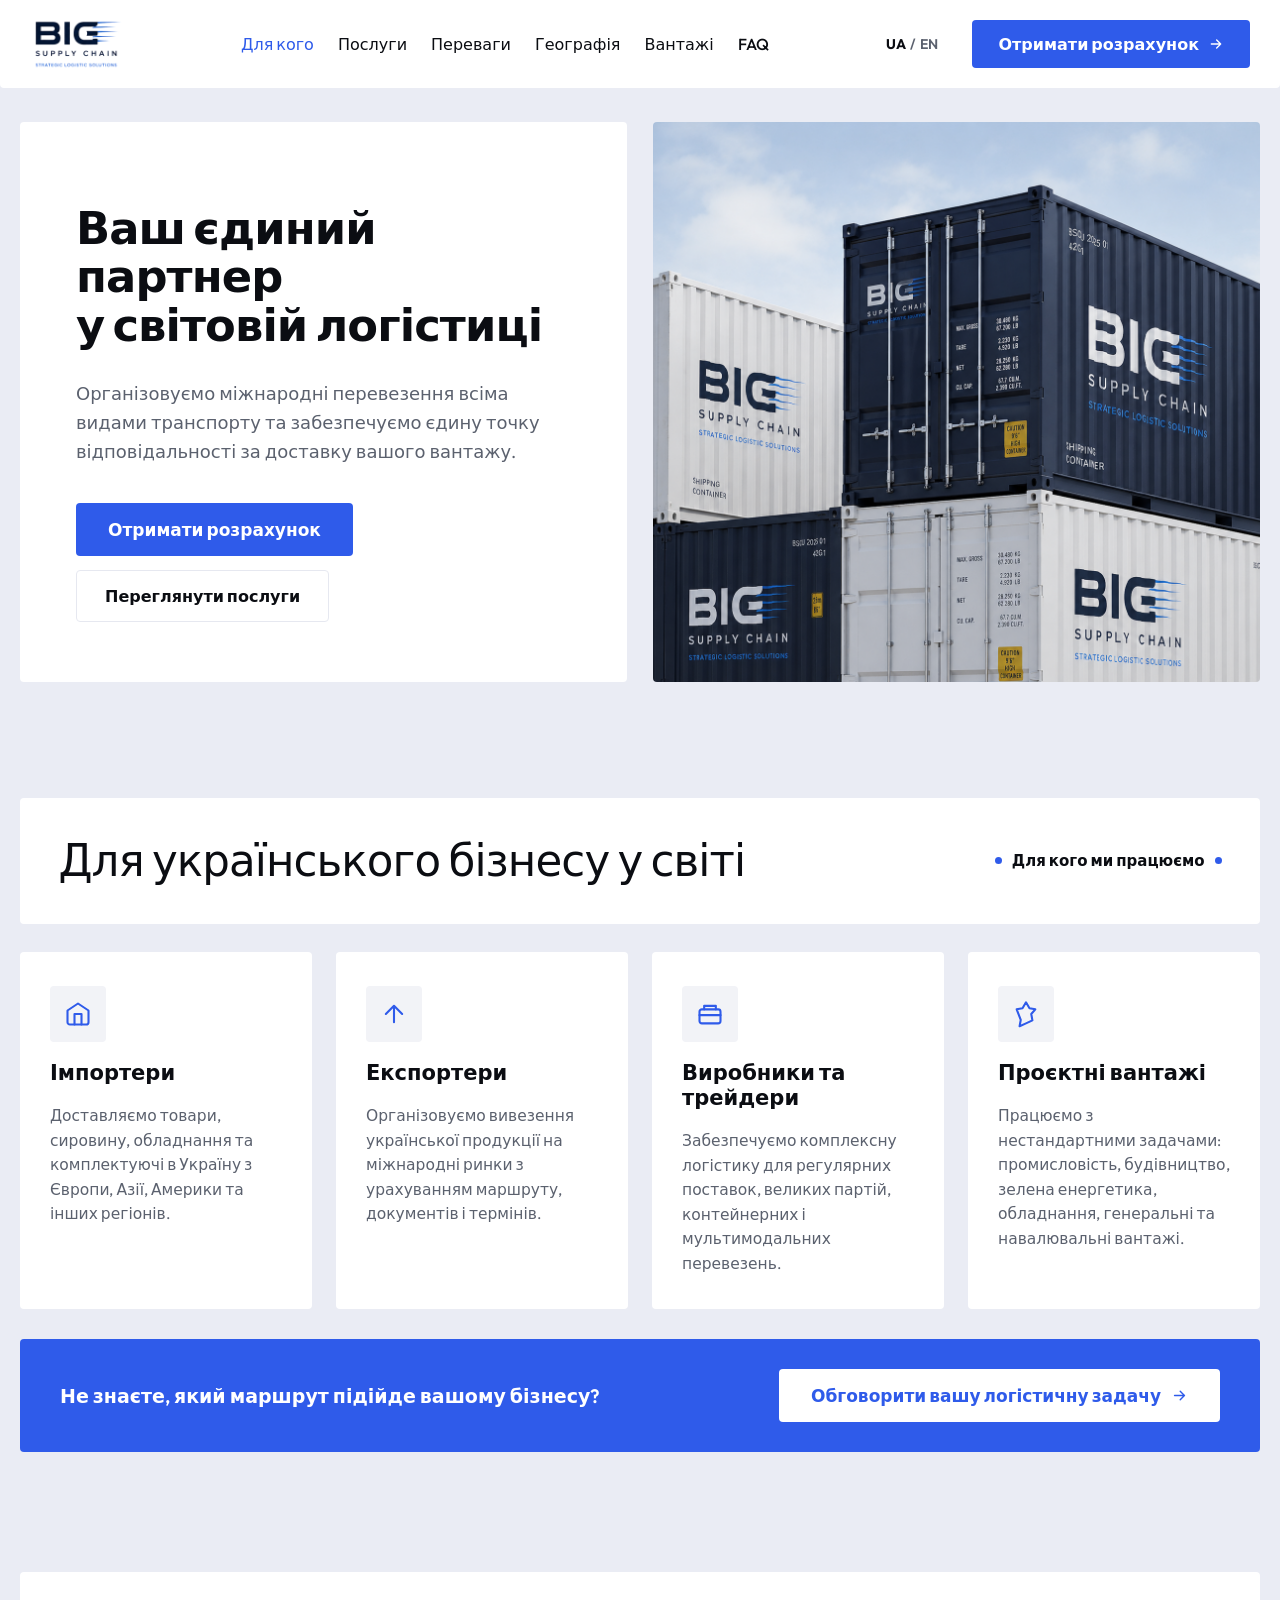
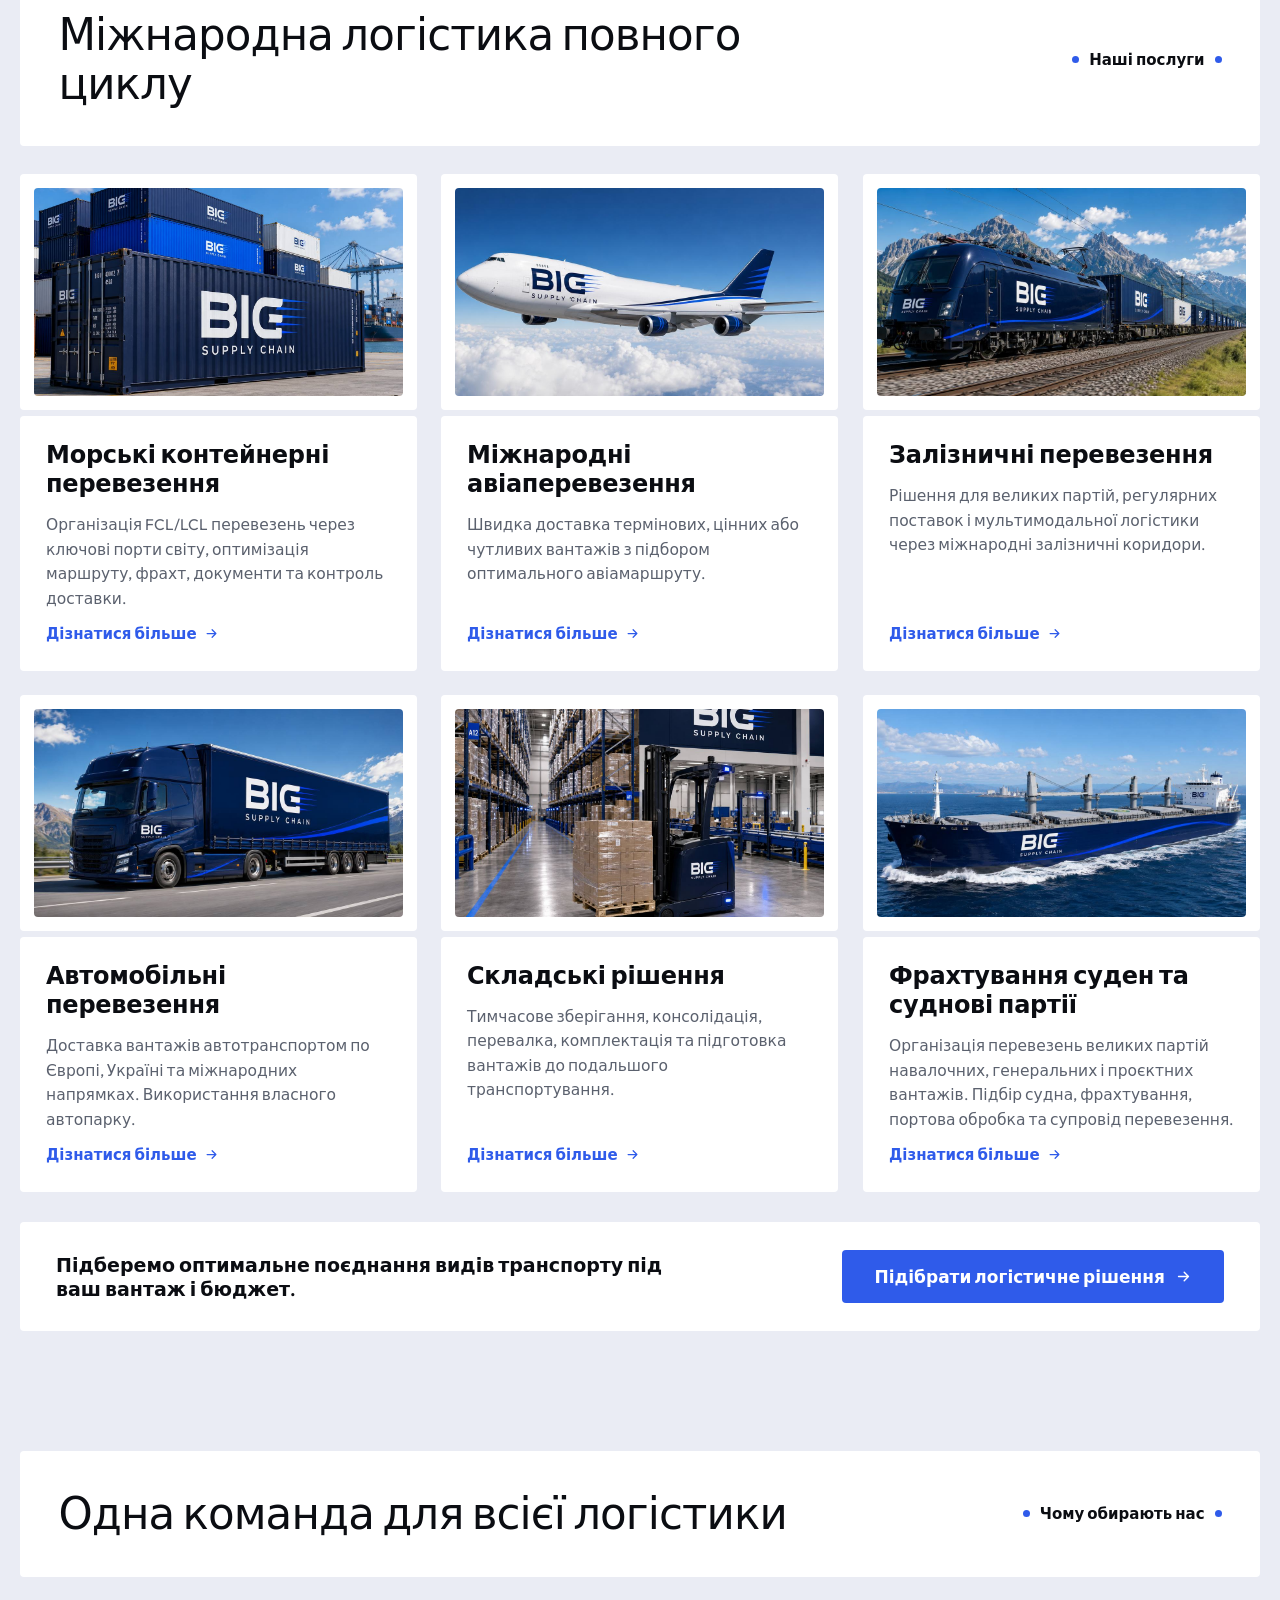
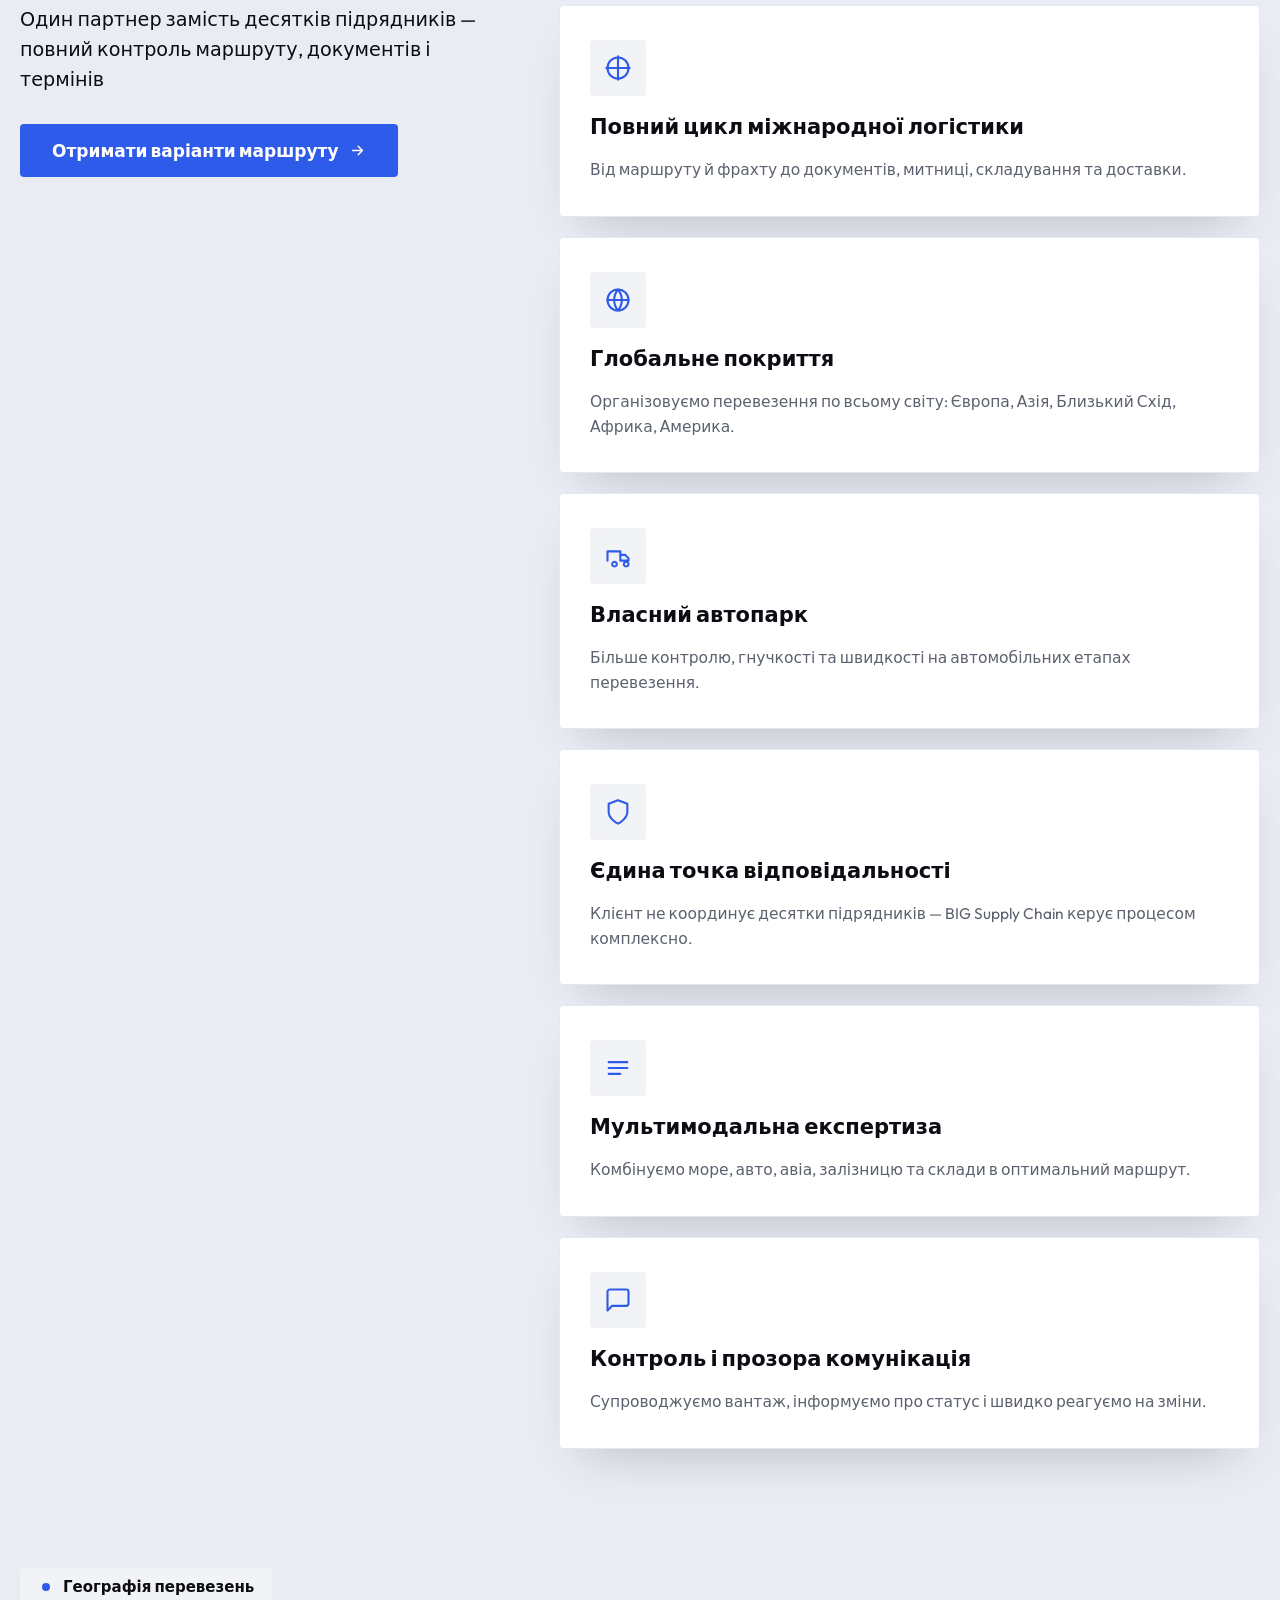
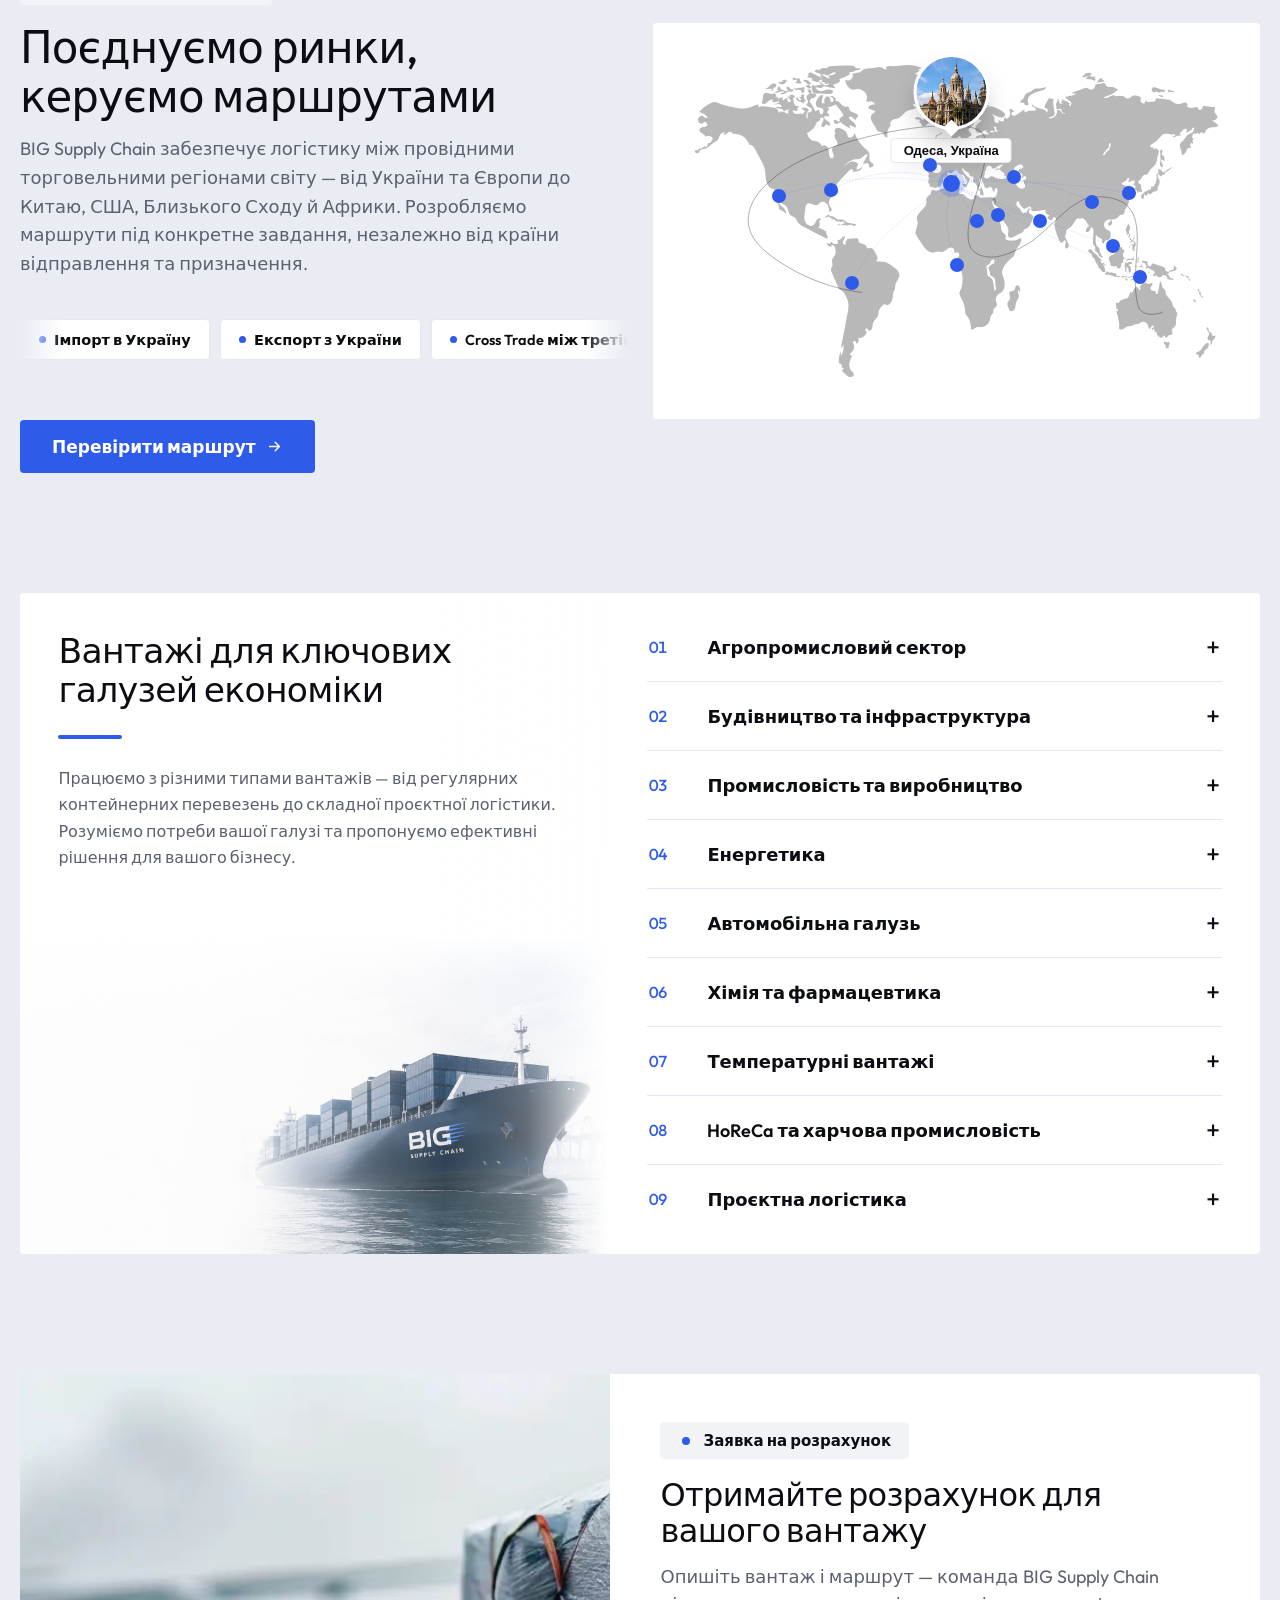
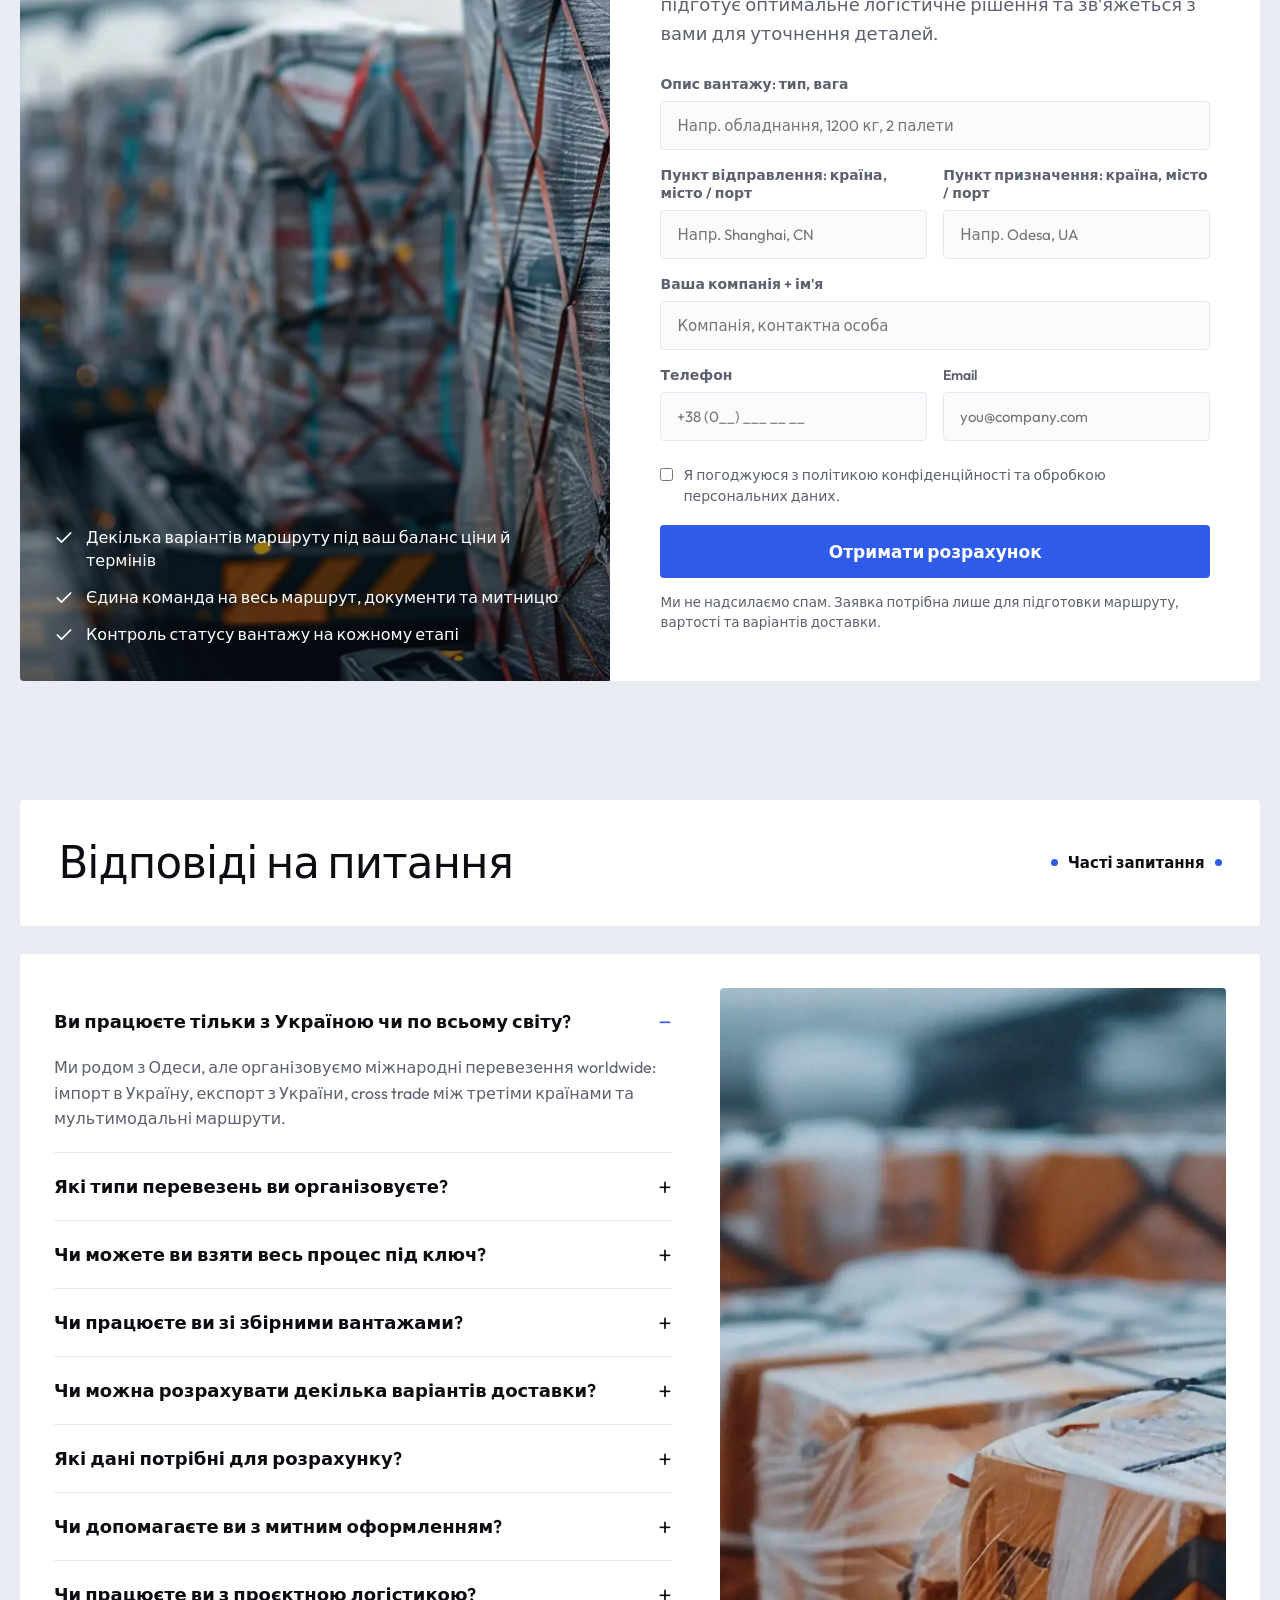
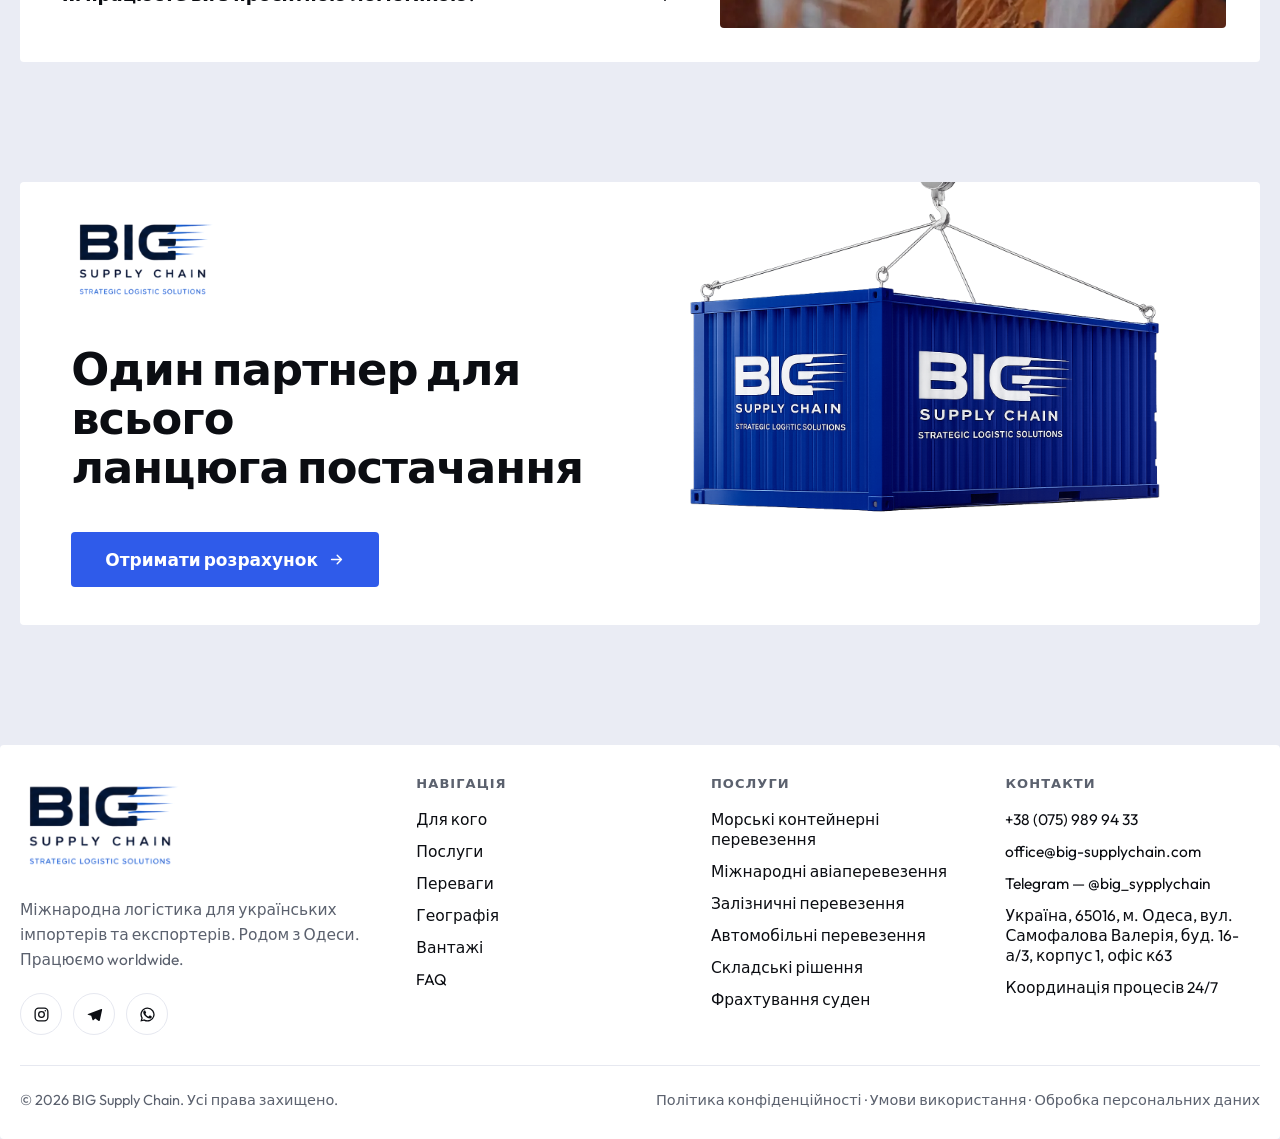
==== commit ddd6553e: "Update contact info and swap geography pins to landmark photos - Set real phone (+380759899433), Tel" ====
--- a/hero.html
+++ b/hero.html
@@ -631,11 +631,11 @@
           <li class="nav__contact">
             <div class="nav__social">
               <a href="#" aria-label="Instagram"><svg viewBox="0 0 24 24" fill="none"><rect x="3" y="3" width="18" height="18" rx="5" stroke="currentColor" stroke-width="1.8"/><circle cx="12" cy="12" r="4" stroke="currentColor" stroke-width="1.8"/><circle cx="17.4" cy="6.6" r="1.1" fill="currentColor"/></svg></a>
-              <a href="#" aria-label="Telegram"><svg viewBox="0 0 24 24" fill="currentColor"><path d="M21.5 4.3 2.9 11.4c-.9.36-.9.86-.16 1.08l4.6 1.44 1.78 5.5c.22.6.4.83.83.83.43 0 .62-.2.86-.43l2.3-2.24 4.77 3.52c.88.48 1.5.23 1.72-.81l3.1-14.6c.32-1.27-.48-1.84-1.3-1.5z"/></svg></a>
+              <a href="https://t.me/big_sypplychain" aria-label="Telegram"><svg viewBox="0 0 24 24" fill="currentColor"><path d="M21.5 4.3 2.9 11.4c-.9.36-.9.86-.16 1.08l4.6 1.44 1.78 5.5c.22.6.4.83.83.83.43 0 .62-.2.86-.43l2.3-2.24 4.77 3.52c.88.48 1.5.23 1.72-.81l3.1-14.6c.32-1.27-.48-1.84-1.3-1.5z"/></svg></a>
               <a href="#" aria-label="WhatsApp"><svg viewBox="0 0 24 24" fill="currentColor"><path d="M17.5 14.4c-.3-.15-1.77-.87-2.04-.97-.27-.1-.47-.15-.67.15-.2.3-.77.97-.94 1.17-.17.2-.35.22-.65.07-.3-.15-1.26-.46-2.4-1.48-.89-.79-1.49-1.77-1.66-2.07-.17-.3-.02-.46.13-.61.13-.13.3-.35.45-.52.15-.17.2-.3.3-.5.1-.2.05-.37-.02-.52-.07-.15-.67-1.62-.92-2.22-.24-.58-.49-.5-.67-.51l-.57-.01c-.2 0-.52.07-.8.37-.27.3-1.04 1.02-1.04 2.49 0 1.47 1.07 2.89 1.22 3.09.15.2 2.1 3.2 5.08 4.49.71.31 1.26.49 1.69.63.71.22 1.36.19 1.87.12.57-.09 1.77-.72 2.02-1.42.25-.7.25-1.3.17-1.42-.07-.12-.27-.2-.57-.35z M12 2a10 10 0 0 0-8.6 15.06L2 22l5.05-1.32A10 10 0 1 0 12 2zm0 18.2a8.18 8.18 0 0 1-4.17-1.14l-.3-.18-3 .78.8-2.92-.2-.3A8.2 8.2 0 1 1 12 20.2z"/></svg></a>
             </div>
             <a class="nav__crow" href="mailto:office@big-supplychain.com"><span class="nav__crow-ic"><svg viewBox="0 0 24 24" fill="none" stroke="currentColor" stroke-width="1.8" stroke-linecap="round" stroke-linejoin="round"><rect x="3" y="5" width="18" height="14" rx="2"/><path d="M3 7l9 6 9-6"/></svg></span>office@big-supplychain.com</a>
-            <a class="nav__crow" href="tel:+380000000000"><span class="nav__crow-ic"><svg viewBox="0 0 24 24" fill="none" stroke="currentColor" stroke-width="1.9" stroke-linecap="round" stroke-linejoin="round"><path d="M22 16.9v3a2 2 0 0 1-2.2 2 19.8 19.8 0 0 1-8.6-3.1 19.5 19.5 0 0 1-6-6 19.8 19.8 0 0 1-3.1-8.7A2 2 0 0 1 4.1 2h3a2 2 0 0 1 2 1.7c.1.9.3 1.8.6 2.7a2 2 0 0 1-.5 2.1L8 11.5a16 16 0 0 0 6 6l1-1.2a2 2 0 0 1 2.1-.5c.9.3 1.8.5 2.7.6a2 2 0 0 1 1.7 2z"/></svg></span>+38 (000) 000 00 00</a>
+            <a class="nav__crow" href="tel:+380759899433"><span class="nav__crow-ic"><svg viewBox="0 0 24 24" fill="none" stroke="currentColor" stroke-width="1.9" stroke-linecap="round" stroke-linejoin="round"><path d="M22 16.9v3a2 2 0 0 1-2.2 2 19.8 19.8 0 0 1-8.6-3.1 19.5 19.5 0 0 1-6-6 19.8 19.8 0 0 1-3.1-8.7A2 2 0 0 1 4.1 2h3a2 2 0 0 1 2 1.7c.1.9.3 1.8.6 2.7a2 2 0 0 1-.5 2.1L8 11.5a16 16 0 0 0 6 6l1-1.2a2 2 0 0 1 2.1-.5c.9.3 1.8.5 2.7.6a2 2 0 0 1 1.7 2z"/></svg></span>+38 (075) 989 94 33</a>
           </li>
         </ul>
         <div class="nav__right">
@@ -654,7 +654,7 @@
 
   <!-- Mobile fixed bottom CTA -->
   <div class="mobile-cta">
-    <a class="mobile-cta__call" href="tel:+380000000000" aria-label="Подзвонити">
+    <a class="mobile-cta__call" href="tel:+380759899433" aria-label="Подзвонити">
       <svg viewBox="0 0 24 24" fill="none" stroke="currentColor" stroke-width="1.9" stroke-linecap="round" stroke-linejoin="round"><path d="M22 16.9v3a2 2 0 0 1-2.2 2 19.8 19.8 0 0 1-8.6-3.1 19.5 19.5 0 0 1-6-6 19.8 19.8 0 0 1-3.1-8.7A2 2 0 0 1 4.1 2h3a2 2 0 0 1 2 1.7c.1.9.3 1.8.6 2.7a2 2 0 0 1-.5 2.1L8 11.5a16 16 0 0 0 6 6l1-1.2a2 2 0 0 1 2.1-.5c.9.3 1.8.5 2.7.6a2 2 0 0 1 1.7 2z"/></svg>
     </a>
     <a class="btn btn--primary" href="#booking">Отримати розрахунок <svg viewBox="0 0 24 24" fill="none"><path d="M5 12h14M13 6l6 6-6 6" stroke="currentColor" stroke-width="2" stroke-linecap="round" stroke-linejoin="round"/></svg></a>
@@ -867,98 +867,98 @@
             <button class="geo-pin is-origin is-open" style="left:49%;top:38%" type="button" aria-label="Одеса, Україна">
               <span class="geo-dot"></span>
               <span class="geo-pop">
-                <span class="geo-pop__img" style="background-image:url('assets/img/svc-port.webp')"></span>
+                <span class="geo-pop__img" style="background-image:url('assets/img/geo/ukraine.jpg')"></span>
                 <span class="geo-pop__name">Одеса, Україна</span>
               </span>
             </button>
             <button class="geo-pin" style="left:45%;top:32%" type="button" aria-label="Роттердам, Нідерланди">
               <span class="geo-dot"></span>
               <span class="geo-pop">
-                <span class="geo-pop__img" style="background-image:url('assets/img/svc-containers.webp')"></span>
+                <span class="geo-pop__img" style="background-image:url('assets/img/geo/europe.jpg')"></span>
                 <span class="geo-pop__name">Роттердам, Нідерланди</span>
               </span>
             </button>
             <button class="geo-pin" style="left:76%;top:44%" type="button" aria-label="Шанхай, Китай">
               <span class="geo-dot"></span>
               <span class="geo-pop">
-                <span class="geo-pop__img" style="background-image:url('assets/img/svc-ship.webp')"></span>
+                <span class="geo-pop__img" style="background-image:url('assets/img/geo/china.jpg')"></span>
                 <span class="geo-pop__name">Шанхай, Китай</span>
               </span>
             </button>
             <button class="geo-pin" style="left:58%;top:48%" type="button" aria-label="Дубай, ОАЕ">
               <span class="geo-dot"></span>
               <span class="geo-pop">
-                <span class="geo-pop__img" style="background-image:url('assets/img/svc-warehouse.webp')"></span>
+                <span class="geo-pop__img" style="background-image:url('assets/img/geo/uae.jpg')"></span>
                 <span class="geo-pop__name">Дубай, ОАЕ</span>
               </span>
             </button>
             <button class="geo-pin" style="left:50%;top:64%" type="button" aria-label="Африка">
               <span class="geo-dot"></span>
               <span class="geo-pop">
-                <span class="geo-pop__img" style="background-image:url('assets/img/cargo-3.jpg')"></span>
+                <span class="geo-pop__img" style="background-image:url('assets/img/geo/africa.jpg')"></span>
                 <span class="geo-pop__name">Африка</span>
               </span>
             </button>
             <button class="geo-pin" style="left:26%;top:40%" type="button" aria-label="Нью-Йорк, США">
               <span class="geo-dot"></span>
               <span class="geo-pop">
-                <span class="geo-pop__img" style="background-image:url('assets/img/svc-air.webp')"></span>
+                <span class="geo-pop__img" style="background-image:url('assets/img/geo/usa.jpg')"></span>
                 <span class="geo-pop__name">Нью-Йорк, США</span>
               </span>
             </button>
             <button class="geo-pin" style="left:16%;top:42%" type="button" aria-label="Лос-Анджелес, США">
               <span class="geo-dot"></span>
               <span class="geo-pop">
-                <span class="geo-pop__img" style="background-image:url('assets/img/guarantee.jpg')"></span>
+                <span class="geo-pop__img" style="background-image:url('assets/img/geo/north-america.jpg')"></span>
                 <span class="geo-pop__name">Лос-Анджелес, США</span>
               </span>
             </button>
             <button class="geo-pin" style="left:30%;top:70%" type="button" aria-label="Південна Америка">
               <span class="geo-dot"></span>
               <span class="geo-pop">
-                <span class="geo-pop__img" style="background-image:url('assets/img/cargo-1.jpg')"></span>
+                <span class="geo-pop__img" style="background-image:url('assets/img/geo/brazil.jpg')"></span>
                 <span class="geo-pop__name">Південна Америка</span>
               </span>
             </button>
             <button class="geo-pin" style="left:61%;top:36%" type="button" aria-label="Казахстан">
               <span class="geo-dot"></span>
               <span class="geo-pop">
-                <span class="geo-pop__img" style="background-image:url('assets/img/cargo-2.jpg')"></span>
+                <span class="geo-pop__img" style="background-image:url('assets/img/geo/asia.jpg')"></span>
                 <span class="geo-pop__name">Казахстан</span>
               </span>
             </button>
             <button class="geo-pin" style="left:54%;top:50%" type="button" aria-label="Саудівська Аравія">
               <span class="geo-dot"></span>
               <span class="geo-pop">
-                <span class="geo-pop__img" style="background-image:url('assets/img/cargo-4.jpg')"></span>
+                <span class="geo-pop__img" style="background-image:url('assets/img/geo/egypt.jpg')"></span>
                 <span class="geo-pop__name">Саудівська Аравія</span>
               </span>
             </button>
             <button class="geo-pin" style="left:66%;top:50%" type="button" aria-label="Індія">
               <span class="geo-dot"></span>
               <span class="geo-pop">
-                <span class="geo-pop__img" style="background-image:url('assets/img/cargo-5.jpg')"></span>
+                <span class="geo-pop__img" style="background-image:url('assets/img/geo/singapore.jpg')"></span>
                 <span class="geo-pop__name">Індія</span>
               </span>
             </button>
             <button class="geo-pin" style="left:83%;top:41%" type="button" aria-label="Японія">
               <span class="geo-dot"></span>
               <span class="geo-pop">
-                <span class="geo-pop__img" style="background-image:url('assets/img/service-1.jpg')"></span>
+                <span class="geo-pop__img" style="background-image:url('assets/img/geo/asia.jpg')"></span>
                 <span class="geo-pop__name">Японія</span>
               </span>
             </button>
             <button class="geo-pin" style="left:80%;top:58%" type="button" aria-label="Індонезія">
               <span class="geo-dot"></span>
               <span class="geo-pop">
-                <span class="geo-pop__img" style="background-image:url('assets/img/cargo-6.jpg')"></span>
+                <span class="geo-pop__img" style="background-image:url('assets/img/geo/singapore.jpg')"></span>
                 <span class="geo-pop__name">Індонезія</span>
               </span>
             </button>
             <button class="geo-pin" style="left:85%;top:68%" type="button" aria-label="Австралія">
               <span class="geo-dot"></span>
               <span class="geo-pop">
-                <span class="geo-pop__img" style="background-image:url('assets/img/service-3.jpg')"></span>
+                <span class="geo-pop__img" style="background-image:url('assets/img/geo/australia.jpg')"></span>
                 <span class="geo-pop__name">Австралія</span>
               </span>
             </button>
@@ -1111,7 +1111,7 @@
           <p class="footer__about">Міжнародна логістика для українських імпортерів та експортерів. Родом з Одеси. Працюємо worldwide.</p>
           <div class="footer__social">
             <a href="#" aria-label="Instagram"><svg viewBox="0 0 24 24" fill="none"><rect x="3" y="3" width="18" height="18" rx="5" stroke="currentColor" stroke-width="1.8"/><circle cx="12" cy="12" r="4" stroke="currentColor" stroke-width="1.8"/><circle cx="17.4" cy="6.6" r="1.1" fill="currentColor"/></svg></a>
-            <a href="#" aria-label="Telegram"><svg viewBox="0 0 24 24" fill="currentColor"><path d="M21.5 4.3 2.9 11.4c-.9.36-.9.86-.16 1.08l4.6 1.44 1.78 5.5c.22.6.4.83.83.83.43 0 .62-.2.86-.43l2.3-2.24 4.77 3.52c.88.48 1.5.23 1.72-.81l3.1-14.6c.32-1.27-.48-1.84-1.3-1.5z"/></svg></a>
+            <a href="https://t.me/big_sypplychain" aria-label="Telegram"><svg viewBox="0 0 24 24" fill="currentColor"><path d="M21.5 4.3 2.9 11.4c-.9.36-.9.86-.16 1.08l4.6 1.44 1.78 5.5c.22.6.4.83.83.83.43 0 .62-.2.86-.43l2.3-2.24 4.77 3.52c.88.48 1.5.23 1.72-.81l3.1-14.6c.32-1.27-.48-1.84-1.3-1.5z"/></svg></a>
             <a href="#" aria-label="WhatsApp"><svg viewBox="0 0 24 24" fill="currentColor"><path d="M17.5 14.4c-.3-.15-1.77-.87-2.04-.97-.27-.1-.47-.15-.67.15-.2.3-.77.97-.94 1.17-.17.2-.35.22-.65.07-.3-.15-1.26-.46-2.4-1.48-.89-.79-1.49-1.77-1.66-2.07-.17-.3-.02-.46.13-.61.13-.13.3-.35.45-.52.15-.17.2-.3.3-.5.1-.2.05-.37-.02-.52-.07-.15-.67-1.62-.92-2.22-.24-.58-.49-.5-.67-.51l-.57-.01c-.2 0-.52.07-.8.37-.27.3-1.04 1.02-1.04 2.49 0 1.47 1.07 2.89 1.22 3.09.15.2 2.1 3.2 5.08 4.49.71.31 1.26.49 1.69.63.71.22 1.36.19 1.87.12.57-.09 1.77-.72 2.02-1.42.25-.7.25-1.3.17-1.42-.07-.12-.27-.2-.57-.35z M12 2a10 10 0 0 0-8.6 15.06L2 22l5.05-1.32A10 10 0 1 0 12 2zm0 18.2a8.18 8.18 0 0 1-4.17-1.14l-.3-.18-3 .78.8-2.92-.2-.3A8.2 8.2 0 1 1 12 20.2z"/></svg></a>
           </div>
         </div>
@@ -1135,9 +1135,10 @@
         </div>
         <div class="footer__col">
           <h4>Контакти</h4>
-          <a href="tel:+380000000000">+38 (000) 000 00 00</a>
+          <a href="tel:+380759899433">+38 (075) 989 94 33</a>
           <a href="mailto:office@big-supplychain.com">office@big-supplychain.com</a>
-          <a href="#">Odesa, Ukraine</a>
+          <a href="https://t.me/big_sypplychain">Telegram — @big_sypplychain</a>
+          <a href="https://maps.google.com/?q=Одеса,+вул.+Самофалова+Валерія,+16-а/3" target="_blank" rel="noopener">Україна, 65016, м. Одеса, вул. Самофалова Валерія, буд. 16-а/3, корпус 1, офіс к63</a>
           <a href="#">Координація процесів 24/7</a>
         </div>
       </div>
@@ -1198,6 +1199,53 @@
         if(!ticking){ window.requestAnimationFrame(update); ticking=true; }
       },{passive:true});
     })();
+
+    // Smooth accordion open/close (cargo industries + FAQ)
+    (function(){
+      var reduce=window.matchMedia&&window.matchMedia('(prefers-reduced-motion:reduce)').matches;
+      var DUR=400, EASE='cubic-bezier(.16,1,.3,1)';
+      var items=document.querySelectorAll('.cargo2__list details, .faq details');
+      if(!items.length) return;
+
+      function content(det){ var s=det.querySelector('summary'); return s?s.nextElementSibling:null; }
+
+      function expand(det){
+        var c=content(det); if(!c) return;
+        det.open=true;
+        if(reduce||!c.animate) return;
+        c.style.overflow='hidden'; c.style.boxSizing='border-box';
+        var h=c.getBoundingClientRect().height;
+        var a=c.animate([{height:'0px',opacity:0},{height:h+'px',opacity:1}],{duration:DUR,easing:EASE});
+        det._anim=a;
+        a.onfinish=a.oncancel=function(){ c.style.overflow=''; c.style.boxSizing=''; c.style.height=''; det._anim=null; };
+      }
+      function collapse(det, done){
+        var c=content(det); if(!c){ det.open=false; if(done)done(); return; }
+        if(reduce||!c.animate){ det.open=false; if(done)done(); return; }
+        c.style.overflow='hidden'; c.style.boxSizing='border-box';
+        var h=c.getBoundingClientRect().height;
+        var a=c.animate([{height:h+'px',opacity:1},{height:'0px',opacity:0}],{duration:DUR,easing:EASE});
+        det._anim=a;
+        a.onfinish=a.oncancel=function(){ det.open=false; c.style.overflow=''; c.style.boxSizing=''; c.style.height=''; det._anim=null; if(done)done(); };
+      }
+
+      items.forEach(function(det){
+        var summary=det.querySelector('summary');
+        if(!summary) return;
+        summary.addEventListener('click', function(e){
+          e.preventDefault();
+          if(det._anim) return;
+          if(det.open){ collapse(det); return; }
+          var name=det.getAttribute('name'), siblingClosing=false;
+          if(name){
+            document.querySelectorAll('details[name="'+name+'"]').forEach(function(o){
+              if(o!==det && o.open){ siblingClosing=true; collapse(o); }
+            });
+          }
+          expand(det);
+        });
+      });
+    })();
   </script>
 
 </body>
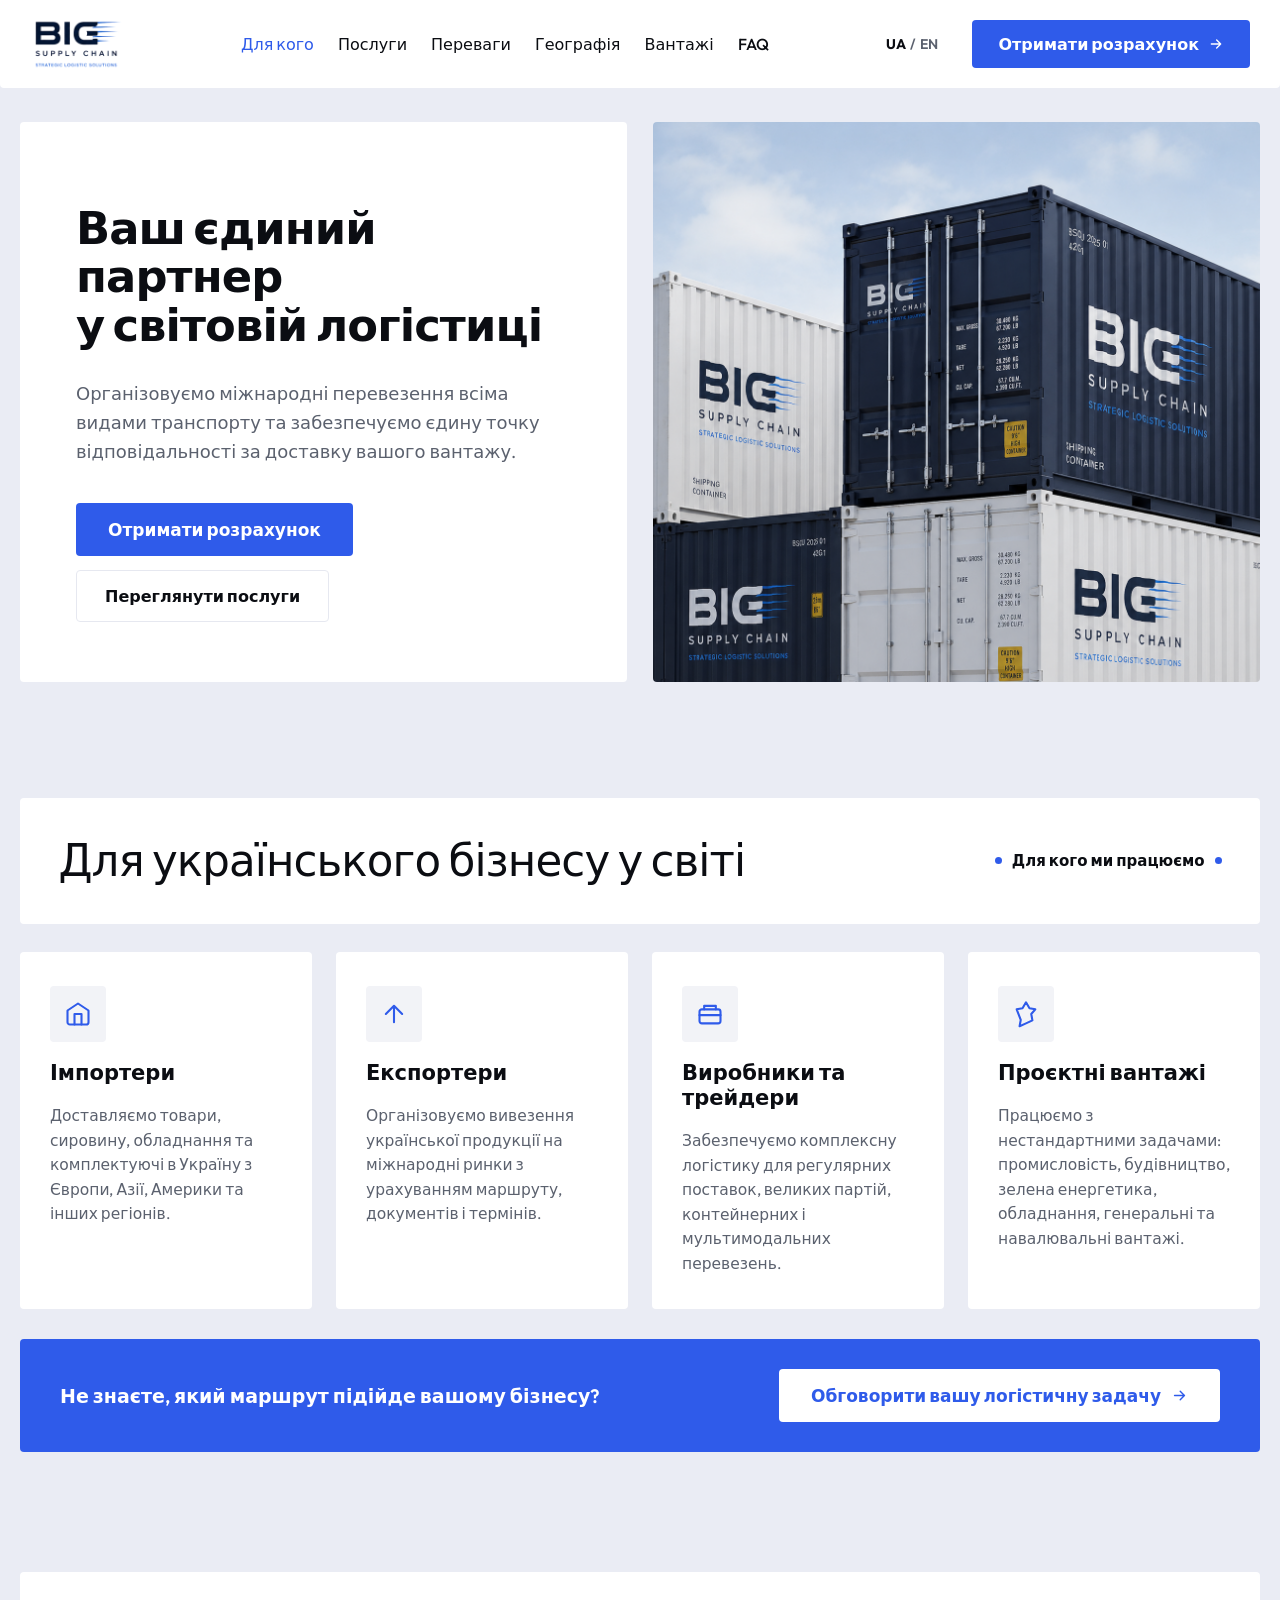
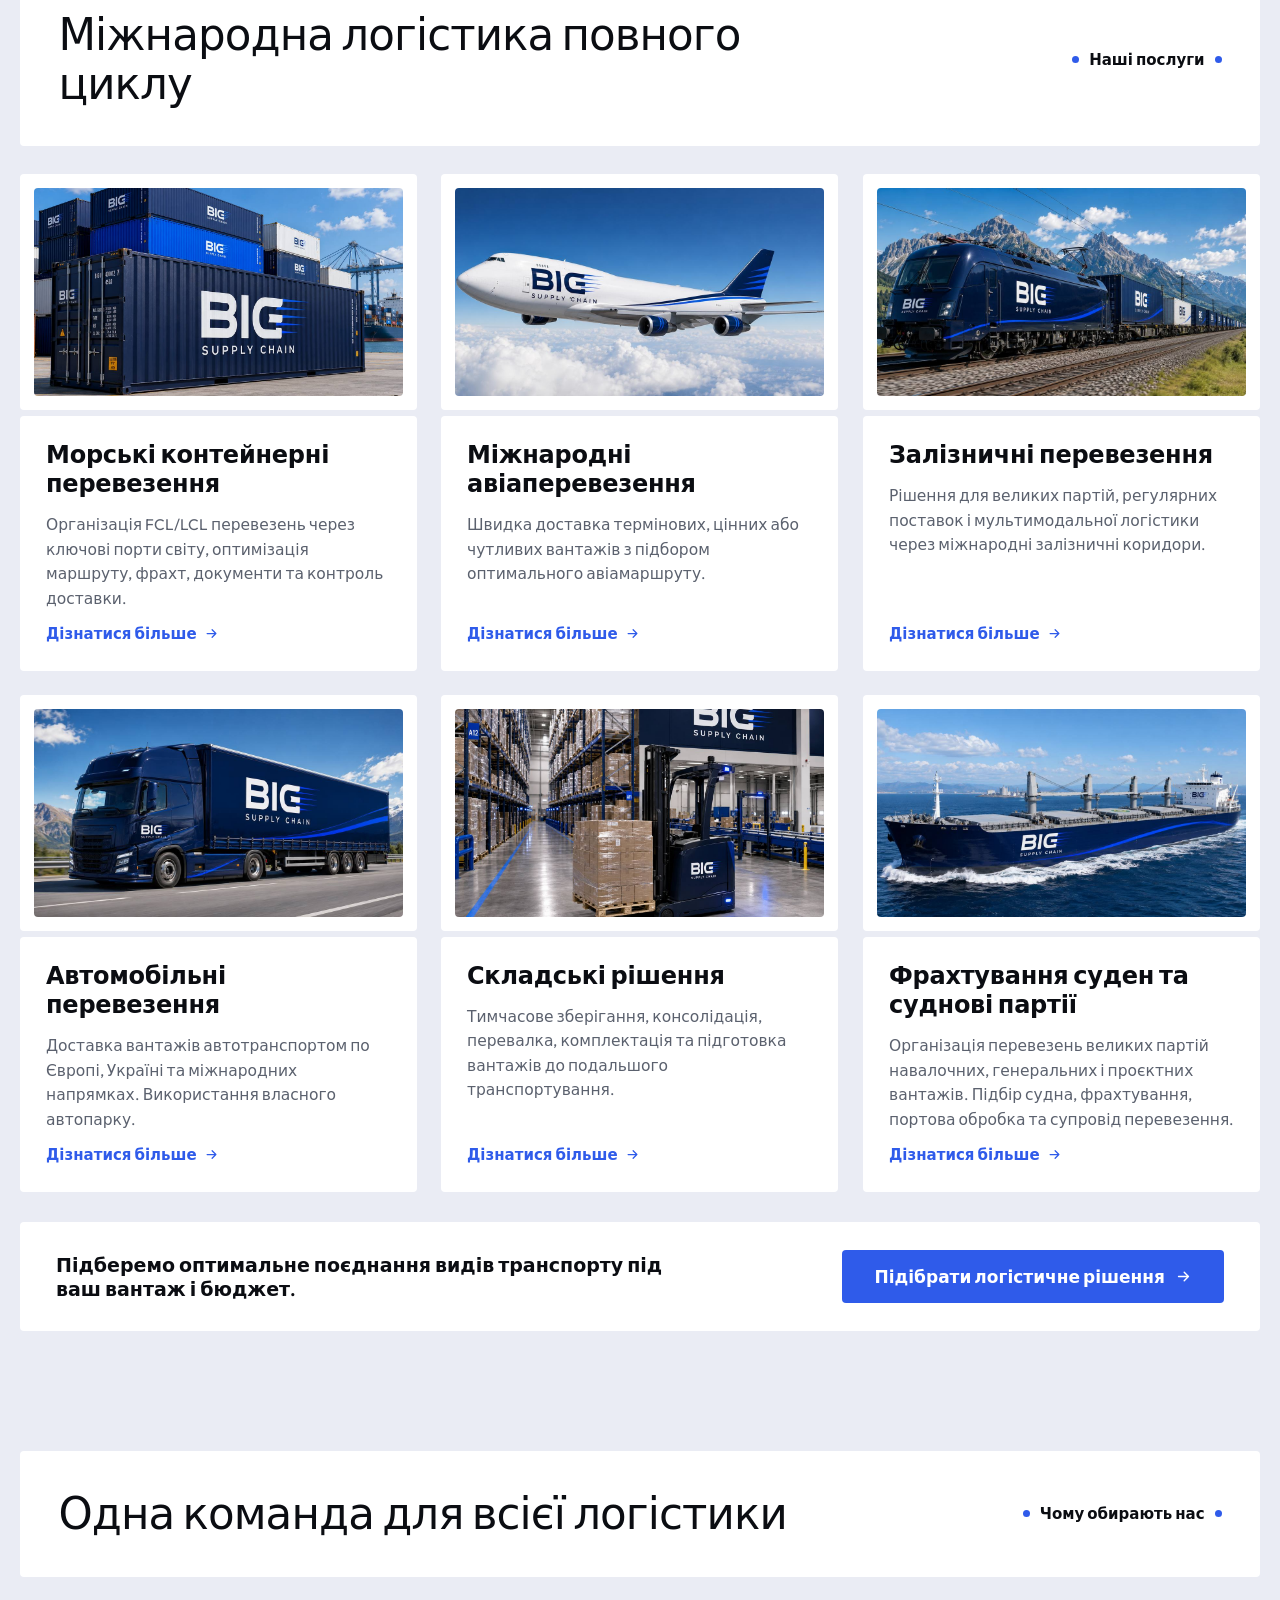
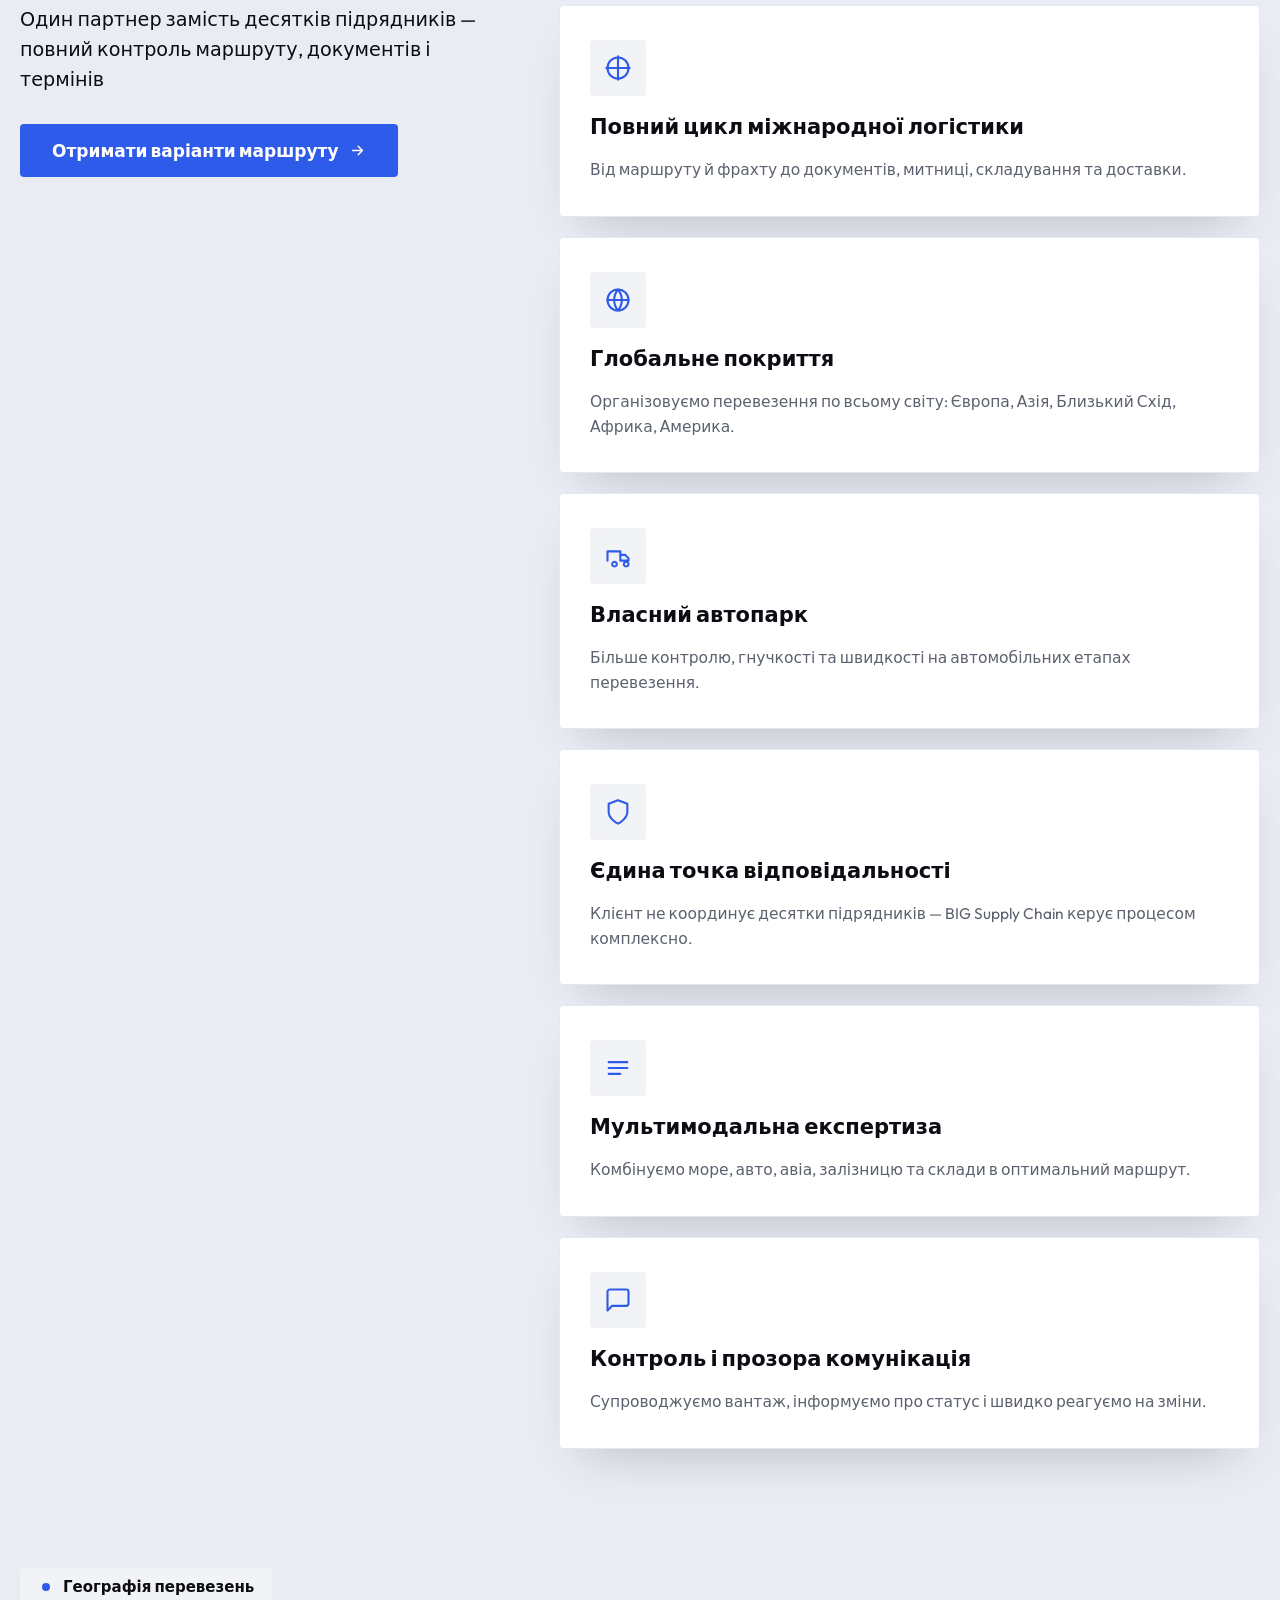
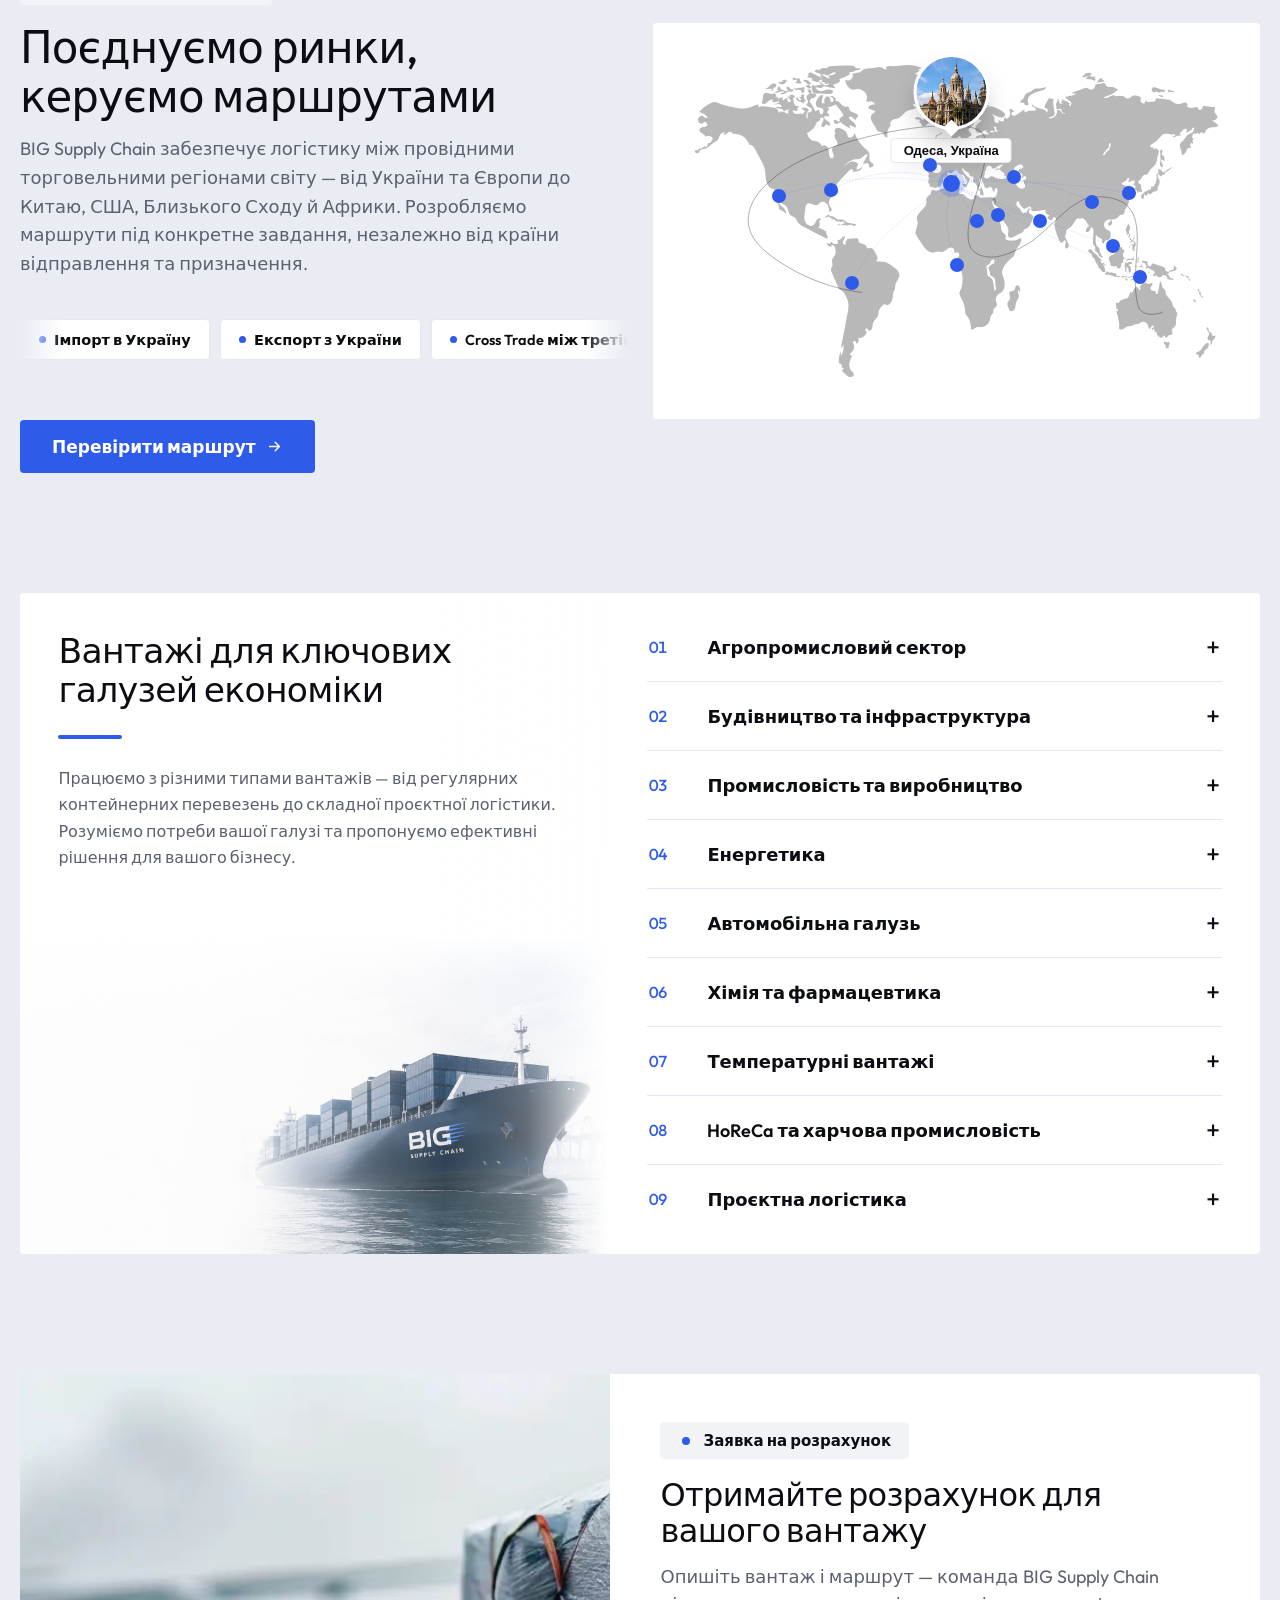
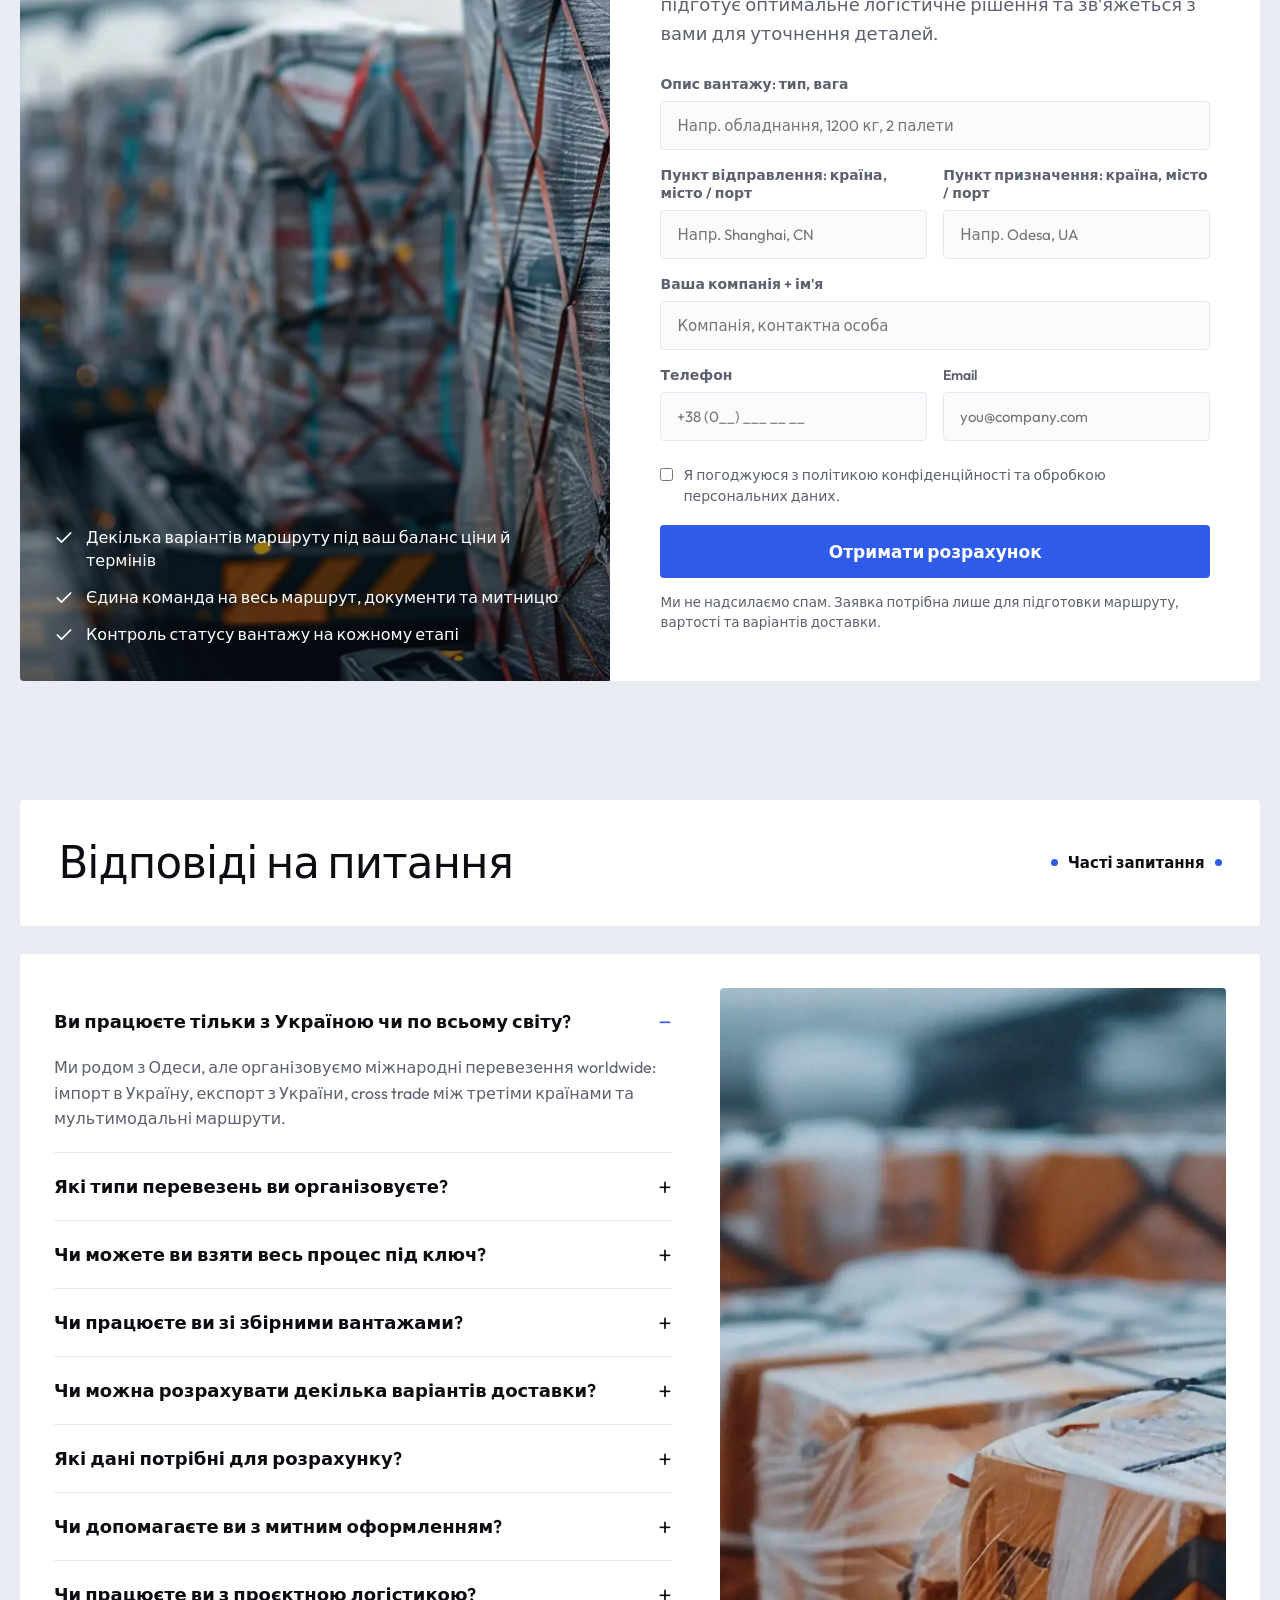
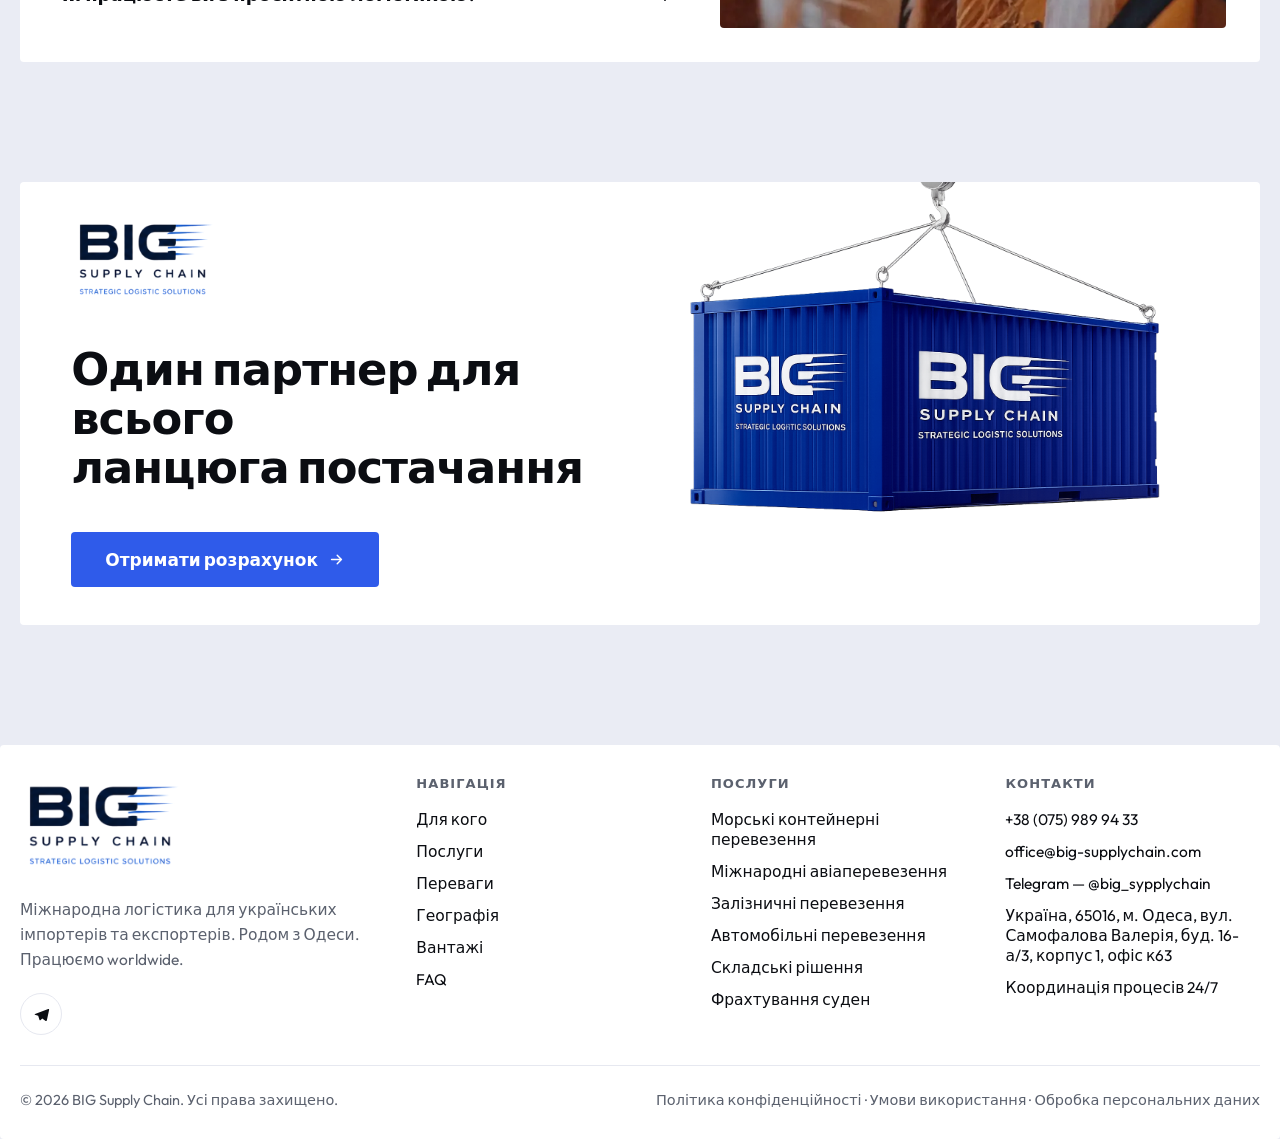
==== commit f9649c8f: "Remove unused Instagram and WhatsApp icons from footer Client does not maintain these accounts, so t" ====
--- a/hero.html
+++ b/hero.html
@@ -1110,9 +1110,7 @@
           <div class="footer__logo"><img src="assets/logo-transparent.png" alt="BIG Supply Chain"></div>
           <p class="footer__about">Міжнародна логістика для українських імпортерів та експортерів. Родом з Одеси. Працюємо worldwide.</p>
           <div class="footer__social">
-            <a href="#" aria-label="Instagram"><svg viewBox="0 0 24 24" fill="none"><rect x="3" y="3" width="18" height="18" rx="5" stroke="currentColor" stroke-width="1.8"/><circle cx="12" cy="12" r="4" stroke="currentColor" stroke-width="1.8"/><circle cx="17.4" cy="6.6" r="1.1" fill="currentColor"/></svg></a>
             <a href="https://t.me/big_sypplychain" aria-label="Telegram"><svg viewBox="0 0 24 24" fill="currentColor"><path d="M21.5 4.3 2.9 11.4c-.9.36-.9.86-.16 1.08l4.6 1.44 1.78 5.5c.22.6.4.83.83.83.43 0 .62-.2.86-.43l2.3-2.24 4.77 3.52c.88.48 1.5.23 1.72-.81l3.1-14.6c.32-1.27-.48-1.84-1.3-1.5z"/></svg></a>
-            <a href="#" aria-label="WhatsApp"><svg viewBox="0 0 24 24" fill="currentColor"><path d="M17.5 14.4c-.3-.15-1.77-.87-2.04-.97-.27-.1-.47-.15-.67.15-.2.3-.77.97-.94 1.17-.17.2-.35.22-.65.07-.3-.15-1.26-.46-2.4-1.48-.89-.79-1.49-1.77-1.66-2.07-.17-.3-.02-.46.13-.61.13-.13.3-.35.45-.52.15-.17.2-.3.3-.5.1-.2.05-.37-.02-.52-.07-.15-.67-1.62-.92-2.22-.24-.58-.49-.5-.67-.51l-.57-.01c-.2 0-.52.07-.8.37-.27.3-1.04 1.02-1.04 2.49 0 1.47 1.07 2.89 1.22 3.09.15.2 2.1 3.2 5.08 4.49.71.31 1.26.49 1.69.63.71.22 1.36.19 1.87.12.57-.09 1.77-.72 2.02-1.42.25-.7.25-1.3.17-1.42-.07-.12-.27-.2-.57-.35z M12 2a10 10 0 0 0-8.6 15.06L2 22l5.05-1.32A10 10 0 1 0 12 2zm0 18.2a8.18 8.18 0 0 1-4.17-1.14l-.3-.18-3 .78.8-2.92-.2-.3A8.2 8.2 0 1 1 12 20.2z"/></svg></a>
           </div>
         </div>
         <div class="footer__col">
